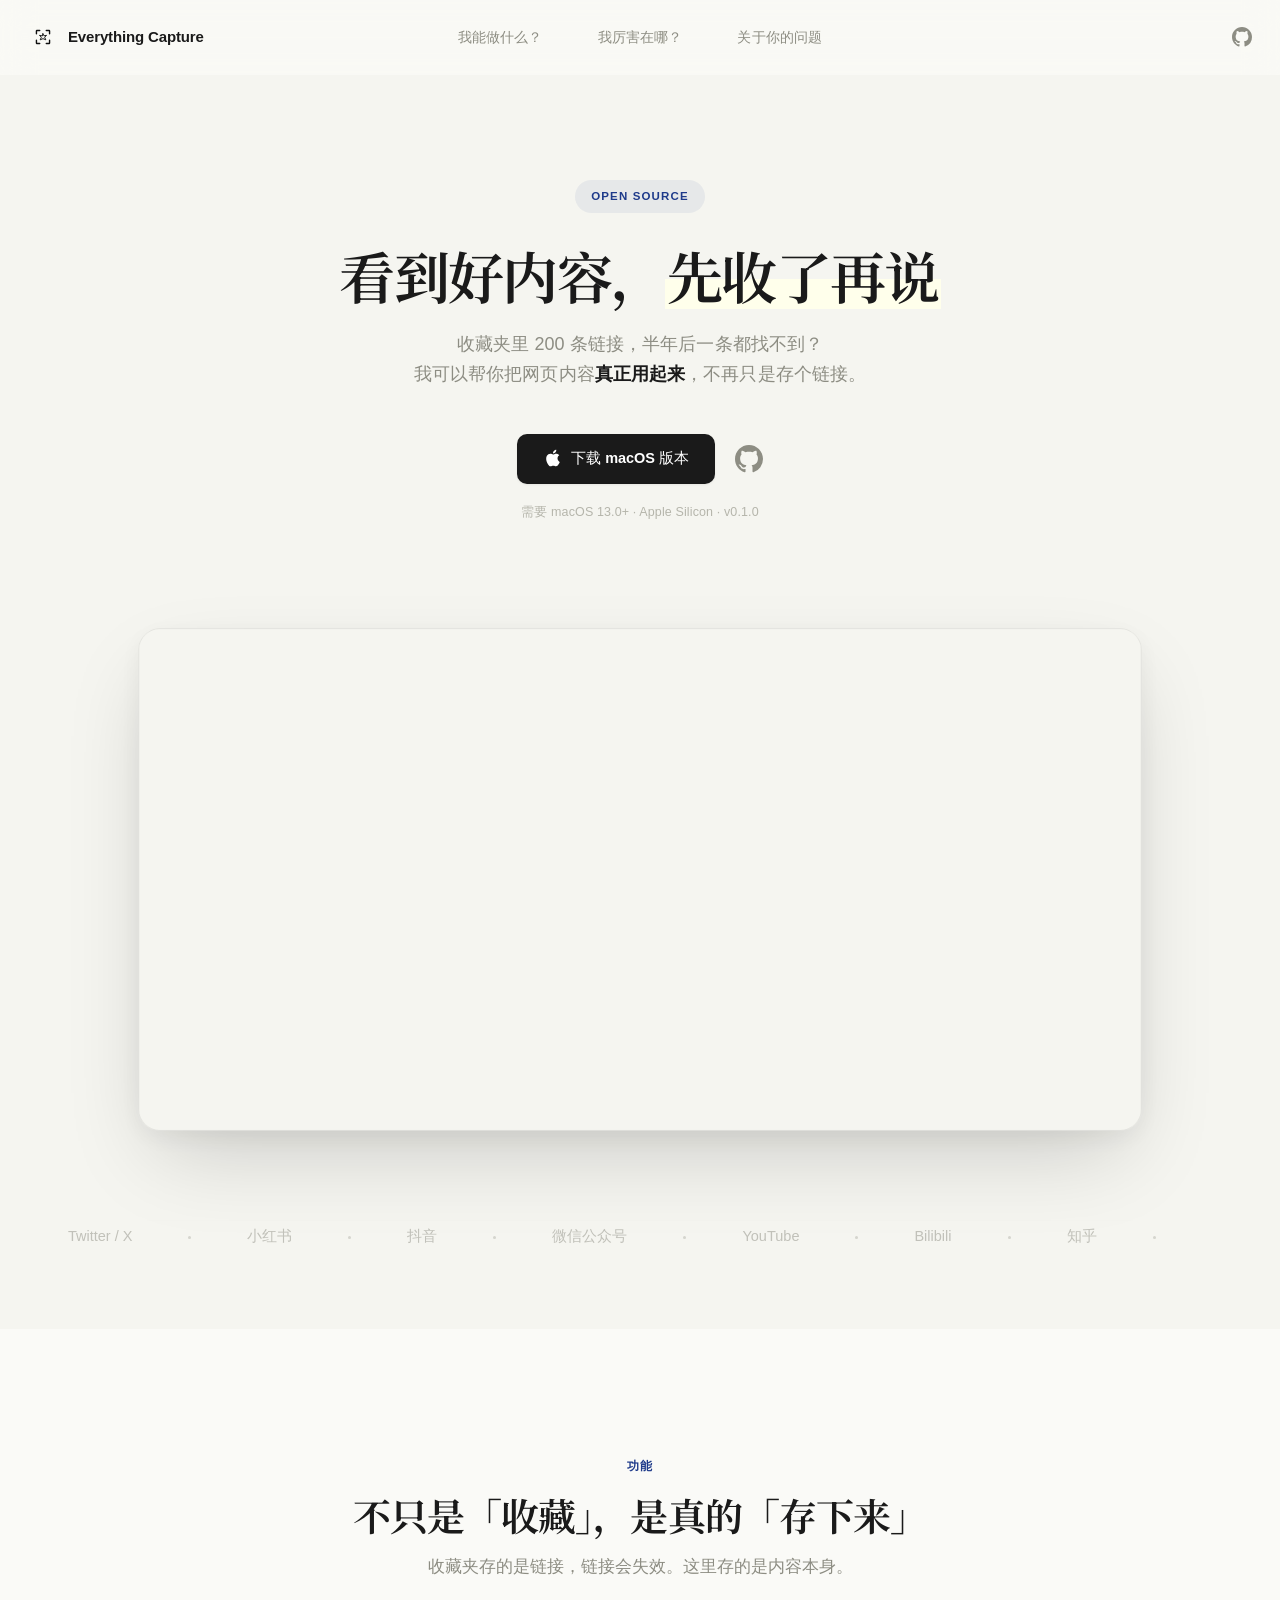
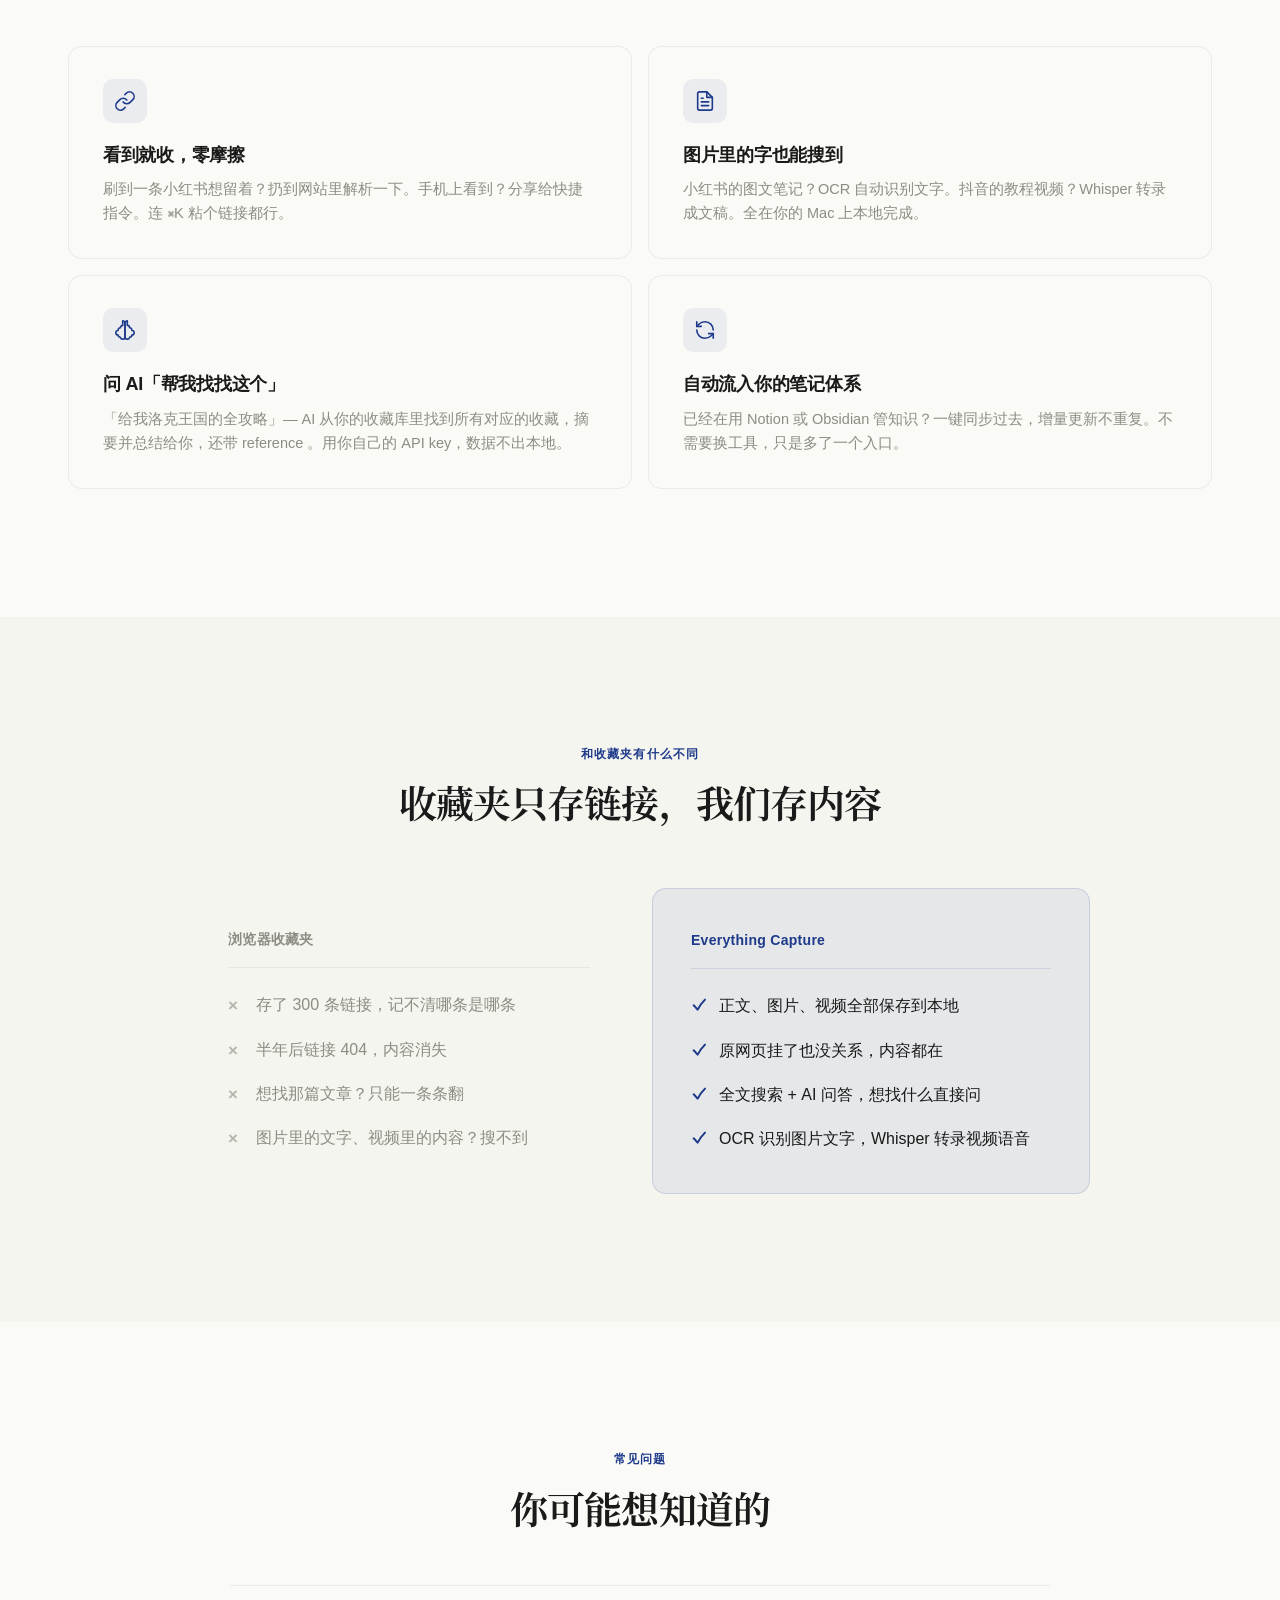
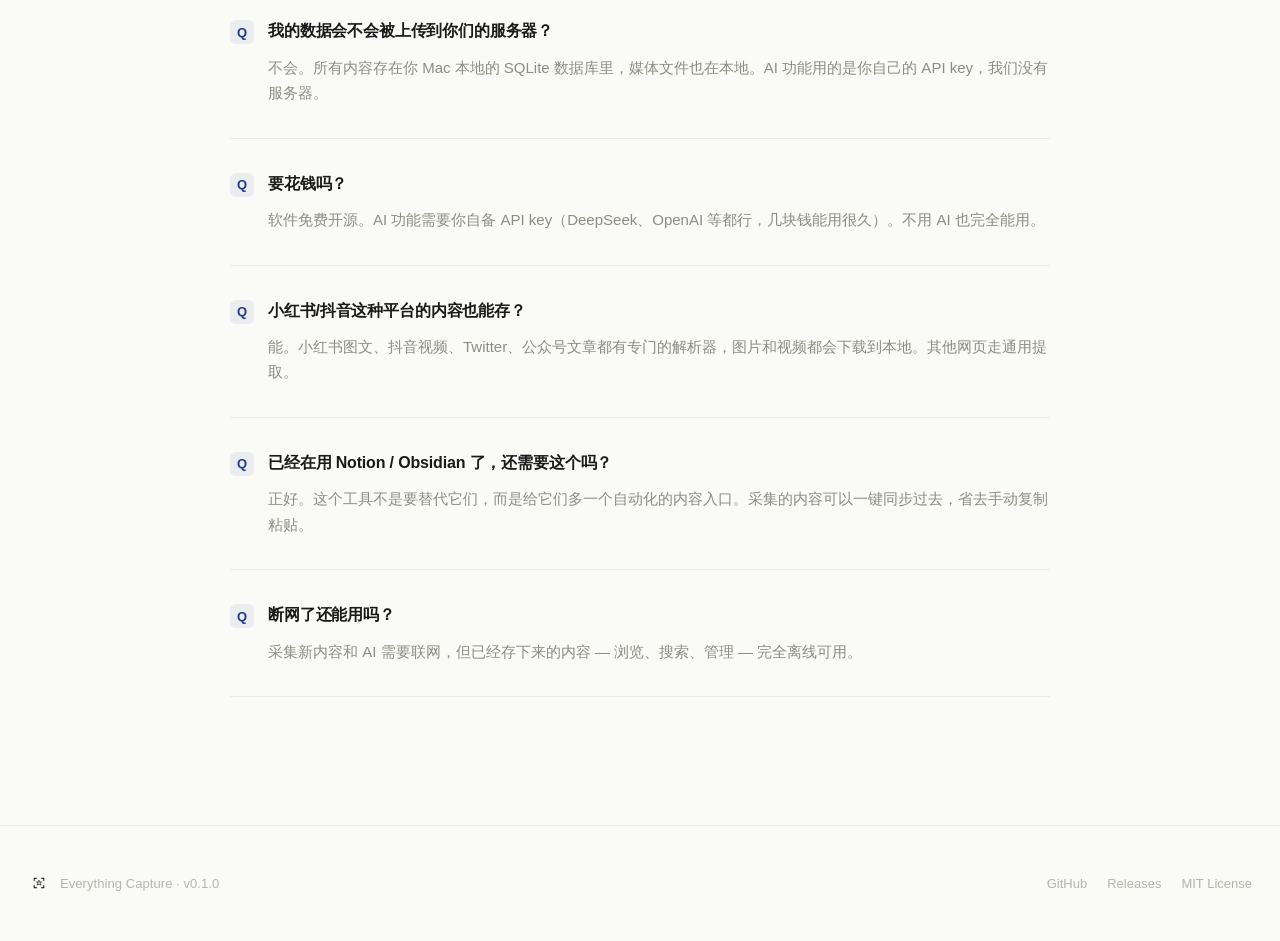
==== docs/index.html @ e4556258 "Add hero video support to landing and docs sites" ====
<!DOCTYPE html>
<html lang="zh-CN">
<head>
  <meta charset="UTF-8">
  <meta name="viewport" content="width=device-width, initial-scale=1.0">
  <title>Everything Capture</title>
  <meta name="description" content="个人内容收藏与知识管理工具。采集任意网页内容，AI 智能分析，同步到 Notion 和 Obsidian。">
  <link rel="preconnect" href="https://fonts.googleapis.com">
  <link rel="preconnect" href="https://fonts.gstatic.com" crossorigin>
  <link href="https://fonts.googleapis.com/css2?family=Noto+Serif+SC:wght@400;500;600;700&display=swap" rel="stylesheet">
  <link rel="stylesheet" href="css/style.css">
  <!-- Inline logo SVG as favicon -->
  <link rel="icon" type="image/svg+xml" href="data:image/svg+xml,%3Csvg xmlns='http://www.w3.org/2000/svg' viewBox='0 0 128 128' fill='none'%3E%3Cpath d='M64 20 L73 50 L105 45 L82 66 L94 96 L64 78 L34 96 L46 66 L23 45 L55 50 Z' stroke='%23111' stroke-width='6' stroke-linejoin='round' stroke-linecap='round' fill='none'/%3E%3C/svg%3E">
</head>
<body>

<!-- ===== Nav ===== -->
<nav class="nav">
  <div class="container">
    <a href="#" class="nav-brand">
      <svg width="30" height="30" viewBox="0 0 128 128" fill="none">
        <path d="M36 50 L36 38 Q36 36, 38 36 L50 36" stroke="#111" stroke-width="6" stroke-linecap="round" fill="none"/>
        <path d="M78 36 L90 36 Q92 36, 92 38 L92 50" stroke="#111" stroke-width="6" stroke-linecap="round" fill="none"/>
        <path d="M92 78 L92 90 Q92 92, 90 92 L78 92" stroke="#111" stroke-width="6" stroke-linecap="round" fill="none"/>
        <path d="M50 92 L38 92 Q36 92, 36 90 L36 78" stroke="#111" stroke-width="6" stroke-linecap="round" fill="none"/>
        <path d="M64 50 L68 59 L79 57 L71 65 L76 76 L64 71 L52 76 L57 65 L49 57 L60 59 Z" stroke="#111" stroke-width="4" stroke-linejoin="round" stroke-linecap="round" fill="none"/>
      </svg>
      Everything Capture
    </a>
    <ul class="nav-links">
      <li><a href="#features"><span class="nav-link-text">我能做什么？</span></a></li>
      <li><a href="#how-it-works"><span class="nav-link-text">我厉害在哪？</span></a></li>
      <li><a href="#faq"><span class="nav-link-text">关于你的问题</span></a></li>
    </ul>
    <a href="https://github.com/agentenatalie/everything-capture" class="nav-github"><svg width="20" height="20" viewBox="0 0 24 24" fill="currentColor"><path d="M12 0C5.37 0 0 5.37 0 12c0 5.31 3.435 9.795 8.205 11.385.6.105.825-.255.825-.57 0-.285-.015-1.23-.015-2.235-3.015.555-3.795-.735-4.035-1.41-.135-.345-.72-1.41-1.23-1.695-.42-.225-1.02-.78-.015-.795.945-.015 1.62.87 1.845 1.23 1.08 1.815 2.805 1.305 3.495.99.105-.78.42-1.305.765-1.605-2.67-.3-5.46-1.335-5.46-5.925 0-1.305.465-2.385 1.23-3.225-.12-.3-.54-1.53.12-3.18 0 0 1.005-.315 3.3 1.23.96-.27 1.98-.405 3-.405s2.04.135 3 .405c2.295-1.56 3.3-1.23 3.3-1.23.66 1.65.24 2.88.12 3.18.765.84 1.23 1.905 1.23 3.225 0 4.605-2.805 5.625-5.475 5.925.435.375.81 1.095.81 2.22 0 1.605-.015 2.895-.015 3.3 0 .315.225.69.825.57A12.02 12.02 0 0 0 24 12c0-6.63-5.37-12-12-12z"/></svg></a>
  </div>
</nav>

<!-- ===== Hero ===== -->
<section class="hero">
  <div class="container">
    <div class="reveal">
      <div class="hero-badge">open source</div>
    </div>
    <h1 class="reveal">
      看到好内容，<span class="highlight">先收了再说</span>
    </h1>
    <p class="hero-sub reveal">
      收藏夹里 200 条链接，半年后一条都找不到？<br>
      我可以帮你把网页内容<strong>真正用起来</strong>，不再只是存个链接。
    </p>
    <div class="hero-actions reveal">
      <a href="https://github.com/agentenatalie/everything-capture/releases/latest/download/EverythingCapture-0.1.0-arm64.dmg" class="btn btn-primary">
        <svg class="btn-apple" width="20" height="20" viewBox="0 0 24 24" fill="currentColor"><path d="M18.71 19.5c-.83 1.24-1.71 2.45-3.05 2.47-1.34.03-1.77-.79-3.29-.79-1.53 0-2 .77-3.27.82-1.31.05-2.3-1.32-3.14-2.53C4.25 17 2.94 12.45 4.7 9.39c.87-1.52 2.43-2.48 4.12-2.51 1.28-.02 2.5.87 3.29.87.78 0 2.26-1.07 3.8-.91.65.03 2.47.26 3.64 1.98-.09.06-2.17 1.28-2.15 3.81.03 3.02 2.65 4.03 2.68 4.04-.03.07-.42 1.44-1.38 2.83M13 3.5c.73-.83 1.94-1.46 2.94-1.5.13 1.17-.34 2.35-1.04 3.19-.69.85-1.83 1.51-2.95 1.42-.15-1.15.41-2.35 1.05-3.11z"/></svg>
        <span class="btn-text">下载 macOS 版本</span>
      </a>
      <a href="https://github.com/agentenatalie/everything-capture" class="hero-github">
        <svg width="28" height="28" viewBox="0 0 24 24" fill="currentColor"><path d="M12 0C5.37 0 0 5.37 0 12c0 5.31 3.435 9.795 8.205 11.385.6.105.825-.255.825-.57 0-.285-.015-1.23-.015-2.235-3.015.555-3.795-.735-4.035-1.41-.135-.345-.72-1.41-1.23-1.695-.42-.225-1.02-.78-.015-.795.945-.015 1.62.87 1.845 1.23 1.08 1.815 2.805 1.305 3.495.99.105-.78.42-1.305.765-1.605-2.67-.3-5.46-1.335-5.46-5.925 0-1.305.465-2.385 1.23-3.225-.12-.3-.54-1.53.12-3.18 0 0 1.005-.315 3.3 1.23.96-.27 1.98-.405 3-.405s2.04.135 3 .405c2.295-1.56 3.3-1.23 3.3-1.23.66 1.65.24 2.88.12 3.18.765.84 1.23 1.905 1.23 3.225 0 4.605-2.805 5.625-5.475 5.925.435.375.81 1.095.81 2.22 0 1.605-.015 2.895-.015 3.3 0 .315.225.69.825.57A12.02 12.02 0 0 0 24 12c0-6.63-5.37-12-12-12z"/></svg>
      </a>
    </div>
    <p class="hero-meta reveal">需要 macOS 13.0+ &middot; Apple Silicon &middot; v0.1.0</p>

    <!-- Hero video -->
    <div class="hero-video-wrap reveal">
      <video class="hero-video" autoplay loop muted playsinline>
        <source src="images/hero.mp4" type="video/mp4">
        <source src="images/hero.mov" type="video/quicktime">
      </video>
    </div>

    <!-- Platforms marquee -->
    <div class="platforms">
      <div class="marquee-track">
        <span class="marquee-item">Twitter / X</span><span class="marquee-sep"></span>
        <span class="marquee-item">小红书</span><span class="marquee-sep"></span>
        <span class="marquee-item">抖音</span><span class="marquee-sep"></span>
        <span class="marquee-item">微信公众号</span><span class="marquee-sep"></span>
        <span class="marquee-item">YouTube</span><span class="marquee-sep"></span>
        <span class="marquee-item">Bilibili</span><span class="marquee-sep"></span>
        <span class="marquee-item">知乎</span><span class="marquee-sep"></span>
        <span class="marquee-item">GitHub</span><span class="marquee-sep"></span>
        <span class="marquee-item">Medium</span><span class="marquee-sep"></span>
        <span class="marquee-item">Substack</span><span class="marquee-sep"></span>
        <span class="marquee-item">Any Website</span><span class="marquee-sep"></span>
      </div>
    </div>
  </div>
</section>

<!-- ===== Features ===== -->
<section id="features">
  <div class="container">
    <div class="features-header reveal">
      <div class="section-label">功能</div>
      <h2 class="section-title">不只是「收藏」，是真的「存下来」</h2>
      <p class="section-desc">收藏夹存的是链接，链接会失效。这里存的是内容本身。</p>
    </div>
    <div class="features-grid stagger">
      <div class="feature-card reveal">
        <div class="feature-icon capture">
          <svg width="22" height="22" viewBox="0 0 24 24" fill="none" stroke="#1e3a8a" stroke-width="1.75" stroke-linecap="round" stroke-linejoin="round"><path d="M10 13a5 5 0 0 0 7.54.54l3-3a5 5 0 0 0-7.07-7.07l-1.72 1.71"/><path d="M14 11a5 5 0 0 0-7.54-.54l-3 3a5 5 0 0 0 7.07 7.07l1.71-1.71"/></svg>
        </div>
        <h3>看到就收，零摩擦</h3>
        <p>刷到一条小红书想留着？扔到网站里解析一下。手机上看到？分享给快捷指令。连 ⌘K 粘个链接都行。</p>
      </div>
      <div class="feature-card reveal">
        <div class="feature-icon extract">
          <svg width="22" height="22" viewBox="0 0 24 24" fill="none" stroke="#1e3a8a" stroke-width="1.75" stroke-linecap="round" stroke-linejoin="round"><path d="M14 2H6a2 2 0 0 0-2 2v16a2 2 0 0 0 2 2h12a2 2 0 0 0 2-2V8Z"/><path d="M14 2v6h6"/><path d="M16 13H8M16 17H8M10 9H8"/></svg>
        </div>
        <h3>图片里的字也能搜到</h3>
        <p>小红书的图文笔记？OCR 自动识别文字。抖音的教程视频？Whisper 转录成文稿。全在你的 Mac 上本地完成。</p>
      </div>
      <div class="feature-card reveal">
        <div class="feature-icon ai">
          <svg width="22" height="22" viewBox="0 0 24 24" fill="none" stroke="#1e3a8a" stroke-width="1.75" stroke-linecap="round" stroke-linejoin="round"><path d="M9.5 2A2.5 2.5 0 0 1 12 4.5v15a2.5 2.5 0 0 1-4.96.44A2.5 2.5 0 0 1 4.5 17.5a2.5 2.5 0 0 1 0-5A2.5 2.5 0 0 1 7 9.5a2.5 2.5 0 0 1 2.5-2.5V2Z"/><path d="M14.5 2A2.5 2.5 0 0 0 12 4.5v15a2.5 2.5 0 0 0 4.96.44A2.5 2.5 0 0 0 19.5 17.5a2.5 2.5 0 0 0 0-5A2.5 2.5 0 0 0 17 9.5a2.5 2.5 0 0 0-2.5-2.5V2Z"/></svg>
        </div>
        <h3>问 AI「帮我找找这个」</h3>
        <p>「给我洛克王国的全攻略」— AI 从你的收藏库里找到所有对应的收藏，摘要并总结给你，还带 reference 。用你自己的 API key，数据不出本地。</p>
      </div>
      <div class="feature-card reveal">
        <div class="feature-icon sync">
          <svg width="22" height="22" viewBox="0 0 24 24" fill="none" stroke="#1e3a8a" stroke-width="1.75" stroke-linecap="round" stroke-linejoin="round"><path d="M21 12a9 9 0 0 0-9-9 9.75 9.75 0 0 0-6.74 2.74L3 8"/><path d="M3 3v5h5"/><path d="M3 12a9 9 0 0 0 9 9 9.75 9.75 0 0 0 6.74-2.74L21 16"/><path d="M16 16h5v5"/></svg>
        </div>
        <h3>自动流入你的笔记体系</h3>
        <p>已经在用 Notion 或 Obsidian 管知识？一键同步过去，增量更新不重复。不需要换工具，只是多了一个入口。</p>
      </div>
    </div>
  </div>
</section>

<!-- ===== How it works ===== -->
<section id="how-it-works">
  <div class="container">
    <div class="steps-header reveal">
      <div class="section-label">和收藏夹有什么不同</div>
      <h2 class="section-title">收藏夹只存链接，我们存内容</h2>
    </div>
    <div class="comparison stagger">
      <div class="comparison-col comparison-before reveal">
        <div class="comparison-label">浏览器收藏夹</div>
        <ul class="comparison-list">
          <li>存了 300 条链接，记不清哪条是哪条</li>
          <li>半年后链接 404，内容消失</li>
          <li>想找那篇文章？只能一条条翻</li>
          <li>图片里的文字、视频里的内容？搜不到</li>
        </ul>
      </div>
      <div class="comparison-col comparison-after reveal">
        <div class="comparison-label">Everything Capture</div>
        <ul class="comparison-list">
          <li>正文、图片、视频全部保存到本地</li>
          <li>原网页挂了也没关系，内容都在</li>
          <li>全文搜索 + AI 问答，想找什么直接问</li>
          <li>OCR 识别图片文字，Whisper 转录视频语音</li>
        </ul>
      </div>
    </div>
  </div>
</section>

<!-- ===== FAQ ===== -->
<section id="faq">
  <div class="container">
    <div class="faq-header reveal">
      <div class="section-label">常见问题</div>
      <h2 class="section-title">你可能想知道的</h2>
    </div>
    <div class="faq-grid">
      <div class="faq-item reveal">
        <div class="faq-question">
          <span class="faq-q-marker">Q</span>
          我的数据会不会被上传到你们的服务器？
        </div>
        <div class="faq-answer">不会。所有内容存在你 Mac 本地的 SQLite 数据库里，媒体文件也在本地。AI 功能用的是你自己的 API key，我们没有服务器。</div>
      </div>
      <div class="faq-item reveal">
        <div class="faq-question">
          <span class="faq-q-marker">Q</span>
          要花钱吗？
        </div>
        <div class="faq-answer">软件免费开源。AI 功能需要你自备 API key（DeepSeek、OpenAI 等都行，几块钱能用很久）。不用 AI 也完全能用。</div>
      </div>
      <div class="faq-item reveal">
        <div class="faq-question">
          <span class="faq-q-marker">Q</span>
          小红书/抖音这种平台的内容也能存？
        </div>
        <div class="faq-answer">能。小红书图文、抖音视频、Twitter、公众号文章都有专门的解析器，图片和视频都会下载到本地。其他网页走通用提取。</div>
      </div>
      <div class="faq-item reveal">
        <div class="faq-question">
          <span class="faq-q-marker">Q</span>
          已经在用 Notion / Obsidian 了，还需要这个吗？
        </div>
        <div class="faq-answer">正好。这个工具不是要替代它们，而是给它们多一个自动化的内容入口。采集的内容可以一键同步过去，省去手动复制粘贴。</div>
      </div>
      <div class="faq-item reveal">
        <div class="faq-question">
          <span class="faq-q-marker">Q</span>
          断网了还能用吗？
        </div>
        <div class="faq-answer">采集新内容和 AI 需要联网，但已经存下来的内容 — 浏览、搜索、管理 — 完全离线可用。</div>
      </div>
    </div>
  </div>
</section>

<!-- ===== Footer ===== -->
<footer class="footer">
  <div class="container">
    <div class="footer-brand">
      <svg width="22" height="22" viewBox="0 0 128 128" fill="none">
        <path d="M36 50 L36 38 Q36 36, 38 36 L50 36" stroke="#111" stroke-width="6" stroke-linecap="round" fill="none"/>
        <path d="M78 36 L90 36 Q92 36, 92 38 L92 50" stroke="#111" stroke-width="6" stroke-linecap="round" fill="none"/>
        <path d="M92 78 L92 90 Q92 92, 90 92 L78 92" stroke="#111" stroke-width="6" stroke-linecap="round" fill="none"/>
        <path d="M50 92 L38 92 Q36 92, 36 90 L36 78" stroke="#111" stroke-width="6" stroke-linecap="round" fill="none"/>
        <path d="M64 50 L68 59 L79 57 L71 65 L76 76 L64 71 L52 76 L57 65 L49 57 L60 59 Z" stroke="#111" stroke-width="4" stroke-linejoin="round" stroke-linecap="round" fill="none"/>
      </svg>
      Everything Capture &middot; v0.1.0
    </div>
    <ul class="footer-links">
      <li><a href="https://github.com/agentenatalie/everything-capture">GitHub</a></li>
      <li><a href="https://github.com/agentenatalie/everything-capture/releases">Releases</a></li>
      <li><a href="https://github.com/agentenatalie/everything-capture/blob/main/LICENSE">MIT License</a></li>
    </ul>
  </div>
</footer>

<script src="js/main.js"></script>
</body>
</html>
---- docs/css/style.css ----
/* ===== Reset & Base ===== */
*,
*::before,
*::after {
  margin: 0;
  padding: 0;
  box-sizing: border-box;
}

:root {
  --bg: #FAFAF7;
  --bg-alt: #F5F5F0;
  --text: #1A1A1A;
  --text-secondary: #8d8d83;
  --text-tertiary: #b5b5ab;
  --accent: #1e3a8a;
  --accent-light: rgba(30, 58, 138, 0.07);
  --highlight: #FFFFEB;
  --border: rgba(0, 0, 0, 0.06);
  --border-strong: rgba(0, 0, 0, 0.1);
  --radius: 14px;
  --radius-sm: 10px;
  --container: 1200px;
  --shadow-sm: 0 1px 3px rgba(0, 0, 0, 0.04), 0 1px 2px rgba(0, 0, 0, 0.03);
  --shadow-md: 0 4px 16px rgba(0, 0, 0, 0.06), 0 1px 4px rgba(0, 0, 0, 0.04);
  --shadow-lg: 0 20px 60px rgba(0, 0, 0, 0.1), 0 4px 16px rgba(0, 0, 0, 0.05);
  --shadow-xl: 0 32px 80px rgba(0, 0, 0, 0.12), 0 6px 24px rgba(0, 0, 0, 0.06);
  --ease: cubic-bezier(0.25, 0.46, 0.45, 0.94);
  --ease-bounce: cubic-bezier(0.34, 1.56, 0.64, 1);
}

html {
  scroll-behavior: smooth;
}

body {
  font-family: -apple-system, 'SF Pro Display', 'Helvetica Neue', 'PingFang SC', sans-serif;
  background: var(--bg);
  color: var(--text);
  font-size: 16px;
  line-height: 1.65;
  -webkit-font-smoothing: antialiased;
  -moz-osx-font-smoothing: grayscale;
  text-rendering: optimizeLegibility;
}

::selection {
  background: rgba(30, 58, 138, 0.12);
  color: var(--text);
}

/* ===== Layout ===== */
.container {
  max-width: var(--container);
  margin: 0 auto;
  padding: 0 28px;
}

section {
  padding: 128px 0;
}

section:nth-child(even) {
  background: var(--bg-alt);
}

/* ===== Reveal animations ===== */
.reveal {
  opacity: 0;
  transform: translateY(24px);
  transition: opacity 0.7s var(--ease), transform 0.7s var(--ease);
}

.reveal.visible {
  opacity: 1;
  transform: translateY(0);
}

.stagger>.reveal:nth-child(1) {
  transition-delay: 0s;
}

.stagger>.reveal:nth-child(2) {
  transition-delay: 0.1s;
}

.stagger>.reveal:nth-child(3) {
  transition-delay: 0.2s;
}

.stagger>.reveal:nth-child(4) {
  transition-delay: 0.3s;
}

/* ===== Navigation ===== */
.nav {
  position: fixed;
  top: 0;
  left: 0;
  right: 0;
  z-index: 100;
  padding: 24px 0;
  background: rgba(250, 250, 247, 0.82);
  backdrop-filter: saturate(180%) blur(16px);
  -webkit-backdrop-filter: saturate(180%) blur(16px);
  border-bottom: 1px solid transparent;
  transition: border-color 0.3s, box-shadow 0.3s;
}

.nav.scrolled {
  border-bottom-color: var(--border);
  box-shadow: 0 1px 12px rgba(0, 0, 0, 0.04);
}

.nav .container {
  max-width: none;
  display: flex;
  align-items: center;
  justify-content: center;
  position: relative;
}

.nav-brand {
  position: absolute;
  left: 28px;
  display: flex;
  align-items: center;
  gap: 10px;
  text-decoration: none;
  color: var(--text);
  font-weight: 600;
  font-size: 15px;
  letter-spacing: -0.01em;
}

.nav-brand svg {
  width: 30px;
  height: 30px;
}

.nav-links {
  display: flex;
  align-items: center;
  gap: 55px;
  list-style: none;
}

.nav-links a {
  text-decoration: none;
  color: var(--text-secondary);
  font-size: 13.5px;
  font-weight: 500;
  letter-spacing: 0.01em;
  transition: color 0.2s;
}

.nav-links a:hover {
  color: var(--text);
}

.nav-github {
  position: absolute;
  right: 28px;
  display: flex;
  color: var(--text-secondary);
  transition: color 0.2s;
}

.nav-github:hover {
  color: var(--text);
}

.hero-github {
  display: inline-flex;
  color: var(--text-secondary);
  transition: color 0.2s;
}

.hero-github:hover {
  color: var(--text);
}

/* ===== Hero ===== */
.hero {
  padding: 180px 0 80px;
  text-align: center;
}

.hero-badge {
  display: inline-flex;
  align-items: center;
  gap: 6px;
  font-size: 11.5px;
  font-weight: 600;
  letter-spacing: 0.1em;
  text-transform: uppercase;
  color: var(--accent);
  background: var(--accent-light);
  padding: 7px 16px;
  border-radius: 100px;
  margin-bottom: 32px;
}

.hero h1 {
  font-family: 'Noto Serif SC', Georgia, serif;
  font-size: 56px;
  font-weight: 650;
  letter-spacing: -0.03em;
  line-height: 1.1;
  margin-bottom: 22px;
  color: var(--text);
}

.hero h1 .highlight {
  background: linear-gradient(120deg, var(--highlight) 0%, var(--highlight) 100%);
  background-size: 100% 38%;
  background-repeat: no-repeat;
  background-position: 0 88%;
  padding: 0 2px;
}

.hero-sub {
  font-size: 18px;
  color: var(--text-secondary);
  max-width: 520px;
  margin: 0 auto 44px;
  line-height: 1.7;
  letter-spacing: 0.005em;
}

.hero-sub strong {
  color: var(--text);
  font-weight: 600;
}

.hero-actions {
  display: flex;
  align-items: center;
  justify-content: center;
  gap: 20px;
  margin-bottom: 12px;
}

/* ===== Buttons ===== */
.btn {
  display: inline-flex;
  align-items: center;
  gap: 8px;
  font-size: 14.5px;
  font-weight: 550;
  text-decoration: none;
  border-radius: var(--radius-sm);
  padding: 13px 26px;
  transition: all 0.28s var(--ease);
  cursor: pointer;
  border: none;
  font-family: inherit;
  letter-spacing: -0.005em;
}

.btn-apple {
  display: block;
  position: relative;
  top: -1px;
}

.btn-primary {
  background: var(--text);
  color: #fff;
  box-shadow: var(--shadow-sm);
}

.btn-primary:hover {
  background: var(--accent);
  box-shadow: var(--shadow-md), 0 0 0 1px rgba(3, 79, 70, 0.08);
  transform: translateY(-1px);
}

.btn-primary .arrow {
  display: inline-block;
  transition: transform 0.28s var(--ease);
  font-size: 16px;
}

.btn-primary:hover .arrow {
  transform: translateY(2px);
}

.btn-secondary {
  background: transparent;
  color: var(--text);
  border: 1.5px solid var(--border-strong);
}

.btn-secondary:hover {
  background: var(--text);
  color: #fff;
  border-color: var(--text);
  transform: translateY(-1px);
}

.hero-meta {
  font-size: 12.5px;
  color: var(--text-tertiary);
  margin-top: 18px;
  letter-spacing: 0.01em;
}

/* ===== Hero video ===== */
.hero-video-wrap {
  max-width: 1140px;
  margin: 72px auto 0;
  border-radius: 24px;
  overflow: hidden;
  box-shadow: 0 40px 100px -20px rgba(0, 0, 0, 0.18), 0 8px 32px rgba(0, 0, 0, 0.06);
  border: 1px solid rgba(0, 0, 0, 0.08);
  transform: scale(0.88);
  will-change: transform, border-radius, box-shadow;
  transition: transform 0.1s linear, border-radius 0.1s linear, box-shadow 0.1s linear;
}

.hero-video {
  display: block;
  width: 100%;
  height: auto;
}

/* ===== Section headers ===== */
.section-label {
  font-size: 12px;
  font-weight: 650;
  letter-spacing: 0.1em;
  text-transform: uppercase;
  color: var(--accent);
  margin-bottom: 16px;
}

.section-title {
  font-family: 'Noto Serif SC', Georgia, serif;
  font-size: 38px;
  font-weight: 650;
  letter-spacing: -0.025em;
  line-height: 1.15;
  margin-bottom: 16px;
}

.section-desc {
  font-size: 17px;
  color: var(--text-secondary);
  max-width: 520px;
  line-height: 1.7;
}

/* ===== Features ===== */
.features-header {
  text-align: center;
  margin-bottom: 64px;
}

.features-header .section-desc {
  margin: 0 auto;
}

.features-grid {
  display: grid;
  grid-template-columns: repeat(2, 1fr);
  gap: 16px;
}

.feature-card {
  background: var(--bg);
  border: 1px solid var(--border);
  border-radius: var(--radius);
  padding: 32px 34px;
  transition: transform 0.35s var(--ease),
    box-shadow 0.35s var(--ease),
    border-color 0.35s;
}

section:nth-child(even) .feature-card {
  background: #fff;
}

.feature-card:hover {
  transform: translateY(-4px);
  box-shadow: var(--shadow-lg);
  border-color: rgba(30, 58, 138, 0.1);
}

.feature-icon {
  width: 44px;
  height: 44px;
  border-radius: var(--radius-sm);
  display: flex;
  align-items: center;
  justify-content: center;
  margin-bottom: 18px;
  background: var(--accent-light);
  color: var(--accent);
}

.feature-card h3 {
  font-size: 18px;
  font-weight: 620;
  margin-bottom: 8px;
  letter-spacing: -0.015em;
  color: var(--text);
}

.feature-card p {
  font-size: 14.5px;
  color: var(--text-secondary);
  line-height: 1.65;
}

/* ===== How it works ===== */
.steps-header {
  text-align: center;
  margin-bottom: 64px;
}

.steps-header .section-desc {
  margin: 0 auto;
}

/* ===== Comparison ===== */
.comparison {
  display: grid;
  grid-template-columns: 1fr 1fr;
  gap: 24px;
  max-width: 900px;
  margin: 0 auto;
}

.comparison-col {
  border-radius: var(--radius);
  padding: 40px 38px;
}

.comparison-before {
  background: transparent;
  border: none;
  opacity: 0.5;
}

section:nth-child(even) .comparison-before {
  background: transparent;
}

.comparison-after {
  background: var(--accent-light);
  border: 1.5px solid rgba(30, 58, 138, 0.15);
}

.comparison-label {
  font-size: 14px;
  font-weight: 650;
  letter-spacing: 0.02em;
  margin-bottom: 24px;
  padding-bottom: 16px;
  border-bottom: 1px solid var(--border);
  color: var(--text-secondary);
}

.comparison-after .comparison-label {
  color: var(--accent);
  border-bottom-color: rgba(30, 58, 138, 0.12);
}

.comparison-list {
  list-style: none;
  display: flex;
  flex-direction: column;
  gap: 18px;
}

.comparison-list li {
  font-size: 16px;
  line-height: 1.65;
  color: var(--text-secondary);
  padding-left: 28px;
  position: relative;
}

.comparison-before .comparison-list li::before {
  content: '×';
  position: absolute;
  left: 0;
  font-size: 17px;
  color: var(--text-tertiary);
  font-weight: 600;
}

.comparison-after .comparison-list li {
  color: var(--text);
}

.comparison-after .comparison-list li::before {
  content: '';
  position: absolute;
  left: 0;
  top: 4px;
  width: 16px;
  height: 16px;
  background: url("data:image/svg+xml,%3Csvg xmlns='http://www.w3.org/2000/svg' viewBox='0 0 24 24' fill='none' stroke='%231e3a8a' stroke-width='3' stroke-linecap='round' stroke-linejoin='round'%3E%3Cpath d='M4 12.5 C6 14, 8 17, 10 19 C13 13, 17 8, 21 4' /%3E%3C/svg%3E") no-repeat center / contain;
}

@media (max-width: 768px) {
  .comparison {
    grid-template-columns: 1fr;
  }
}

/* ===== Platforms marquee ===== */
.platforms {
  padding: 60px 0 0;
  overflow: hidden;
}

.marquee-track {
  display: flex;
  gap: 56px;
  animation: marquee 35s linear infinite;
  width: max-content;
  align-items: center;
}

.marquee-track:hover {
  animation-play-state: paused;
}

.marquee-item {
  font-size: 14.5px;
  font-weight: 500;
  color: var(--text-secondary);
  white-space: nowrap;
  opacity: 0.5;
  transition: opacity 0.3s, color 0.3s;
}

.marquee-item:hover {
  opacity: 1;
  color: var(--accent);
}

/* Separator dots between items */
.marquee-sep {
  width: 3px;
  height: 3px;
  border-radius: 50%;
  background: var(--text-tertiary);
  opacity: 0.5;
  flex-shrink: 0;
}

@keyframes marquee {
  0% {
    transform: translateX(0);
  }

  100% {
    transform: translateX(-50%);
  }
}

/* ===== FAQ ===== */
.faq-header {
  text-align: center;
  margin-bottom: 56px;
}

.faq-header .section-desc {
  margin: 0 auto;
}

.faq-grid {
  max-width: 820px;
  margin: 0 auto;
}

.faq-item {
  border-bottom: 1px solid var(--border);
  padding: 32px 0;
}

.faq-item:first-child {
  border-top: 1px solid var(--border);
}

.faq-question {
  font-size: 16px;
  font-weight: 600;
  margin-bottom: 10px;
  display: flex;
  align-items: flex-start;
  gap: 14px;
  cursor: default;
  letter-spacing: -0.01em;
}

.faq-q-marker {
  color: var(--accent);
  font-weight: 700;
  font-size: 13px;
  flex-shrink: 0;
  width: 24px;
  height: 24px;
  border-radius: 6px;
  background: var(--accent-light);
  display: flex;
  align-items: center;
  justify-content: center;
  margin-top: 2px;
}

.faq-answer {
  font-size: 15px;
  color: var(--text-secondary);
  line-height: 1.7;
  padding-left: 38px;
}

/* ===== Footer ===== */
.footer {
  padding: 44px 0;
  border-top: 1px solid var(--border);
}

.footer .container {
  max-width: none;
  display: flex;
  align-items: center;
  justify-content: space-between;
}

.footer-brand {
  display: flex;
  align-items: center;
  gap: 10px;
  font-size: 13px;
  color: var(--text-tertiary);
  letter-spacing: 0.005em;
}

.footer-brand svg {
  width: 22px;
  height: 22px;
}

.footer-links {
  display: flex;
  align-items: center;
  gap: 20px;
  list-style: none;
}

.footer-links a {
  text-decoration: none;
  color: var(--text-tertiary);
  font-size: 13px;
  transition: color 0.2s;
}

.footer-links a:hover {
  color: var(--accent);
}

/* ===== CTA text dance (hover) ===== */
.btn-primary .btn-text span {
  display: inline-block;
  transition: transform 0.2s;
}

.btn-primary:hover .btn-text span {
  animation: charDance 0.4s ease forwards;
}

@keyframes charDance {
  0% {
    transform: translateY(0) rotate(0);
  }

  30% {
    transform: translateY(-3px) rotate(-2deg);
  }

  60% {
    transform: translateY(1px) rotate(1deg);
  }

  100% {
    transform: translateY(0) rotate(0);
  }
}

.btn-primary:hover .btn-text span:nth-child(1) {
  animation-delay: 0.00s;
}

.btn-primary:hover .btn-text span:nth-child(2) {
  animation-delay: 0.02s;
}

.btn-primary:hover .btn-text span:nth-child(3) {
  animation-delay: 0.04s;
}

.btn-primary:hover .btn-text span:nth-child(4) {
  animation-delay: 0.06s;
}

.btn-primary:hover .btn-text span:nth-child(5) {
  animation-delay: 0.08s;
}

.btn-primary:hover .btn-text span:nth-child(6) {
  animation-delay: 0.10s;
}

.btn-primary:hover .btn-text span:nth-child(7) {
  animation-delay: 0.12s;
}

.btn-primary:hover .btn-text span:nth-child(8) {
  animation-delay: 0.14s;
}

.btn-primary:hover .btn-text span:nth-child(9) {
  animation-delay: 0.16s;
}

.btn-primary:hover .btn-text span:nth-child(10) {
  animation-delay: 0.18s;
}

.btn-primary:hover .btn-text span:nth-child(11) {
  animation-delay: 0.20s;
}

.btn-primary:hover .btn-text span:nth-child(12) {
  animation-delay: 0.22s;
}

.btn-primary:hover .btn-text span:nth-child(13) {
  animation-delay: 0.24s;
}

.btn-primary:hover .btn-text span:nth-child(14) {
  animation-delay: 0.26s;
}

.btn-primary:hover .btn-text span:nth-child(15) {
  animation-delay: 0.28s;
}

/* ===== SVG stroke animation ===== */
.stroke-anim {
  stroke-dasharray: 200;
  stroke-dashoffset: 200;
  transition: stroke-dashoffset 1s var(--ease);
}

.visible .stroke-anim {
  stroke-dashoffset: 0;
}

/* ===== Responsive ===== */
@media (max-width: 992px) {
  .hero h1 {
    font-size: 42px;
  }

  .section-title {
    font-size: 34px;
  }
}

@media (max-width: 768px) {
  section {
    padding: 80px 0;
  }

  .hero {
    padding: 140px 0 80px;
  }

  .hero h1 {
    font-size: 34px;
  }

  .hero-sub {
    font-size: 16px;
  }

  .section-title {
    font-size: 28px;
  }

  .features-grid {
    grid-template-columns: 1fr;
  }

  .hero-actions {
    flex-direction: column;
  }

  .nav-links {
    gap: 18px;
  }

  .footer .container {
    flex-direction: column;
    gap: 16px;
  }

  .hero-video-wrap {
    margin: 48px -20px 0;
    border-radius: 10px;
  }
}

@media (max-width: 480px) {
  .container {
    padding: 0 20px;
  }

  .hero h1 {
    font-size: 28px;
  }

  .section-title {
    font-size: 24px;
  }

  .feature-card {
    padding: 28px 24px;
  }

  .feature-card h3 {
    font-size: 19px;
  }

  .feature-card p {
    font-size: 15px;
  }

  .comparison-col {
    padding: 28px 24px;
  }

  .comparison-list li {
    font-size: 15px;
  }

  .faq-question {
    font-size: 16px;
  }

  .faq-answer {
    font-size: 15px;
  }

  .nav-links .nav-link-text {
    display: none;
  }
}
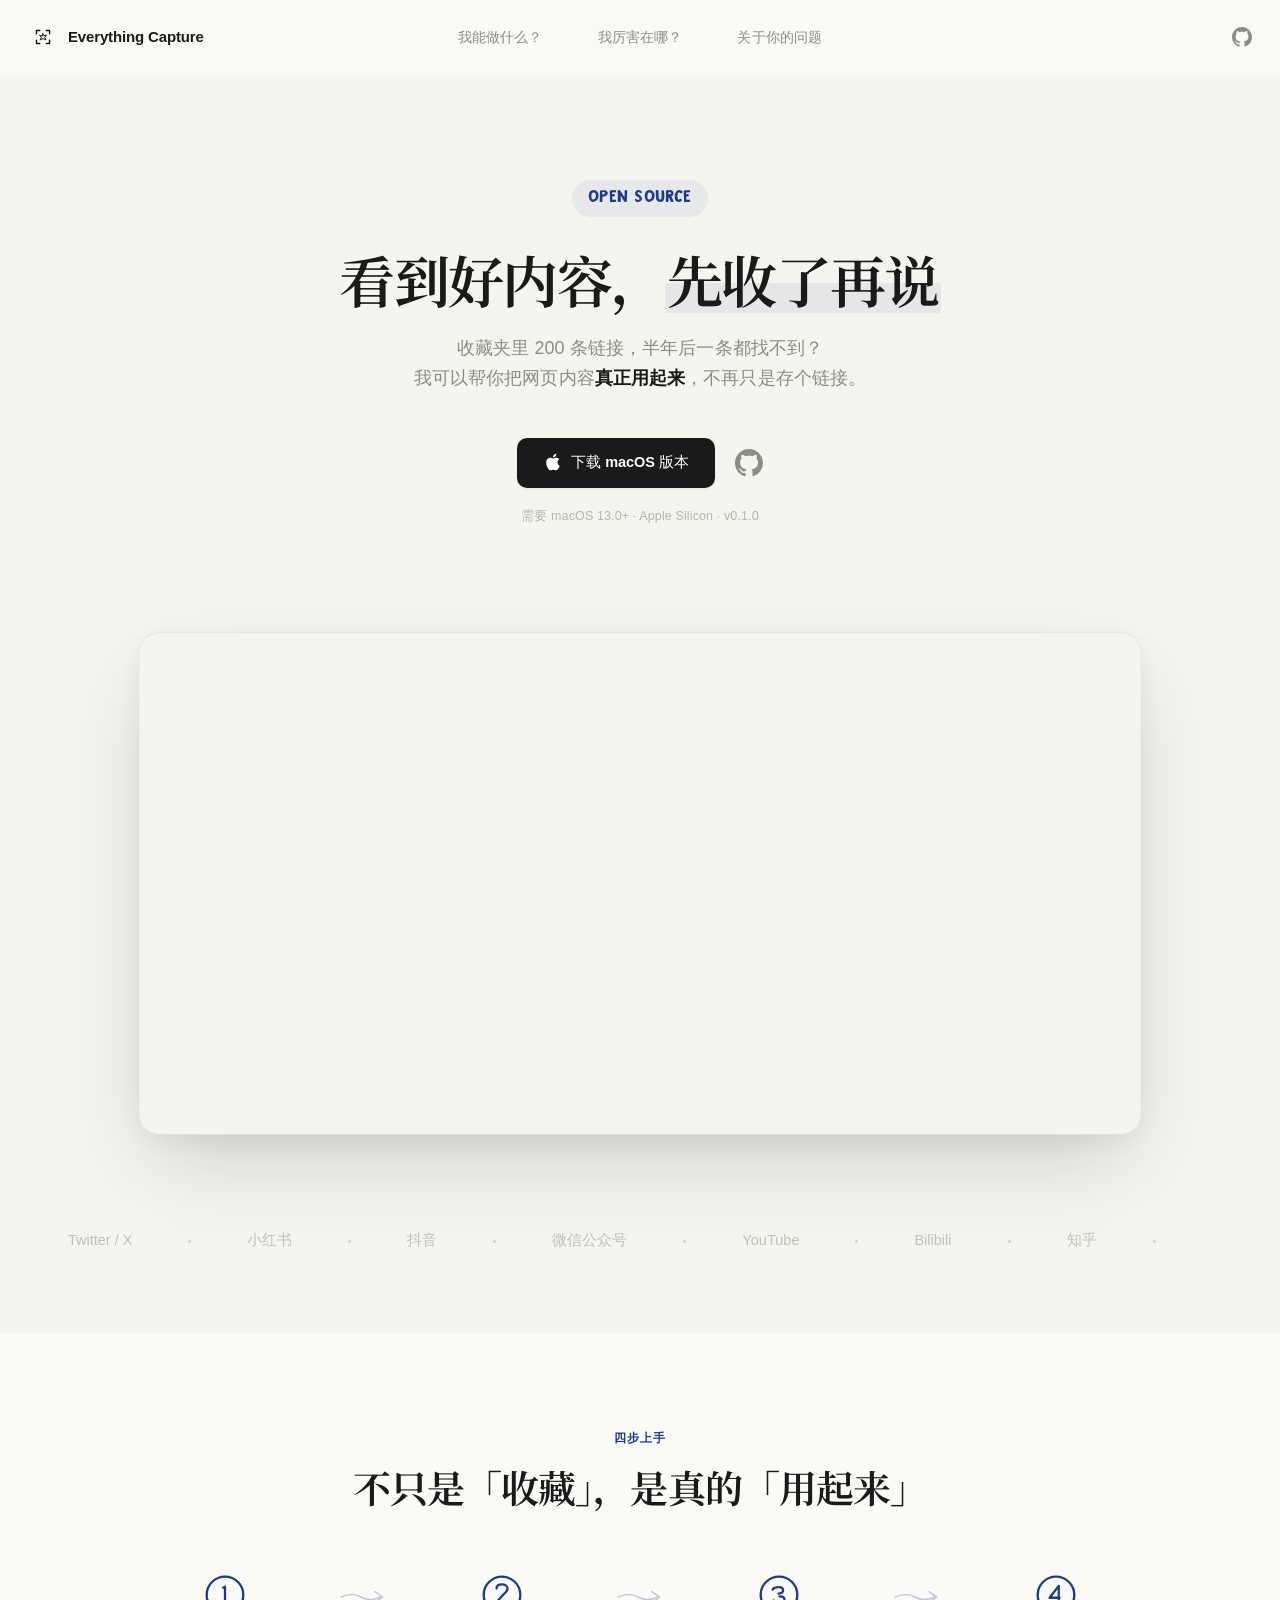
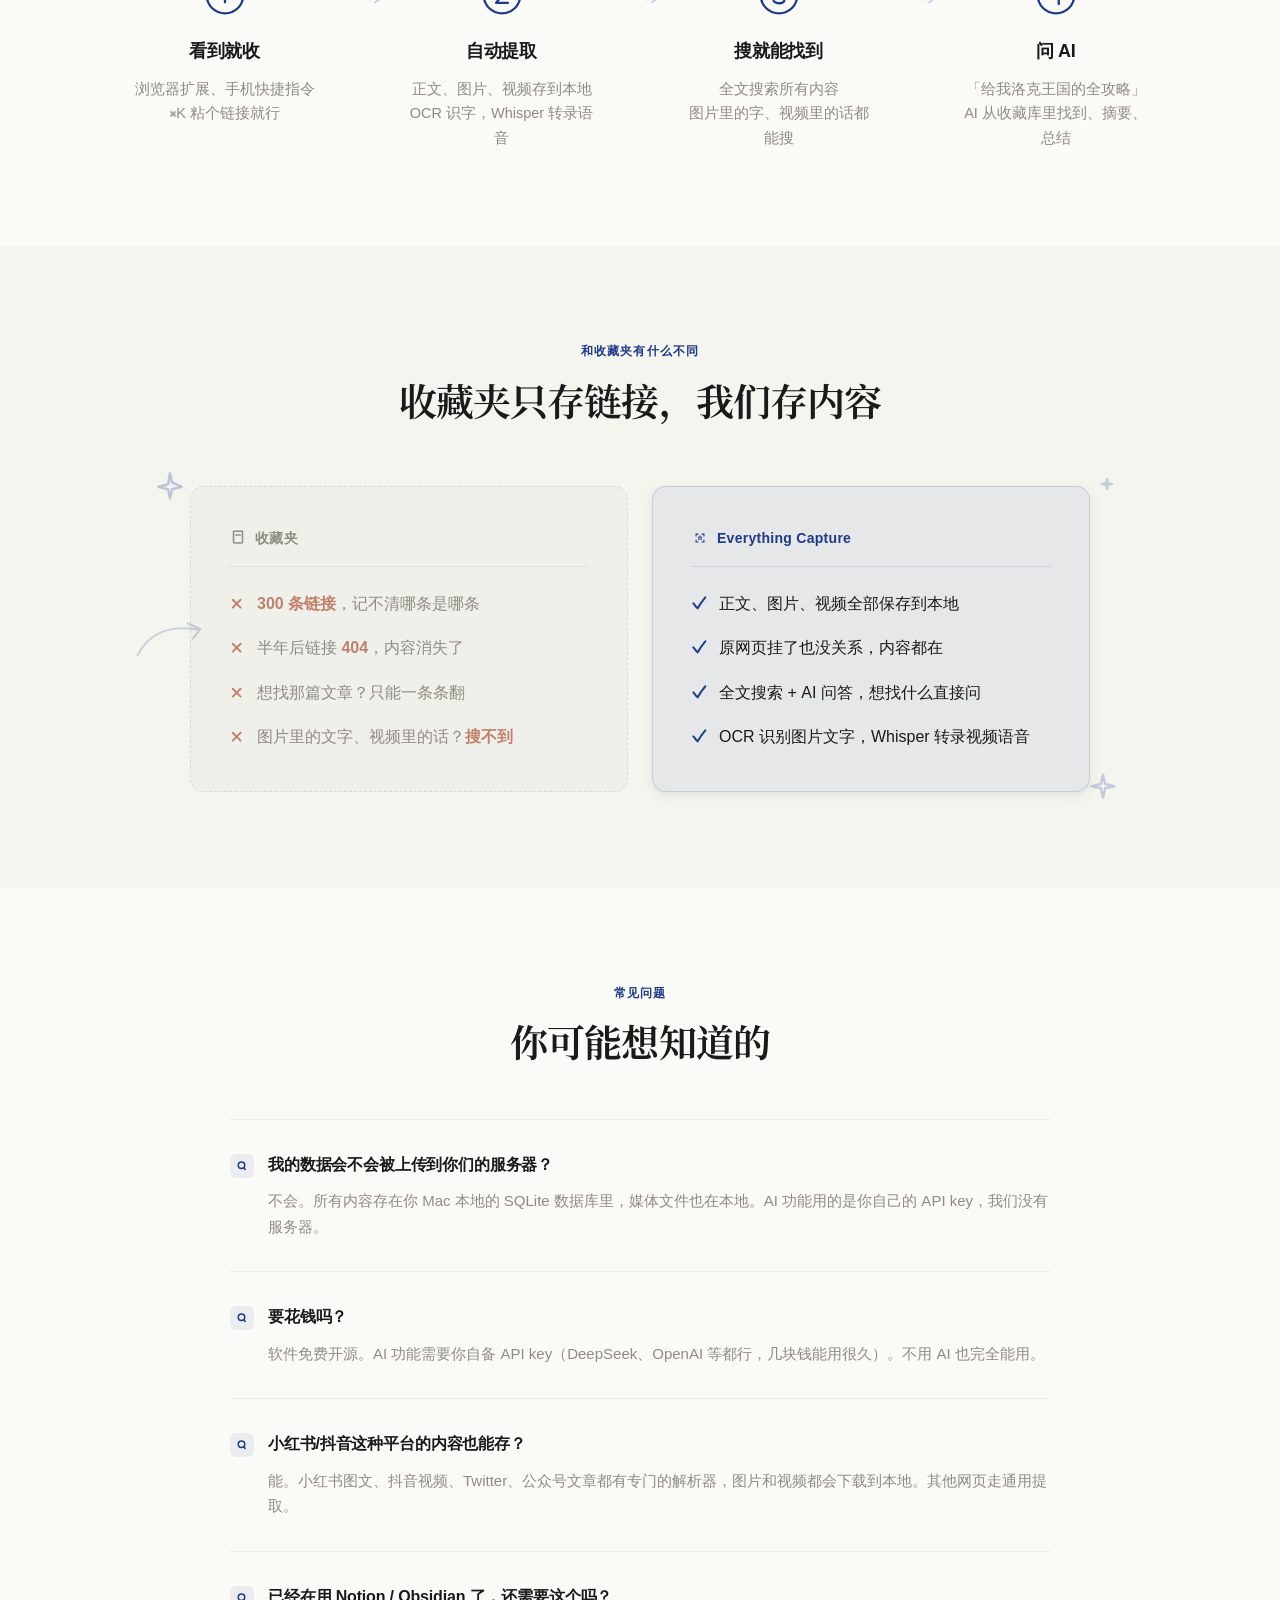
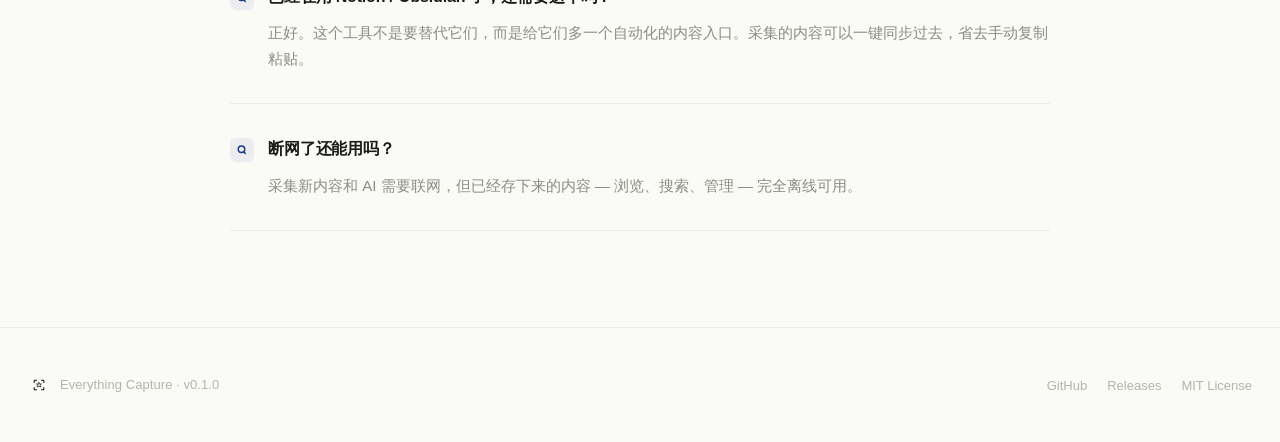
==== commit 8c26c2db: "Refresh docs styling and add Pelicula font" ====
--- a/docs/index.html
+++ b/docs/index.html
@@ -87,42 +87,50 @@
   </div>
 </section>
 
-<!-- ===== Features ===== -->
+<!-- ===== Steps ===== -->
 <section id="features">
   <div class="container">
-    <div class="features-header reveal">
-      <div class="section-label">功能</div>
-      <h2 class="section-title">不只是「收藏」，是真的「存下来」</h2>
-      <p class="section-desc">收藏夹存的是链接，链接会失效。这里存的是内容本身。</p>
-    </div>
-    <div class="features-grid stagger">
-      <div class="feature-card reveal">
-        <div class="feature-icon capture">
-          <svg width="22" height="22" viewBox="0 0 24 24" fill="none" stroke="#1e3a8a" stroke-width="1.75" stroke-linecap="round" stroke-linejoin="round"><path d="M10 13a5 5 0 0 0 7.54.54l3-3a5 5 0 0 0-7.07-7.07l-1.72 1.71"/><path d="M14 11a5 5 0 0 0-7.54-.54l-3 3a5 5 0 0 0 7.07 7.07l1.71-1.71"/></svg>
-        </div>
-        <h3>看到就收，零摩擦</h3>
-        <p>刷到一条小红书想留着？扔到网站里解析一下。手机上看到？分享给快捷指令。连 ⌘K 粘个链接都行。</p>
-      </div>
-      <div class="feature-card reveal">
-        <div class="feature-icon extract">
-          <svg width="22" height="22" viewBox="0 0 24 24" fill="none" stroke="#1e3a8a" stroke-width="1.75" stroke-linecap="round" stroke-linejoin="round"><path d="M14 2H6a2 2 0 0 0-2 2v16a2 2 0 0 0 2 2h12a2 2 0 0 0 2-2V8Z"/><path d="M14 2v6h6"/><path d="M16 13H8M16 17H8M10 9H8"/></svg>
-        </div>
-        <h3>图片里的字也能搜到</h3>
-        <p>小红书的图文笔记？OCR 自动识别文字。抖音的教程视频？Whisper 转录成文稿。全在你的 Mac 上本地完成。</p>
-      </div>
-      <div class="feature-card reveal">
-        <div class="feature-icon ai">
-          <svg width="22" height="22" viewBox="0 0 24 24" fill="none" stroke="#1e3a8a" stroke-width="1.75" stroke-linecap="round" stroke-linejoin="round"><path d="M9.5 2A2.5 2.5 0 0 1 12 4.5v15a2.5 2.5 0 0 1-4.96.44A2.5 2.5 0 0 1 4.5 17.5a2.5 2.5 0 0 1 0-5A2.5 2.5 0 0 1 7 9.5a2.5 2.5 0 0 1 2.5-2.5V2Z"/><path d="M14.5 2A2.5 2.5 0 0 0 12 4.5v15a2.5 2.5 0 0 0 4.96.44A2.5 2.5 0 0 0 19.5 17.5a2.5 2.5 0 0 0 0-5A2.5 2.5 0 0 0 17 9.5a2.5 2.5 0 0 0-2.5-2.5V2Z"/></svg>
-        </div>
-        <h3>问 AI「帮我找找这个」</h3>
-        <p>「给我洛克王国的全攻略」— AI 从你的收藏库里找到所有对应的收藏，摘要并总结给你，还带 reference 。用你自己的 API key，数据不出本地。</p>
-      </div>
-      <div class="feature-card reveal">
-        <div class="feature-icon sync">
-          <svg width="22" height="22" viewBox="0 0 24 24" fill="none" stroke="#1e3a8a" stroke-width="1.75" stroke-linecap="round" stroke-linejoin="round"><path d="M21 12a9 9 0 0 0-9-9 9.75 9.75 0 0 0-6.74 2.74L3 8"/><path d="M3 3v5h5"/><path d="M3 12a9 9 0 0 0 9 9 9.75 9.75 0 0 0 6.74-2.74L21 16"/><path d="M16 16h5v5"/></svg>
-        </div>
-        <h3>自动流入你的笔记体系</h3>
-        <p>已经在用 Notion 或 Obsidian 管知识？一键同步过去，增量更新不重复。不需要换工具，只是多了一个入口。</p>
+    <div class="steps-header reveal">
+      <div class="section-label">四步上手</div>
+      <h2 class="section-title">不只是「收藏」，是真的「用起来」</h2>
+    </div>
+    <div class="steps-flow stagger">
+      <div class="step-item reveal">
+        <div class="step-number">
+          <svg width="44" height="44" viewBox="0 0 48 48" fill="none" stroke="#1e3a8a" stroke-width="2.5" stroke-linecap="round" stroke-linejoin="round"><circle cx="24" cy="24" r="20"/><path d="M22 16l2-1v17"/></svg>
+        </div>
+        <h3>看到就收</h3>
+        <p>浏览器扩展、手机快捷指令<br>⌘K 粘个链接就行</p>
+      </div>
+      <div class="step-arrow reveal" aria-hidden="true">
+        <svg width="48" height="24" viewBox="0 0 44 20" fill="none" stroke="#1e3a8a" stroke-width="1.5" stroke-linecap="round" stroke-linejoin="round" opacity="0.25"><path d="M2 10c7-3 13-3 18 0s13 3 18 0"/><path d="M33 5l7 5-7 5"/></svg>
+      </div>
+      <div class="step-item reveal">
+        <div class="step-number">
+          <svg width="44" height="44" viewBox="0 0 48 48" fill="none" stroke="#1e3a8a" stroke-width="2.5" stroke-linecap="round" stroke-linejoin="round"><circle cx="24" cy="24" r="20"/><path d="M18 17c0-3 2.5-4.5 6-4.5s6 2 6 4.5-2 4.5-4.5 6.5l-8 9h13"/></svg>
+        </div>
+        <h3>自动提取</h3>
+        <p>正文、图片、视频存到本地<br>OCR 识字，Whisper 转录语音</p>
+      </div>
+      <div class="step-arrow reveal" aria-hidden="true">
+        <svg width="48" height="24" viewBox="0 0 44 20" fill="none" stroke="#1e3a8a" stroke-width="1.5" stroke-linecap="round" stroke-linejoin="round" opacity="0.25"><path d="M2 10c7-3 13-3 18 0s13 3 18 0"/><path d="M33 5l7 5-7 5"/></svg>
+      </div>
+      <div class="step-item reveal">
+        <div class="step-number">
+          <svg width="44" height="44" viewBox="0 0 48 48" fill="none" stroke="#1e3a8a" stroke-width="2.5" stroke-linecap="round" stroke-linejoin="round"><circle cx="24" cy="24" r="20"/><path d="M17 18c1-1.5 3.5-2.5 6.5-2.5 3 0 5 1.5 5 3.5 0 2.5-2.5 3-5 3.5M18 30c1 2 3.5 3 6.5 3 3 0 5.5-1.5 5.5-4s-2.5-3.5-5.5-3.5"/></svg>
+        </div>
+        <h3>搜就能找到</h3>
+        <p>全文搜索所有内容<br>图片里的字、视频里的话都能搜</p>
+      </div>
+      <div class="step-arrow reveal" aria-hidden="true">
+        <svg width="48" height="24" viewBox="0 0 44 20" fill="none" stroke="#1e3a8a" stroke-width="1.5" stroke-linecap="round" stroke-linejoin="round" opacity="0.25"><path d="M2 10c7-3 13-3 18 0s13 3 18 0"/><path d="M33 5l7 5-7 5"/></svg>
+      </div>
+      <div class="step-item reveal">
+        <div class="step-number">
+          <svg width="44" height="44" viewBox="0 0 48 48" fill="none" stroke="#1e3a8a" stroke-width="2.5" stroke-linecap="round" stroke-linejoin="round"><circle cx="24" cy="24" r="20"/><path d="M27 14l-10 13h11M27 14v20"/></svg>
+        </div>
+        <h3>问 AI</h3>
+        <p>「给我洛克王国的全攻略」<br>AI 从收藏库里找到、摘要、总结</p>
       </div>
     </div>
   </div>
@@ -135,24 +143,46 @@
       <div class="section-label">和收藏夹有什么不同</div>
       <h2 class="section-title">收藏夹只存链接，我们存内容</h2>
     </div>
-    <div class="comparison stagger">
-      <div class="comparison-col comparison-before reveal">
-        <div class="comparison-label">浏览器收藏夹</div>
-        <ul class="comparison-list">
-          <li>存了 300 条链接，记不清哪条是哪条</li>
-          <li>半年后链接 404，内容消失</li>
-          <li>想找那篇文章？只能一条条翻</li>
-          <li>图片里的文字、视频里的内容？搜不到</li>
-        </ul>
-      </div>
-      <div class="comparison-col comparison-after reveal">
-        <div class="comparison-label">Everything Capture</div>
-        <ul class="comparison-list">
-          <li>正文、图片、视频全部保存到本地</li>
-          <li>原网页挂了也没关系，内容都在</li>
-          <li>全文搜索 + AI 问答，想找什么直接问</li>
-          <li>OCR 识别图片文字，Whisper 转录视频语音</li>
-        </ul>
+    <div class="comparison-wrap">
+      <!-- Hand-drawn doodles around comparison -->
+      <svg class="comp-doodle comp-doodle-star-tl" aria-hidden="true" width="40" height="40" viewBox="0 0 24 24" fill="none" stroke="#1e3a8a" stroke-width="1.5" stroke-linecap="round" stroke-linejoin="round" opacity="0.25"><path d="M12 2l1.2 5.5L19 10l-5.8 1.5L12 17l-1.2-5.5L5 10l5.8-1.5Z"/></svg>
+      <svg class="comp-doodle comp-doodle-star-tr" aria-hidden="true" width="30" height="30" viewBox="0 0 24 24" fill="none" stroke="#1e3a8a" stroke-width="2" stroke-linecap="round" stroke-linejoin="round" opacity="0.22"><path d="M12 4l.6 3.5 3.5.6-3.5.6L12 12l-.6-3.3-3.5-.6 3.5-.7Z"/></svg>
+      <svg class="comp-doodle comp-doodle-arrow" aria-hidden="true" width="80" height="40" viewBox="0 0 56 28" fill="none" stroke="#1e3a8a" stroke-width="1.5" stroke-linecap="round" stroke-linejoin="round" opacity="0.2"><path d="M4 22C14 8 28 4 48 10"/><path d="M42 5l8 5-6 6"/></svg>
+      <svg class="comp-doodle comp-doodle-star-br" aria-hidden="true" width="34" height="34" viewBox="0 0 24 24" fill="none" stroke="#1e3a8a" stroke-width="1.8" stroke-linecap="round" stroke-linejoin="round" opacity="0.22"><path d="M12 2l1.5 6.5L20 10l-6.5 1.5L12 18l-1.5-6.5L4 10l6.5-1.5Z"/></svg>
+
+      <div class="comparison stagger">
+        <div class="comparison-col comparison-before reveal">
+          <div class="comparison-label">
+            <svg class="comparison-label-icon" width="18" height="18" viewBox="0 0 24 24" fill="none" stroke="currentColor" stroke-width="2" stroke-linecap="round" stroke-linejoin="round"><path d="M6 3h12M6 3v14c0 1 .5 1.5 1.5 1.5h9c1 0 1.5-.5 1.5-1.5V3"/><path d="M9 8h6"/></svg>
+            收藏夹
+          </div>
+          <ul class="comparison-list">
+            <li>
+              <span class="comparison-pain">300 条链接</span>，记不清哪条是哪条
+            </li>
+            <li>
+              半年后链接 <span class="comparison-pain">404</span>，内容消失了
+            </li>
+            <li>
+              想找那篇文章？只能一条条翻
+            </li>
+            <li>
+              图片里的文字、视频里的话？<span class="comparison-pain">搜不到</span>
+            </li>
+          </ul>
+        </div>
+        <div class="comparison-col comparison-after reveal">
+          <div class="comparison-label">
+            <svg class="comparison-label-icon" width="18" height="18" viewBox="0 0 128 128" fill="none" stroke="currentColor" stroke-linecap="round" stroke-linejoin="round"><path d="M36 50 L36 38 Q36 36, 38 36 L50 36" stroke-width="8"/><path d="M78 36 L90 36 Q92 36, 92 38 L92 50" stroke-width="8"/><path d="M92 78 L92 90 Q92 92, 90 92 L78 92" stroke-width="8"/><path d="M50 92 L38 92 Q36 92, 36 90 L36 78" stroke-width="8"/><path d="M64 50 L68 59 L79 57 L71 65 L76 76 L64 71 L52 76 L57 65 L49 57 L60 59 Z" stroke-width="5.5"/></svg>
+            Everything Capture
+          </div>
+          <ul class="comparison-list">
+            <li>正文、图片、视频全部保存到本地</li>
+            <li>原网页挂了也没关系，内容都在</li>
+            <li>全文搜索 + AI 问答，想找什么直接问</li>
+            <li>OCR 识别图片文字，Whisper 转录视频语音</li>
+          </ul>
+        </div>
       </div>
     </div>
   </div>
@@ -168,35 +198,35 @@
     <div class="faq-grid">
       <div class="faq-item reveal">
         <div class="faq-question">
-          <span class="faq-q-marker">Q</span>
+          <span class="faq-q-marker"><svg width="12" height="12" viewBox="0 0 24 24" fill="none" stroke="#1e3a8a" stroke-width="3" stroke-linecap="round" stroke-linejoin="round"><circle cx="11" cy="10.5" r="6.5"/><path d="M15 15l3.5 4"/></svg></span>
           我的数据会不会被上传到你们的服务器？
         </div>
         <div class="faq-answer">不会。所有内容存在你 Mac 本地的 SQLite 数据库里，媒体文件也在本地。AI 功能用的是你自己的 API key，我们没有服务器。</div>
       </div>
       <div class="faq-item reveal">
         <div class="faq-question">
-          <span class="faq-q-marker">Q</span>
+          <span class="faq-q-marker"><svg width="12" height="12" viewBox="0 0 24 24" fill="none" stroke="#1e3a8a" stroke-width="3" stroke-linecap="round" stroke-linejoin="round"><circle cx="11" cy="10.5" r="6.5"/><path d="M15 15l3.5 4"/></svg></span>
           要花钱吗？
         </div>
         <div class="faq-answer">软件免费开源。AI 功能需要你自备 API key（DeepSeek、OpenAI 等都行，几块钱能用很久）。不用 AI 也完全能用。</div>
       </div>
       <div class="faq-item reveal">
         <div class="faq-question">
-          <span class="faq-q-marker">Q</span>
+          <span class="faq-q-marker"><svg width="12" height="12" viewBox="0 0 24 24" fill="none" stroke="#1e3a8a" stroke-width="3" stroke-linecap="round" stroke-linejoin="round"><circle cx="11" cy="10.5" r="6.5"/><path d="M15 15l3.5 4"/></svg></span>
           小红书/抖音这种平台的内容也能存？
         </div>
         <div class="faq-answer">能。小红书图文、抖音视频、Twitter、公众号文章都有专门的解析器，图片和视频都会下载到本地。其他网页走通用提取。</div>
       </div>
       <div class="faq-item reveal">
         <div class="faq-question">
-          <span class="faq-q-marker">Q</span>
+          <span class="faq-q-marker"><svg width="12" height="12" viewBox="0 0 24 24" fill="none" stroke="#1e3a8a" stroke-width="3" stroke-linecap="round" stroke-linejoin="round"><circle cx="11" cy="10.5" r="6.5"/><path d="M15 15l3.5 4"/></svg></span>
           已经在用 Notion / Obsidian 了，还需要这个吗？
         </div>
         <div class="faq-answer">正好。这个工具不是要替代它们，而是给它们多一个自动化的内容入口。采集的内容可以一键同步过去，省去手动复制粘贴。</div>
       </div>
       <div class="faq-item reveal">
         <div class="faq-question">
-          <span class="faq-q-marker">Q</span>
+          <span class="faq-q-marker"><svg width="12" height="12" viewBox="0 0 24 24" fill="none" stroke="#1e3a8a" stroke-width="3" stroke-linecap="round" stroke-linejoin="round"><circle cx="11" cy="10.5" r="6.5"/><path d="M15 15l3.5 4"/></svg></span>
           断网了还能用吗？
         </div>
         <div class="faq-answer">采集新内容和 AI 需要联网，但已经存下来的内容 — 浏览、搜索、管理 — 完全离线可用。</div>
--- a/docs/css/style.css
+++ b/docs/css/style.css
@@ -1,3 +1,10 @@
+@font-face {
+  font-family: 'Pelicula';
+  src: url('../fonts/Pelicula.otf') format('opentype');
+  font-weight: 400;
+  font-display: swap;
+}
+
 /* ===== Reset & Base ===== */
 *,
 *::before,
@@ -15,7 +22,7 @@
   --text-tertiary: #b5b5ab;
   --accent: #1e3a8a;
   --accent-light: rgba(30, 58, 138, 0.07);
-  --highlight: #FFFFEB;
+  --highlight: rgba(30, 58, 138, 0.08);
   --border: rgba(0, 0, 0, 0.06);
   --border-strong: rgba(0, 0, 0, 0.1);
   --radius: 14px;
@@ -57,7 +64,7 @@
 }
 
 section {
-  padding: 128px 0;
+  padding: 96px 0;
 }
 
 section:nth-child(even) {
@@ -190,9 +197,11 @@
   display: inline-flex;
   align-items: center;
   gap: 6px;
-  font-size: 11.5px;
-  font-weight: 600;
-  letter-spacing: 0.1em;
+  font-family: 'Pelicula', cursive;
+  font-size: 14px;
+  font-weight: 400;
+
+  letter-spacing: 0.08em;
   text-transform: uppercase;
   color: var(--accent);
   background: var(--accent-light);
@@ -351,66 +360,52 @@
   line-height: 1.7;
 }
 
-/* ===== Features ===== */
-.features-header {
+/* ===== Steps ===== */
+.steps-header {
   text-align: center;
   margin-bottom: 64px;
 }
 
-.features-header .section-desc {
+.steps-flow {
+  display: flex;
+  align-items: flex-start;
+  justify-content: center;
+  gap: 0;
+  max-width: 1060px;
   margin: 0 auto;
 }
 
-.features-grid {
-  display: grid;
-  grid-template-columns: repeat(2, 1fr);
-  gap: 16px;
-}
-
-.feature-card {
-  background: var(--bg);
-  border: 1px solid var(--border);
-  border-radius: var(--radius);
-  padding: 32px 34px;
-  transition: transform 0.35s var(--ease),
-    box-shadow 0.35s var(--ease),
-    border-color 0.35s;
-}
-
-section:nth-child(even) .feature-card {
-  background: #fff;
-}
-
-.feature-card:hover {
-  transform: translateY(-4px);
-  box-shadow: var(--shadow-lg);
-  border-color: rgba(30, 58, 138, 0.1);
-}
-
-.feature-icon {
-  width: 44px;
-  height: 44px;
-  border-radius: var(--radius-sm);
-  display: flex;
-  align-items: center;
+.step-item {
+  flex: 1;
+  text-align: center;
+  padding: 0 20px;
+}
+
+.step-number {
+  margin-bottom: 20px;
+  display: flex;
   justify-content: center;
-  margin-bottom: 18px;
-  background: var(--accent-light);
-  color: var(--accent);
-}
-
-.feature-card h3 {
+}
+
+.step-item h3 {
   font-size: 18px;
   font-weight: 620;
-  margin-bottom: 8px;
+  margin-bottom: 10px;
   letter-spacing: -0.015em;
   color: var(--text);
 }
 
-.feature-card p {
+.step-item p {
   font-size: 14.5px;
   color: var(--text-secondary);
-  line-height: 1.65;
+  line-height: 1.7;
+}
+
+.step-arrow {
+  display: flex;
+  align-items: center;
+  padding-top: 12px;
+  flex-shrink: 0;
 }
 
 /* ===== How it works ===== */
@@ -438,18 +433,18 @@
 }
 
 .comparison-before {
-  background: transparent;
-  border: none;
-  opacity: 0.5;
+  background: rgba(0, 0, 0, 0.02);
+  border: 1.5px dashed rgba(0, 0, 0, 0.1);
 }
 
 section:nth-child(even) .comparison-before {
-  background: transparent;
+  background: rgba(0, 0, 0, 0.02);
 }
 
 .comparison-after {
   background: var(--accent-light);
   border: 1.5px solid rgba(30, 58, 138, 0.15);
+  box-shadow: var(--shadow-md);
 }
 
 .comparison-label {
@@ -460,6 +455,13 @@
   padding-bottom: 16px;
   border-bottom: 1px solid var(--border);
   color: var(--text-secondary);
+  display: flex;
+  align-items: center;
+  gap: 8px;
+}
+
+.comparison-label-icon {
+  flex-shrink: 0;
 }
 
 .comparison-after .comparison-label {
@@ -483,11 +485,17 @@
 }
 
 .comparison-before .comparison-list li::before {
-  content: '×';
+  content: '';
   position: absolute;
   left: 0;
-  font-size: 17px;
-  color: var(--text-tertiary);
+  top: 5px;
+  width: 15px;
+  height: 15px;
+  background: url("data:image/svg+xml,%3Csvg xmlns='http://www.w3.org/2000/svg' viewBox='0 0 24 24' fill='none' stroke='%23c0816a' stroke-width='3' stroke-linecap='round' stroke-linejoin='round'%3E%3Cpath d='M6 6l12.5 12.5'/%3E%3Cpath d='M18.5 6L6 18.5'/%3E%3C/svg%3E") no-repeat center / contain;
+}
+
+.comparison-pain {
+  color: #c0816a;
   font-weight: 600;
 }
 
@@ -502,7 +510,7 @@
   top: 4px;
   width: 16px;
   height: 16px;
-  background: url("data:image/svg+xml,%3Csvg xmlns='http://www.w3.org/2000/svg' viewBox='0 0 24 24' fill='none' stroke='%231e3a8a' stroke-width='3' stroke-linecap='round' stroke-linejoin='round'%3E%3Cpath d='M4 12.5 C6 14, 8 17, 10 19 C13 13, 17 8, 21 4' /%3E%3C/svg%3E") no-repeat center / contain;
+  background: url("data:image/svg+xml,%3Csvg xmlns='http://www.w3.org/2000/svg' viewBox='0 0 24 24' fill='none' stroke='%231e3a8a' stroke-width='3' stroke-linecap='round' stroke-linejoin='round'%3E%3Cpath d='M3.5 12.5c2 2 4 5.5 6.5 7.5C13.5 14 17.5 8 21.5 3.5' /%3E%3C/svg%3E") no-repeat center / contain;
 }
 
 @media (max-width: 768px) {
@@ -599,9 +607,6 @@
 }
 
 .faq-q-marker {
-  color: var(--accent);
-  font-weight: 700;
-  font-size: 13px;
   flex-shrink: 0;
   width: 24px;
   height: 24px;
@@ -613,6 +618,10 @@
   margin-top: 2px;
 }
 
+.faq-q-marker svg {
+  display: block;
+}
+
 .faq-answer {
   font-size: 15px;
   color: var(--text-secondary);
@@ -777,11 +786,11 @@
 
 @media (max-width: 768px) {
   section {
-    padding: 80px 0;
+    padding: 64px 0;
   }
 
   .hero {
-    padding: 140px 0 80px;
+    padding: 130px 0 64px;
   }
 
   .hero h1 {
@@ -794,10 +803,6 @@
 
   .section-title {
     font-size: 28px;
-  }
-
-  .features-grid {
-    grid-template-columns: 1fr;
   }
 
   .hero-actions {
@@ -817,6 +822,16 @@
     margin: 48px -20px 0;
     border-radius: 10px;
   }
+
+  .steps-flow {
+    flex-direction: column;
+    align-items: center;
+    gap: 36px;
+  }
+
+  .step-arrow {
+    display: none;
+  }
 }
 
 @media (max-width: 480px) {
@@ -832,18 +847,6 @@
     font-size: 24px;
   }
 
-  .feature-card {
-    padding: 28px 24px;
-  }
-
-  .feature-card h3 {
-    font-size: 19px;
-  }
-
-  .feature-card p {
-    font-size: 15px;
-  }
-
   .comparison-col {
     padding: 28px 24px;
   }
@@ -863,4 +866,59 @@
   .nav-links .nav-link-text {
     display: none;
   }
+}
+
+/* ===== Comparison doodles ===== */
+.comparison-wrap {
+  position: relative;
+  max-width: 900px;
+  margin: 0 auto;
+}
+
+.comp-doodle {
+  position: absolute;
+  pointer-events: none;
+}
+
+.comp-doodle-star-tl {
+  top: -16px;
+  left: -40px;
+}
+
+.comp-doodle-squiggle-top {
+  top: -10px;
+  left: 50%;
+  transform: translateX(-50%);
+}
+
+.comp-doodle-star-tr {
+  top: -12px;
+  right: -32px;
+}
+
+.comp-doodle-arrow {
+  top: 50%;
+  left: -60px;
+  transform: translateY(-50%) rotate(-8deg);
+}
+
+.comp-doodle-circle-bl {
+  bottom: -18px;
+  left: -36px;
+}
+
+.comp-doodle-dots-br {
+  bottom: -6px;
+  right: 60px;
+}
+
+.comp-doodle-star-br {
+  bottom: -14px;
+  right: -30px;
+}
+
+@media (max-width: 768px) {
+  .comp-doodle {
+    display: none;
+  }
 }
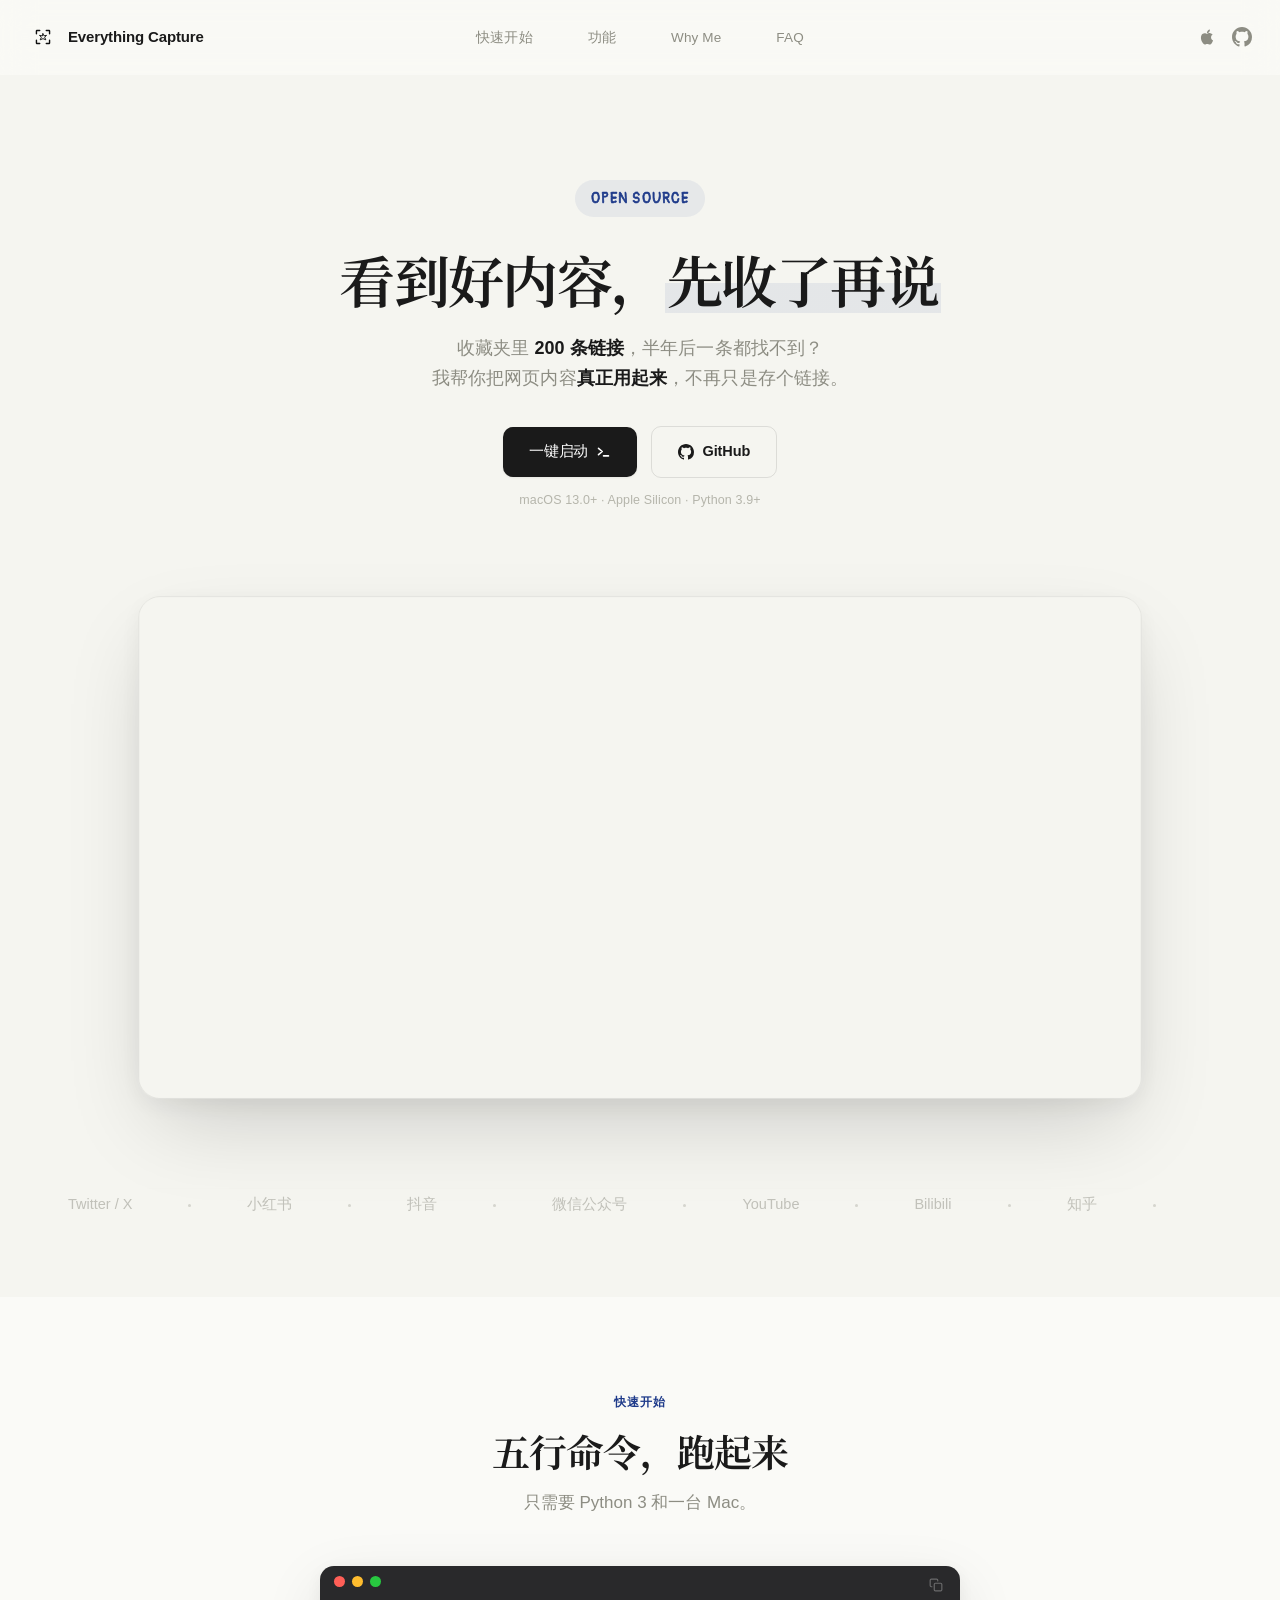
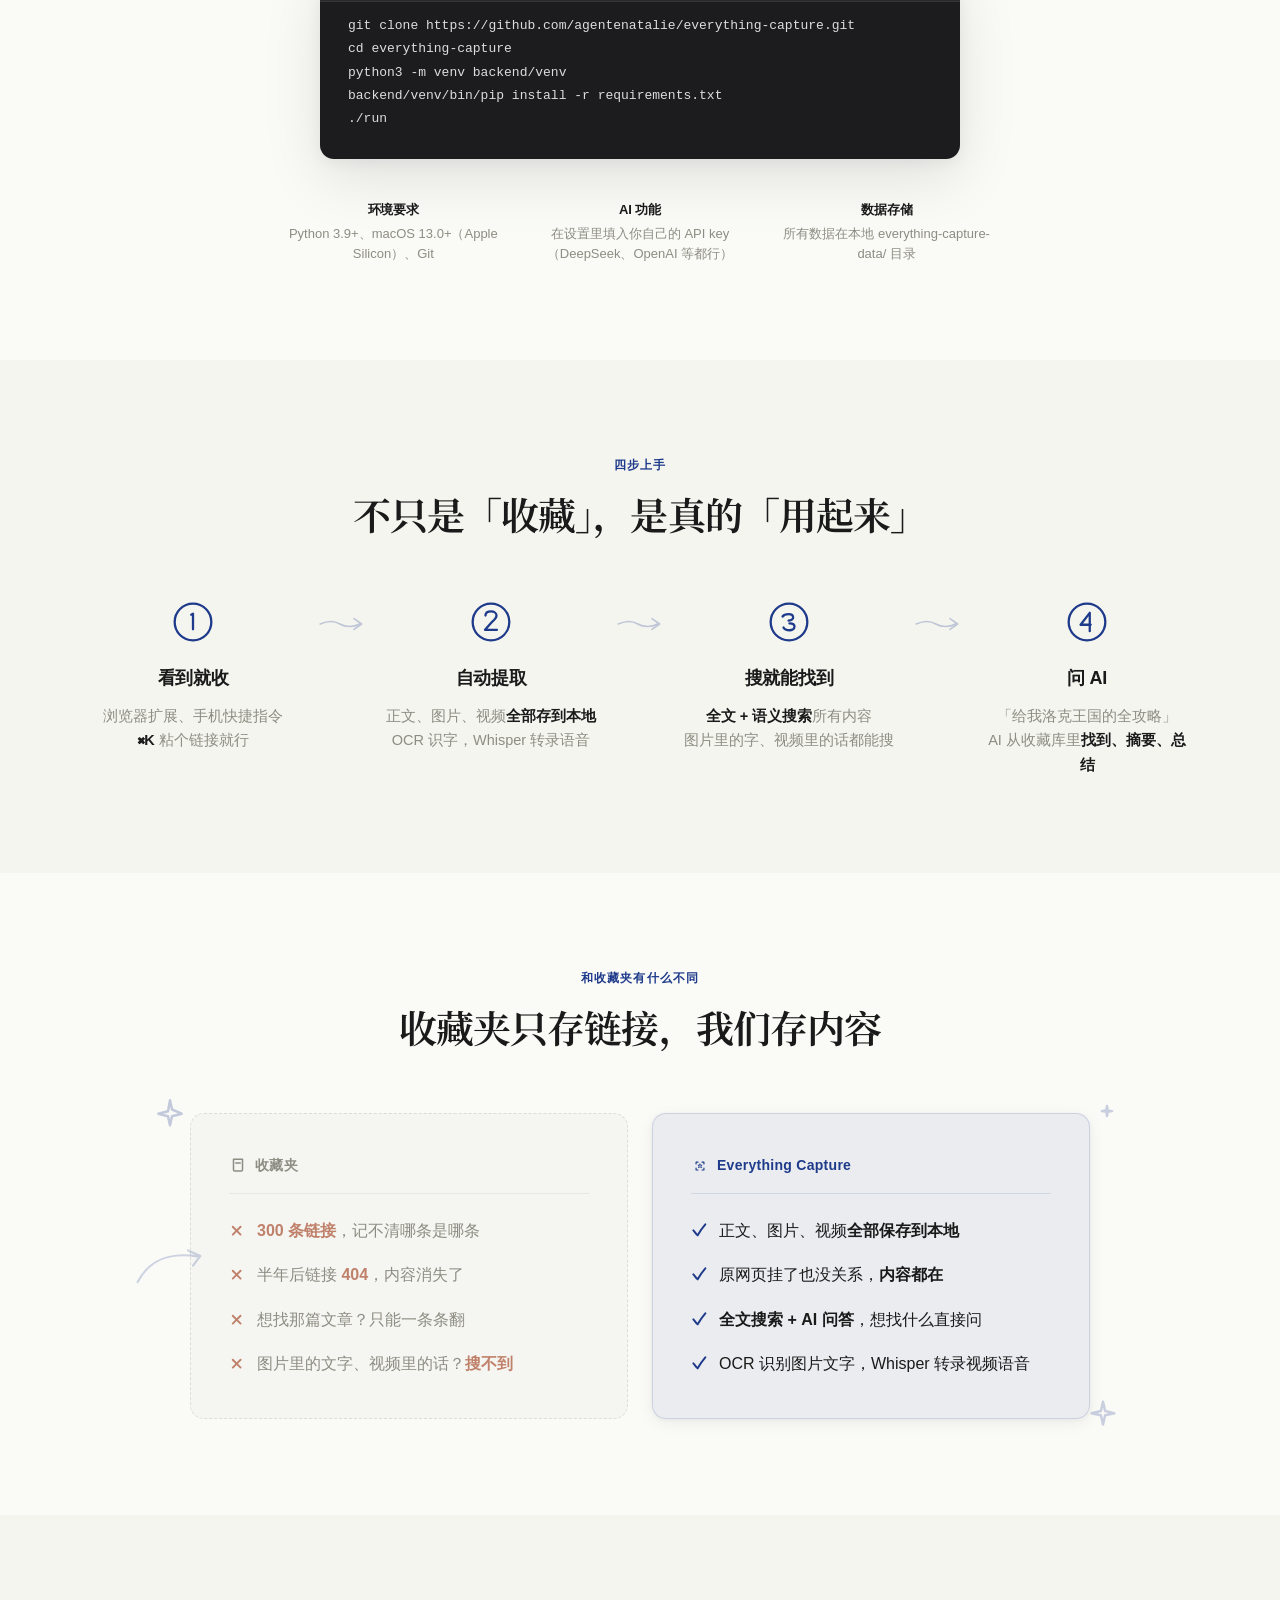
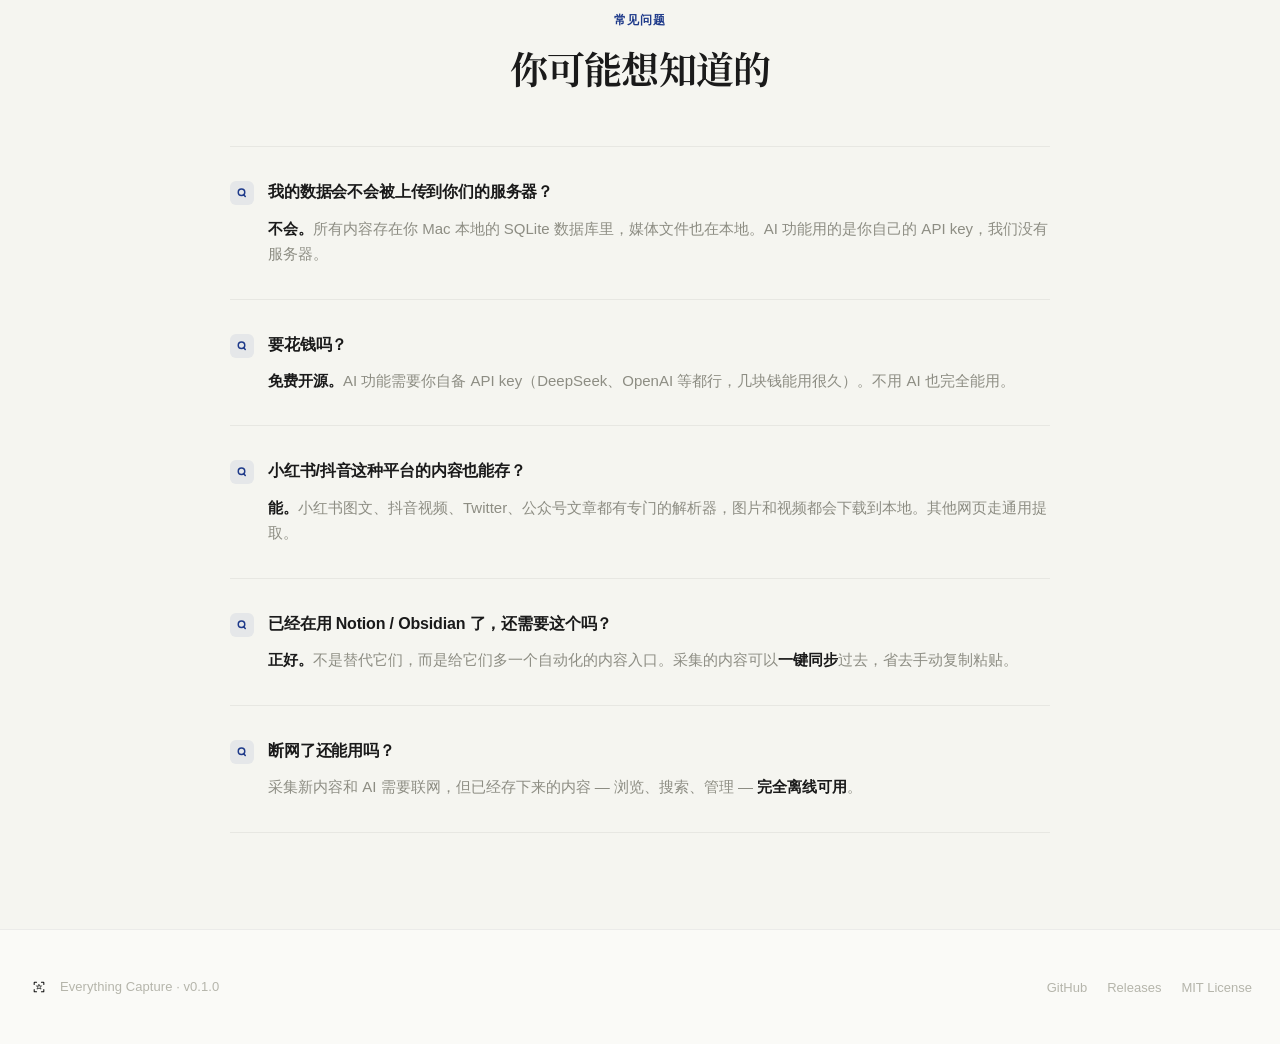
==== commit 6a1c4a73: "Revamp docs landing page and add setup section" ====
--- a/docs/index.html
+++ b/docs/index.html
@@ -7,7 +7,7 @@
   <meta name="description" content="个人内容收藏与知识管理工具。采集任意网页内容，AI 智能分析，同步到 Notion 和 Obsidian。">
   <link rel="preconnect" href="https://fonts.googleapis.com">
   <link rel="preconnect" href="https://fonts.gstatic.com" crossorigin>
-  <link href="https://fonts.googleapis.com/css2?family=Noto+Serif+SC:wght@400;500;600;700&display=swap" rel="stylesheet">
+  <link href="https://fonts.googleapis.com/css2?family=Noto+Serif+SC:wght@400;500;600;700&family=Pangolin&display=swap" rel="stylesheet">
   <link rel="stylesheet" href="css/style.css">
   <!-- Inline logo SVG as favicon -->
   <link rel="icon" type="image/svg+xml" href="data:image/svg+xml,%3Csvg xmlns='http://www.w3.org/2000/svg' viewBox='0 0 128 128' fill='none'%3E%3Cpath d='M64 20 L73 50 L105 45 L82 66 L94 96 L64 78 L34 96 L46 66 L23 45 L55 50 Z' stroke='%23111' stroke-width='6' stroke-linejoin='round' stroke-linecap='round' fill='none'/%3E%3C/svg%3E">
@@ -28,11 +28,15 @@
       Everything Capture
     </a>
     <ul class="nav-links">
-      <li><a href="#features"><span class="nav-link-text">我能做什么？</span></a></li>
-      <li><a href="#how-it-works"><span class="nav-link-text">我厉害在哪？</span></a></li>
-      <li><a href="#faq"><span class="nav-link-text">关于你的问题</span></a></li>
+      <li><a href="#setup"><span class="nav-link-text">快速开始</span></a></li>
+      <li><a href="#features"><span class="nav-link-text">功能</span></a></li>
+      <li><a href="#how-it-works"><span class="nav-link-text">Why Me</span></a></li>
+      <li><a href="#faq"><span class="nav-link-text">FAQ</span></a></li>
     </ul>
-    <a href="https://github.com/agentenatalie/everything-capture" class="nav-github"><svg width="20" height="20" viewBox="0 0 24 24" fill="currentColor"><path d="M12 0C5.37 0 0 5.37 0 12c0 5.31 3.435 9.795 8.205 11.385.6.105.825-.255.825-.57 0-.285-.015-1.23-.015-2.235-3.015.555-3.795-.735-4.035-1.41-.135-.345-.72-1.41-1.23-1.695-.42-.225-1.02-.78-.015-.795.945-.015 1.62.87 1.845 1.23 1.08 1.815 2.805 1.305 3.495.99.105-.78.42-1.305.765-1.605-2.67-.3-5.46-1.335-5.46-5.925 0-1.305.465-2.385 1.23-3.225-.12-.3-.54-1.53.12-3.18 0 0 1.005-.315 3.3 1.23.96-.27 1.98-.405 3-.405s2.04.135 3 .405c2.295-1.56 3.3-1.23 3.3-1.23.66 1.65.24 2.88.12 3.18.765.84 1.23 1.905 1.23 3.225 0 4.605-2.805 5.625-5.475 5.925.435.375.81 1.095.81 2.22 0 1.605-.015 2.895-.015 3.3 0 .315.225.69.825.57A12.02 12.02 0 0 0 24 12c0-6.63-5.37-12-12-12z"/></svg></a>
+    <div class="nav-actions">
+      <a href="https://github.com/agentenatalie/everything-capture/releases/latest/download/EverythingCapture-0.1.0-arm64.dmg" class="nav-icon-link" title="下载 macOS 版本"><svg width="18" height="18" viewBox="0 0 24 24" fill="currentColor"><path d="M18.71 19.5c-.83 1.24-1.71 2.45-3.05 2.47-1.34.03-1.77-.79-3.29-.79-1.53 0-2 .77-3.27.82-1.31.05-2.3-1.32-3.14-2.53C4.25 17 2.94 12.45 4.7 9.39c.87-1.52 2.43-2.48 4.12-2.51 1.28-.02 2.5.87 3.29.87.78 0 2.26-1.07 3.8-.91.65.03 2.47.26 3.64 1.98-.09.06-2.17 1.28-2.15 3.81.03 3.02 2.65 4.03 2.68 4.04-.03.07-.42 1.44-1.38 2.83M13 3.5c.73-.83 1.94-1.46 2.94-1.5.13 1.17-.34 2.35-1.04 3.19-.69.85-1.83 1.51-2.95 1.42-.15-1.15.41-2.35 1.05-3.11z"/></svg></a>
+      <a href="https://github.com/agentenatalie/everything-capture" class="nav-icon-link" title="GitHub"><svg width="20" height="20" viewBox="0 0 24 24" fill="currentColor"><path d="M12 0C5.37 0 0 5.37 0 12c0 5.31 3.435 9.795 8.205 11.385.6.105.825-.255.825-.57 0-.285-.015-1.23-.015-2.235-3.015.555-3.795-.735-4.035-1.41-.135-.345-.72-1.41-1.23-1.695-.42-.225-1.02-.78-.015-.795.945-.015 1.62.87 1.845 1.23 1.08 1.815 2.805 1.305 3.495.99.105-.78.42-1.305.765-1.605-2.67-.3-5.46-1.335-5.46-5.925 0-1.305.465-2.385 1.23-3.225-.12-.3-.54-1.53.12-3.18 0 0 1.005-.315 3.3 1.23.96-.27 1.98-.405 3-.405s2.04.135 3 .405c2.295-1.56 3.3-1.23 3.3-1.23.66 1.65.24 2.88.12 3.18.765.84 1.23 1.905 1.23 3.225 0 4.605-2.805 5.625-5.475 5.925.435.375.81 1.095.81 2.22 0 1.605-.015 2.895-.015 3.3 0 .315.225.69.825.57A12.02 12.02 0 0 0 24 12c0-6.63-5.37-12-12-12z"/></svg></a>
+    </div>
   </div>
 </nav>
 
@@ -46,19 +50,20 @@
       看到好内容，<span class="highlight">先收了再说</span>
     </h1>
     <p class="hero-sub reveal">
-      收藏夹里 200 条链接，半年后一条都找不到？<br>
-      我可以帮你把网页内容<strong>真正用起来</strong>，不再只是存个链接。
+      收藏夹里 <strong>200 条链接</strong>，半年后一条都找不到？<br>
+      我帮你把网页内容<strong>真正用起来</strong>，不再只是存个链接。
     </p>
     <div class="hero-actions reveal">
-      <a href="https://github.com/agentenatalie/everything-capture/releases/latest/download/EverythingCapture-0.1.0-arm64.dmg" class="btn btn-primary">
-        <svg class="btn-apple" width="20" height="20" viewBox="0 0 24 24" fill="currentColor"><path d="M18.71 19.5c-.83 1.24-1.71 2.45-3.05 2.47-1.34.03-1.77-.79-3.29-.79-1.53 0-2 .77-3.27.82-1.31.05-2.3-1.32-3.14-2.53C4.25 17 2.94 12.45 4.7 9.39c.87-1.52 2.43-2.48 4.12-2.51 1.28-.02 2.5.87 3.29.87.78 0 2.26-1.07 3.8-.91.65.03 2.47.26 3.64 1.98-.09.06-2.17 1.28-2.15 3.81.03 3.02 2.65 4.03 2.68 4.04-.03.07-.42 1.44-1.38 2.83M13 3.5c.73-.83 1.94-1.46 2.94-1.5.13 1.17-.34 2.35-1.04 3.19-.69.85-1.83 1.51-2.95 1.42-.15-1.15.41-2.35 1.05-3.11z"/></svg>
-        <span class="btn-text">下载 macOS 版本</span>
+      <a href="#setup" class="btn btn-primary">
+        <span class="btn-text">一键启动</span>
+        <svg width="15" height="15" viewBox="0 0 24 24" fill="none" stroke="currentColor" stroke-width="2.5" stroke-linecap="round" stroke-linejoin="round"><path d="M4 17l6-5-6-5"/><path d="M12 19h8"/></svg>
       </a>
-      <a href="https://github.com/agentenatalie/everything-capture" class="hero-github">
-        <svg width="28" height="28" viewBox="0 0 24 24" fill="currentColor"><path d="M12 0C5.37 0 0 5.37 0 12c0 5.31 3.435 9.795 8.205 11.385.6.105.825-.255.825-.57 0-.285-.015-1.23-.015-2.235-3.015.555-3.795-.735-4.035-1.41-.135-.345-.72-1.41-1.23-1.695-.42-.225-1.02-.78-.015-.795.945-.015 1.62.87 1.845 1.23 1.08 1.815 2.805 1.305 3.495.99.105-.78.42-1.305.765-1.605-2.67-.3-5.46-1.335-5.46-5.925 0-1.305.465-2.385 1.23-3.225-.12-.3-.54-1.53.12-3.18 0 0 1.005-.315 3.3 1.23.96-.27 1.98-.405 3-.405s2.04.135 3 .405c2.295-1.56 3.3-1.23 3.3-1.23.66 1.65.24 2.88.12 3.18.765.84 1.23 1.905 1.23 3.225 0 4.605-2.805 5.625-5.475 5.925.435.375.81 1.095.81 2.22 0 1.605-.015 2.895-.015 3.3 0 .315.225.69.825.57A12.02 12.02 0 0 0 24 12c0-6.63-5.37-12-12-12z"/></svg>
+      <a href="https://github.com/agentenatalie/everything-capture" class="btn btn-secondary">
+        <svg width="16" height="16" viewBox="0 0 24 24" fill="currentColor"><path d="M12 0C5.37 0 0 5.37 0 12c0 5.31 3.435 9.795 8.205 11.385.6.105.825-.255.825-.57 0-.285-.015-1.23-.015-2.235-3.015.555-3.795-.735-4.035-1.41-.135-.345-.72-1.41-1.23-1.695-.42-.225-1.02-.78-.015-.795.945-.015 1.62.87 1.845 1.23 1.08 1.815 2.805 1.305 3.495.99.105-.78.42-1.305.765-1.605-2.67-.3-5.46-1.335-5.46-5.925 0-1.305.465-2.385 1.23-3.225-.12-.3-.54-1.53.12-3.18 0 0 1.005-.315 3.3 1.23.96-.27 1.98-.405 3-.405s2.04.135 3 .405c2.295-1.56 3.3-1.23 3.3-1.23.66 1.65.24 2.88.12 3.18.765.84 1.23 1.905 1.23 3.225 0 4.605-2.805 5.625-5.475 5.925.435.375.81 1.095.81 2.22 0 1.605-.015 2.895-.015 3.3 0 .315.225.69.825.57A12.02 12.02 0 0 0 24 12c0-6.63-5.37-12-12-12z"/></svg>
+        GitHub
       </a>
     </div>
-    <p class="hero-meta reveal">需要 macOS 13.0+ &middot; Apple Silicon &middot; v0.1.0</p>
+    <p class="hero-meta reveal">macOS 13.0+ &middot; Apple Silicon &middot; Python 3.9+</p>
 
     <!-- Hero video -->
     <div class="hero-video-wrap reveal">
@@ -87,6 +92,45 @@
   </div>
 </section>
 
+<!-- ===== Setup ===== -->
+<section id="setup">
+  <div class="container">
+    <div class="setup-header reveal">
+      <div class="section-label">快速开始</div>
+      <h2 class="section-title">五行命令，跑起来</h2>
+      <p class="section-desc">只需要 Python 3 和一台 Mac。</p>
+    </div>
+    <div class="setup-terminal reveal">
+      <div class="setup-cmd-box" style="cursor:pointer" onclick="navigator.clipboard.writeText(document.getElementById('setup-code').textContent);var b=this.querySelector('.setup-copy-btn');b.classList.add('copied');clearTimeout(b._t);b._t=setTimeout(()=>b.classList.remove('copied'),2000)">
+        <div class="setup-cmd-dots"><span></span><span></span><span></span></div>
+<pre class="setup-code" id="setup-code">git clone https://github.com/agentenatalie/everything-capture.git
+cd everything-capture
+python3 -m venv backend/venv
+backend/venv/bin/pip install -r requirements.txt
+./run</pre>
+        <span class="setup-copy-btn">
+          <svg class="icon-copy" width="14" height="14" viewBox="0 0 24 24" fill="none" stroke="currentColor" stroke-width="2" stroke-linecap="round" stroke-linejoin="round"><rect x="9" y="9" width="13" height="13" rx="2"/><path d="M5 15H4a2 2 0 0 1-2-2V4a2 2 0 0 1 2-2h9a2 2 0 0 1 2 2v1"/></svg>
+          <svg class="icon-check" width="14" height="14" viewBox="0 0 24 24" fill="none" stroke="currentColor" stroke-width="3" stroke-linecap="round" stroke-linejoin="round"><path d="M4 12.5l6 6L20 6"/></svg>
+        </span>
+      </div>
+    </div>
+    <div class="setup-notes reveal">
+      <div class="setup-note">
+        <strong>环境要求</strong>
+        <span>Python 3.9+、macOS 13.0+（Apple Silicon）、Git</span>
+      </div>
+      <div class="setup-note">
+        <strong>AI 功能</strong>
+        <span>在设置里填入你自己的 API key（DeepSeek、OpenAI 等都行）</span>
+      </div>
+      <div class="setup-note">
+        <strong>数据存储</strong>
+        <span>所有数据在本地 everything-capture-data/ 目录</span>
+      </div>
+    </div>
+  </div>
+</section>
+
 <!-- ===== Steps ===== -->
 <section id="features">
   <div class="container">
@@ -100,7 +144,7 @@
           <svg width="44" height="44" viewBox="0 0 48 48" fill="none" stroke="#1e3a8a" stroke-width="2.5" stroke-linecap="round" stroke-linejoin="round"><circle cx="24" cy="24" r="20"/><path d="M22 16l2-1v17"/></svg>
         </div>
         <h3>看到就收</h3>
-        <p>浏览器扩展、手机快捷指令<br>⌘K 粘个链接就行</p>
+        <p>浏览器扩展、手机快捷指令<br><strong>⌘K</strong> 粘个链接就行</p>
       </div>
       <div class="step-arrow reveal" aria-hidden="true">
         <svg width="48" height="24" viewBox="0 0 44 20" fill="none" stroke="#1e3a8a" stroke-width="1.5" stroke-linecap="round" stroke-linejoin="round" opacity="0.25"><path d="M2 10c7-3 13-3 18 0s13 3 18 0"/><path d="M33 5l7 5-7 5"/></svg>
@@ -110,7 +154,7 @@
           <svg width="44" height="44" viewBox="0 0 48 48" fill="none" stroke="#1e3a8a" stroke-width="2.5" stroke-linecap="round" stroke-linejoin="round"><circle cx="24" cy="24" r="20"/><path d="M18 17c0-3 2.5-4.5 6-4.5s6 2 6 4.5-2 4.5-4.5 6.5l-8 9h13"/></svg>
         </div>
         <h3>自动提取</h3>
-        <p>正文、图片、视频存到本地<br>OCR 识字，Whisper 转录语音</p>
+        <p>正文、图片、视频<strong>全部存到本地</strong><br>OCR 识字，Whisper 转录语音</p>
       </div>
       <div class="step-arrow reveal" aria-hidden="true">
         <svg width="48" height="24" viewBox="0 0 44 20" fill="none" stroke="#1e3a8a" stroke-width="1.5" stroke-linecap="round" stroke-linejoin="round" opacity="0.25"><path d="M2 10c7-3 13-3 18 0s13 3 18 0"/><path d="M33 5l7 5-7 5"/></svg>
@@ -120,7 +164,7 @@
           <svg width="44" height="44" viewBox="0 0 48 48" fill="none" stroke="#1e3a8a" stroke-width="2.5" stroke-linecap="round" stroke-linejoin="round"><circle cx="24" cy="24" r="20"/><path d="M17 18c1-1.5 3.5-2.5 6.5-2.5 3 0 5 1.5 5 3.5 0 2.5-2.5 3-5 3.5M18 30c1 2 3.5 3 6.5 3 3 0 5.5-1.5 5.5-4s-2.5-3.5-5.5-3.5"/></svg>
         </div>
         <h3>搜就能找到</h3>
-        <p>全文搜索所有内容<br>图片里的字、视频里的话都能搜</p>
+        <p><strong>全文 + 语义搜索</strong>所有内容<br>图片里的字、视频里的话都能搜</p>
       </div>
       <div class="step-arrow reveal" aria-hidden="true">
         <svg width="48" height="24" viewBox="0 0 44 20" fill="none" stroke="#1e3a8a" stroke-width="1.5" stroke-linecap="round" stroke-linejoin="round" opacity="0.25"><path d="M2 10c7-3 13-3 18 0s13 3 18 0"/><path d="M33 5l7 5-7 5"/></svg>
@@ -130,7 +174,7 @@
           <svg width="44" height="44" viewBox="0 0 48 48" fill="none" stroke="#1e3a8a" stroke-width="2.5" stroke-linecap="round" stroke-linejoin="round"><circle cx="24" cy="24" r="20"/><path d="M27 14l-10 13h11M27 14v20"/></svg>
         </div>
         <h3>问 AI</h3>
-        <p>「给我洛克王国的全攻略」<br>AI 从收藏库里找到、摘要、总结</p>
+        <p>「给我洛克王国的全攻略」<br>AI 从收藏库里<strong>找到、摘要、总结</strong></p>
       </div>
     </div>
   </div>
@@ -177,9 +221,9 @@
             Everything Capture
           </div>
           <ul class="comparison-list">
-            <li>正文、图片、视频全部保存到本地</li>
-            <li>原网页挂了也没关系，内容都在</li>
-            <li>全文搜索 + AI 问答，想找什么直接问</li>
+            <li>正文、图片、视频<strong>全部保存到本地</strong></li>
+            <li>原网页挂了也没关系，<strong>内容都在</strong></li>
+            <li><strong>全文搜索 + AI 问答</strong>，想找什么直接问</li>
             <li>OCR 识别图片文字，Whisper 转录视频语音</li>
           </ul>
         </div>
@@ -201,35 +245,35 @@
           <span class="faq-q-marker"><svg width="12" height="12" viewBox="0 0 24 24" fill="none" stroke="#1e3a8a" stroke-width="3" stroke-linecap="round" stroke-linejoin="round"><circle cx="11" cy="10.5" r="6.5"/><path d="M15 15l3.5 4"/></svg></span>
           我的数据会不会被上传到你们的服务器？
         </div>
-        <div class="faq-answer">不会。所有内容存在你 Mac 本地的 SQLite 数据库里，媒体文件也在本地。AI 功能用的是你自己的 API key，我们没有服务器。</div>
+        <div class="faq-answer"><strong>不会。</strong>所有内容存在你 Mac 本地的 SQLite 数据库里，媒体文件也在本地。AI 功能用的是你自己的 API key，我们没有服务器。</div>
       </div>
       <div class="faq-item reveal">
         <div class="faq-question">
           <span class="faq-q-marker"><svg width="12" height="12" viewBox="0 0 24 24" fill="none" stroke="#1e3a8a" stroke-width="3" stroke-linecap="round" stroke-linejoin="round"><circle cx="11" cy="10.5" r="6.5"/><path d="M15 15l3.5 4"/></svg></span>
           要花钱吗？
         </div>
-        <div class="faq-answer">软件免费开源。AI 功能需要你自备 API key（DeepSeek、OpenAI 等都行，几块钱能用很久）。不用 AI 也完全能用。</div>
+        <div class="faq-answer"><strong>免费开源。</strong>AI 功能需要你自备 API key（DeepSeek、OpenAI 等都行，几块钱能用很久）。不用 AI 也完全能用。</div>
       </div>
       <div class="faq-item reveal">
         <div class="faq-question">
           <span class="faq-q-marker"><svg width="12" height="12" viewBox="0 0 24 24" fill="none" stroke="#1e3a8a" stroke-width="3" stroke-linecap="round" stroke-linejoin="round"><circle cx="11" cy="10.5" r="6.5"/><path d="M15 15l3.5 4"/></svg></span>
           小红书/抖音这种平台的内容也能存？
         </div>
-        <div class="faq-answer">能。小红书图文、抖音视频、Twitter、公众号文章都有专门的解析器，图片和视频都会下载到本地。其他网页走通用提取。</div>
+        <div class="faq-answer"><strong>能。</strong>小红书图文、抖音视频、Twitter、公众号文章都有专门的解析器，图片和视频都会下载到本地。其他网页走通用提取。</div>
       </div>
       <div class="faq-item reveal">
         <div class="faq-question">
           <span class="faq-q-marker"><svg width="12" height="12" viewBox="0 0 24 24" fill="none" stroke="#1e3a8a" stroke-width="3" stroke-linecap="round" stroke-linejoin="round"><circle cx="11" cy="10.5" r="6.5"/><path d="M15 15l3.5 4"/></svg></span>
           已经在用 Notion / Obsidian 了，还需要这个吗？
         </div>
-        <div class="faq-answer">正好。这个工具不是要替代它们，而是给它们多一个自动化的内容入口。采集的内容可以一键同步过去，省去手动复制粘贴。</div>
+        <div class="faq-answer"><strong>正好。</strong>不是替代它们，而是给它们多一个自动化的内容入口。采集的内容可以<strong>一键同步</strong>过去，省去手动复制粘贴。</div>
       </div>
       <div class="faq-item reveal">
         <div class="faq-question">
           <span class="faq-q-marker"><svg width="12" height="12" viewBox="0 0 24 24" fill="none" stroke="#1e3a8a" stroke-width="3" stroke-linecap="round" stroke-linejoin="round"><circle cx="11" cy="10.5" r="6.5"/><path d="M15 15l3.5 4"/></svg></span>
           断网了还能用吗？
         </div>
-        <div class="faq-answer">采集新内容和 AI 需要联网，但已经存下来的内容 — 浏览、搜索、管理 — 完全离线可用。</div>
+        <div class="faq-answer">采集新内容和 AI 需要联网，但已经存下来的内容 — 浏览、搜索、管理 — <strong>完全离线可用</strong>。</div>
       </div>
     </div>
   </div>
--- a/docs/css/style.css
+++ b/docs/css/style.css
@@ -165,25 +165,21 @@
   color: var(--text);
 }
 
-.nav-github {
+.nav-actions {
   position: absolute;
   right: 28px;
   display: flex;
+  align-items: center;
+  gap: 16px;
+}
+
+.nav-icon-link {
+  display: flex;
   color: var(--text-secondary);
   transition: color 0.2s;
 }
 
-.nav-github:hover {
-  color: var(--text);
-}
-
-.hero-github {
-  display: inline-flex;
-  color: var(--text-secondary);
-  transition: color 0.2s;
-}
-
-.hero-github:hover {
+.nav-icon-link:hover {
   color: var(--text);
 }
 
@@ -197,10 +193,10 @@
   display: inline-flex;
   align-items: center;
   gap: 6px;
-  font-family: 'Pelicula', cursive;
+  font-family: 'Pangolin', cursive;
   font-size: 14px;
   font-weight: 400;
-
+  -webkit-text-stroke: 0.7px var(--accent);
   letter-spacing: 0.08em;
   text-transform: uppercase;
   color: var(--accent);
@@ -232,7 +228,7 @@
   font-size: 18px;
   color: var(--text-secondary);
   max-width: 520px;
-  margin: 0 auto 44px;
+  margin: 0 auto 32px;
   line-height: 1.7;
   letter-spacing: 0.005em;
 }
@@ -246,8 +242,8 @@
   display: flex;
   align-items: center;
   justify-content: center;
-  gap: 20px;
-  margin-bottom: 12px;
+  gap: 14px;
+  margin-bottom: 8px;
 }
 
 /* ===== Buttons ===== */
@@ -285,14 +281,12 @@
   transform: translateY(-1px);
 }
 
-.btn-primary .arrow {
-  display: inline-block;
+.btn-arrow-down {
   transition: transform 0.28s var(--ease);
-  font-size: 16px;
-}
-
-.btn-primary:hover .arrow {
-  transform: translateY(2px);
+}
+
+.btn-primary:hover .btn-arrow-down {
+  transform: translateY(3px);
 }
 
 .btn-secondary {
@@ -302,8 +296,6 @@
 }
 
 .btn-secondary:hover {
-  background: var(--text);
-  color: #fff;
   border-color: var(--text);
   transform: translateY(-1px);
 }
@@ -311,14 +303,14 @@
 .hero-meta {
   font-size: 12.5px;
   color: var(--text-tertiary);
-  margin-top: 18px;
+  margin-top: 12px;
   letter-spacing: 0.01em;
 }
 
 /* ===== Hero video ===== */
 .hero-video-wrap {
   max-width: 1140px;
-  margin: 72px auto 0;
+  margin: 52px auto 0;
   border-radius: 24px;
   overflow: hidden;
   box-shadow: 0 40px 100px -20px rgba(0, 0, 0, 0.18), 0 8px 32px rgba(0, 0, 0, 0.06);
@@ -371,7 +363,7 @@
   align-items: flex-start;
   justify-content: center;
   gap: 0;
-  max-width: 1060px;
+  max-width: 1300px;
   margin: 0 auto;
 }
 
@@ -399,6 +391,13 @@
   font-size: 14.5px;
   color: var(--text-secondary);
   line-height: 1.7;
+  max-width: none;
+  margin: 0 auto;
+}
+
+.step-item p strong {
+  color: var(--text);
+  font-weight: 600;
 }
 
 .step-arrow {
@@ -406,6 +405,174 @@
   align-items: center;
   padding-top: 12px;
   flex-shrink: 0;
+}
+
+/* ===== Setup ===== */
+.setup-header {
+  text-align: center;
+  margin-bottom: 48px;
+}
+
+.setup-header .section-desc {
+  margin: 0 auto;
+}
+
+.setup-terminal {
+  max-width: 640px;
+  margin: 0 auto 40px;
+}
+
+.setup-cmd-box {
+  position: relative;
+  background: #1c1c1e;
+  border-radius: var(--radius);
+  padding: 28px 28px 28px 28px;
+  overflow: hidden;
+  box-shadow: var(--shadow-lg);
+}
+
+.setup-cmd-box::before {
+  content: '';
+  position: absolute;
+  top: 0;
+  left: 0;
+  right: 0;
+  height: 36px;
+  background: rgba(255, 255, 255, 0.06);
+  border-bottom: 1px solid rgba(255, 255, 255, 0.06);
+}
+
+.setup-cmd-dots {
+  position: absolute;
+  top: 10px;
+  left: 14px;
+  display: flex;
+  gap: 7px;
+  z-index: 1;
+}
+
+.setup-cmd-dots span {
+  width: 11px;
+  height: 11px;
+  border-radius: 50%;
+}
+
+.setup-cmd-dots span:nth-child(1) {
+  background: #ff5f57;
+}
+
+.setup-cmd-dots span:nth-child(2) {
+  background: #febc2e;
+}
+
+.setup-cmd-dots span:nth-child(3) {
+  background: #28c840;
+}
+
+.setup-code {
+  font-family: 'SF Mono', 'Menlo', 'Monaco', 'Consolas', monospace;
+  font-size: 13px;
+  line-height: 1.8;
+  color: rgba(255, 255, 255, 0.85);
+  white-space: pre;
+  overflow-x: auto;
+  margin: 0;
+  padding-top: 20px;
+  text-align: left;
+}
+
+.setup-copy-btn {
+  position: absolute;
+  top: 7px;
+  right: 12px;
+  display: flex;
+  align-items: center;
+  justify-content: center;
+  width: 24px;
+  height: 24px;
+  background: none;
+  border: none;
+  color: rgba(255, 255, 255, 0.3);
+  cursor: pointer;
+  transition: color 0.2s;
+  padding: 0;
+  z-index: 1;
+}
+
+.setup-copy-btn:hover {
+  color: rgba(255, 255, 255, 0.7);
+}
+
+.setup-copy-btn .icon-copy,
+.setup-copy-btn .icon-check {
+  transition: opacity 0.2s, transform 0.2s var(--ease-bounce);
+}
+
+.setup-copy-btn .icon-copy {
+  opacity: 1;
+  transform: scale(1);
+}
+
+.setup-copy-btn .icon-check {
+  position: absolute;
+  opacity: 0;
+  transform: scale(0.5);
+  color: #28c840;
+}
+
+.setup-copy-btn.copied .icon-copy {
+  opacity: 0;
+  transform: scale(0.5);
+}
+
+.setup-copy-btn.copied .icon-check {
+  opacity: 1;
+  transform: scale(1);
+}
+
+
+.setup-notes {
+  display: grid;
+  grid-template-columns: repeat(3, 1fr);
+  gap: 20px;
+  max-width: 720px;
+  margin: 0 auto;
+}
+
+.setup-note {
+  display: flex;
+  flex-direction: column;
+  gap: 4px;
+  text-align: center;
+}
+
+.setup-note strong {
+  font-size: 13px;
+  font-weight: 620;
+  color: var(--text);
+  letter-spacing: -0.01em;
+}
+
+.setup-note span {
+  font-size: 13px;
+  color: var(--text-secondary);
+  line-height: 1.55;
+}
+
+@media (max-width: 768px) {
+  .setup-notes {
+    grid-template-columns: 1fr;
+    gap: 16px;
+    max-width: 400px;
+  }
+
+  .setup-cmd-box {
+    padding: 24px 20px 24px 20px;
+  }
+
+  .setup-code {
+    font-size: 11.5px;
+  }
 }
 
 /* ===== How it works ===== */
@@ -629,6 +796,11 @@
   padding-left: 38px;
 }
 
+.faq-answer strong {
+  color: var(--text);
+  font-weight: 620;
+}
+
 /* ===== Footer ===== */
 .footer {
   padding: 44px 0;
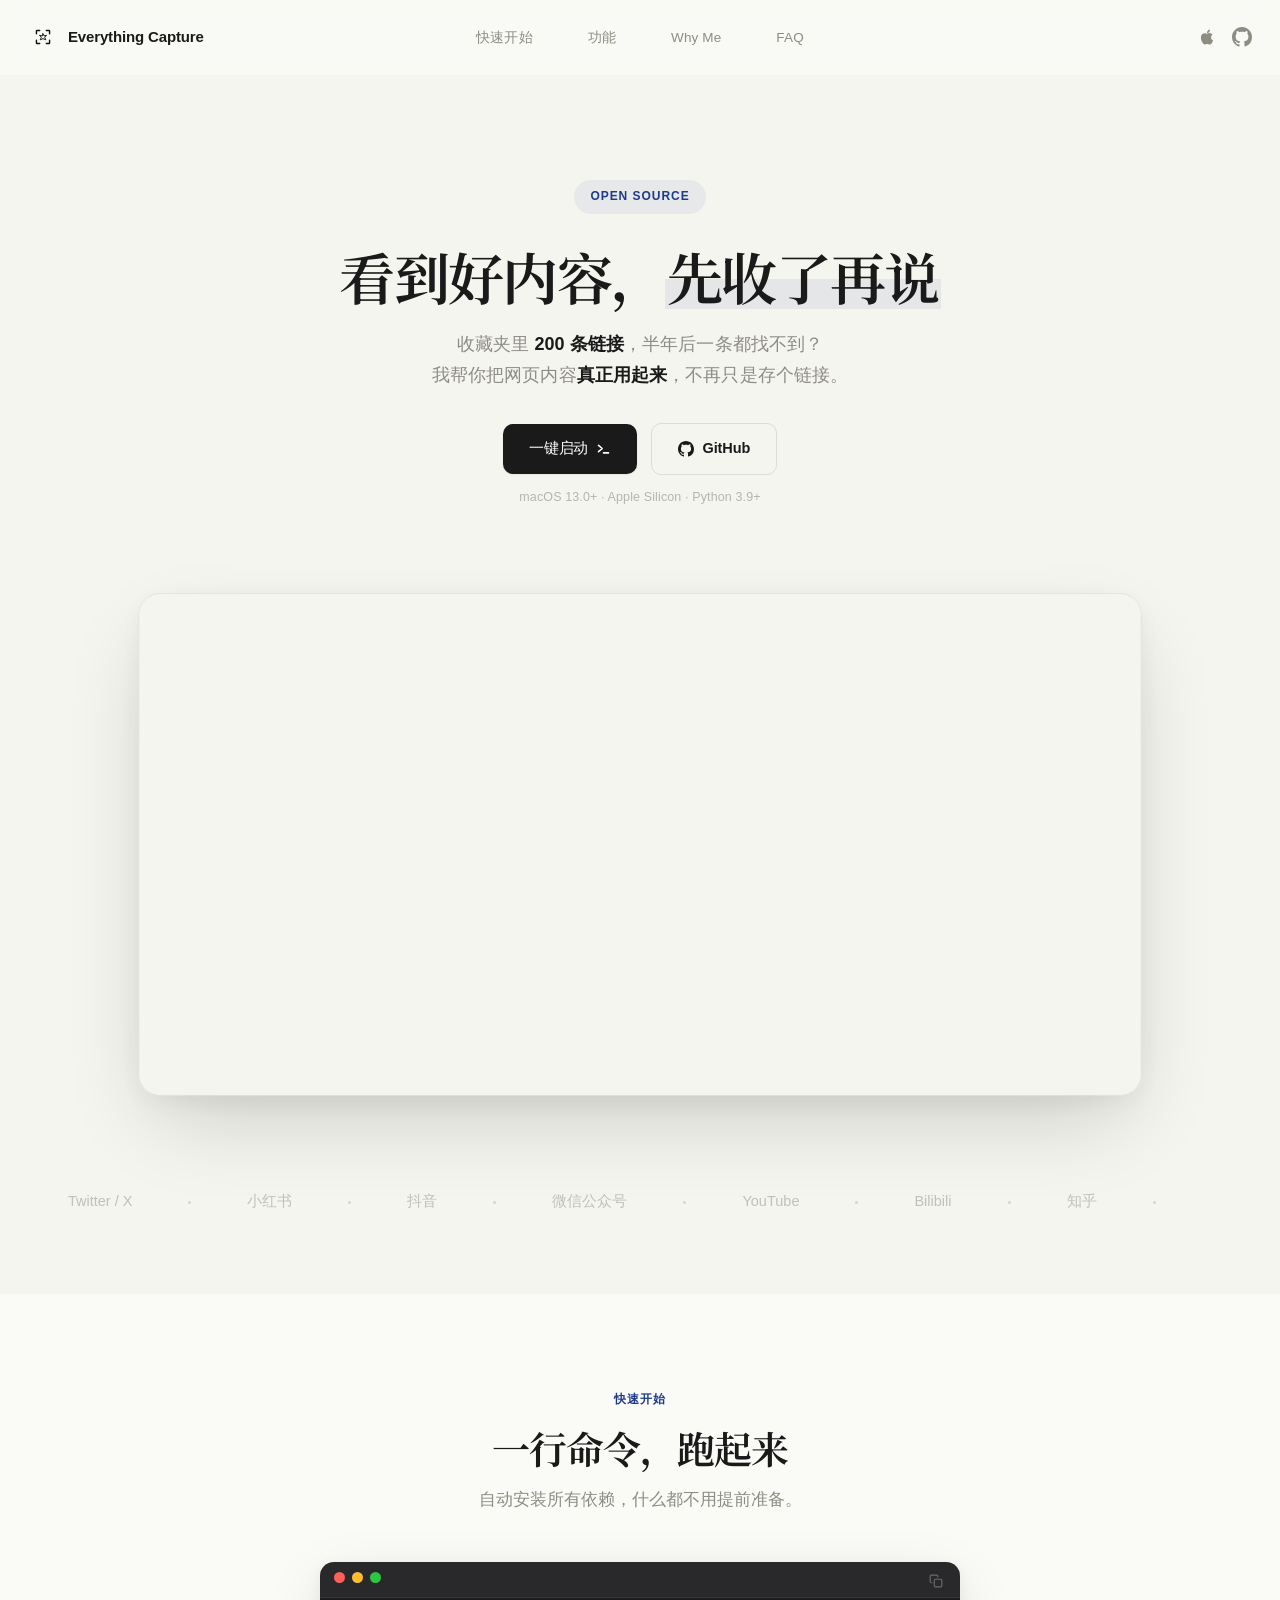
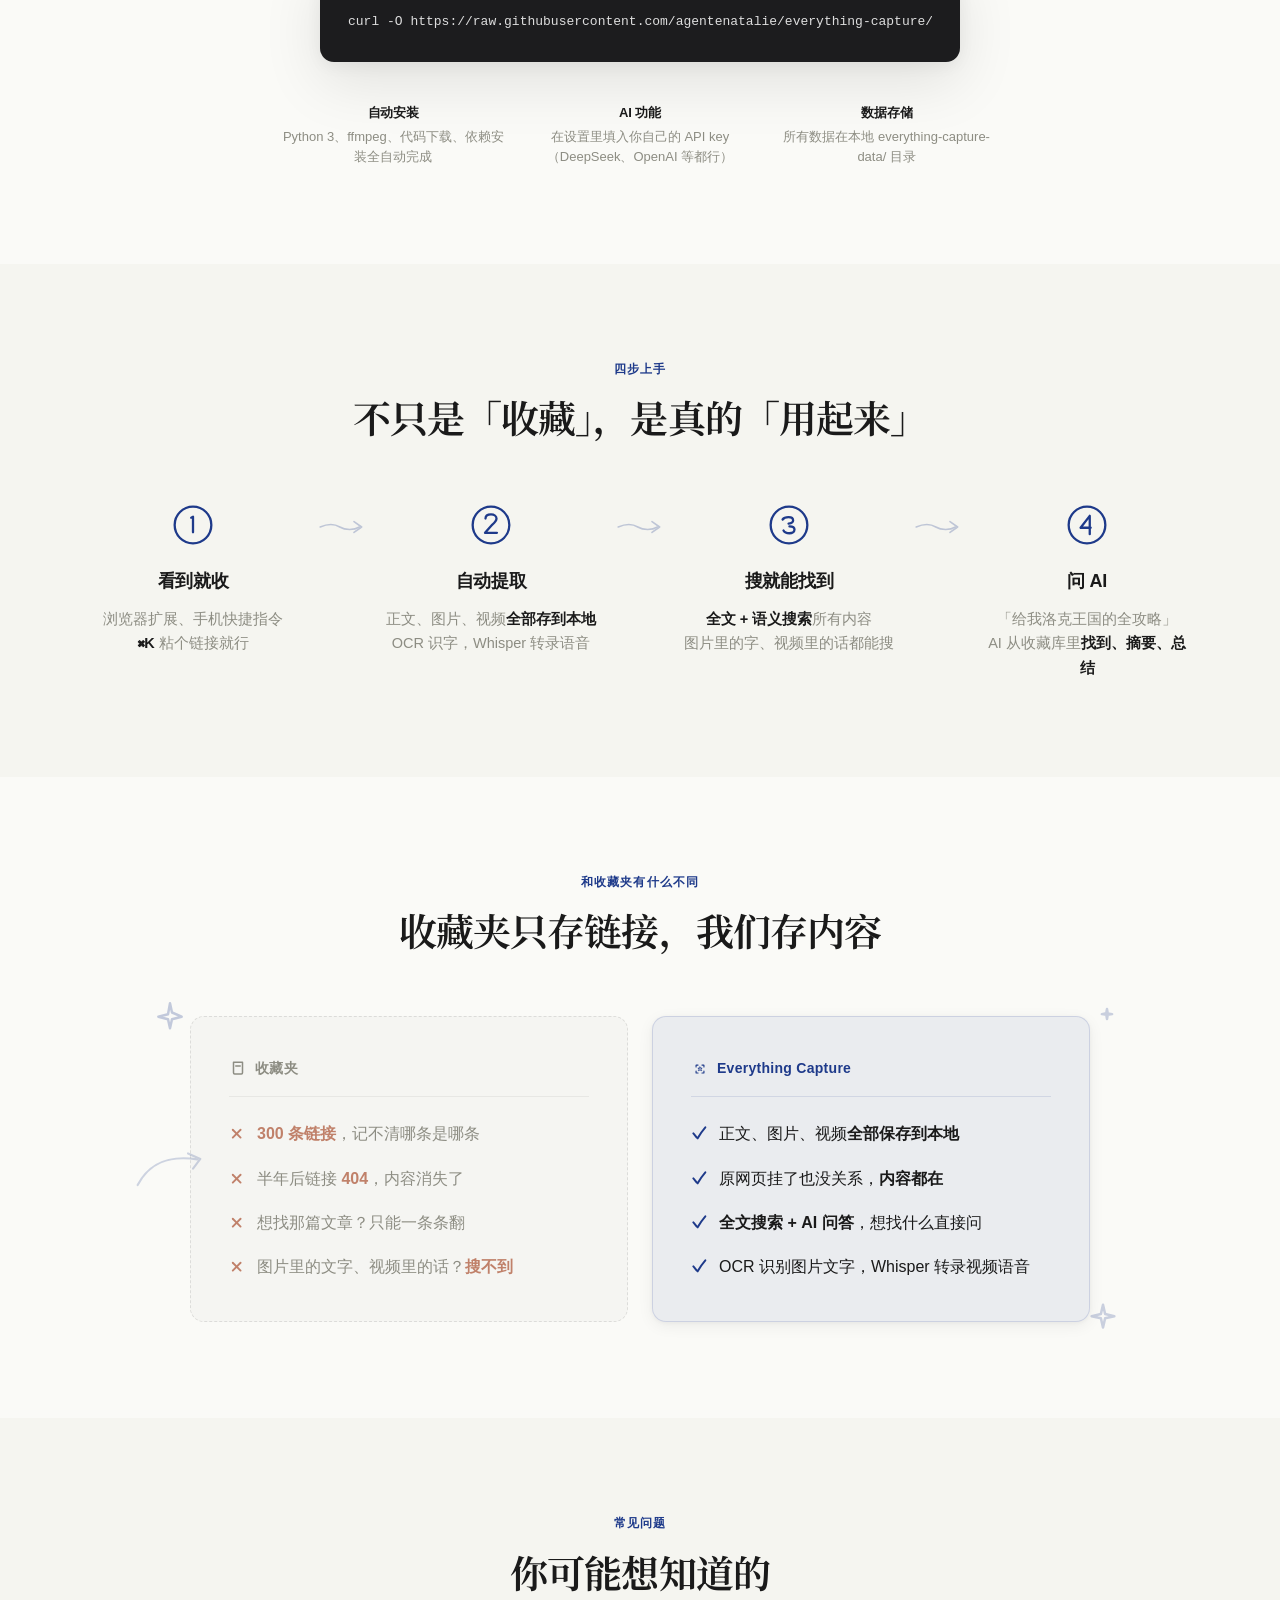
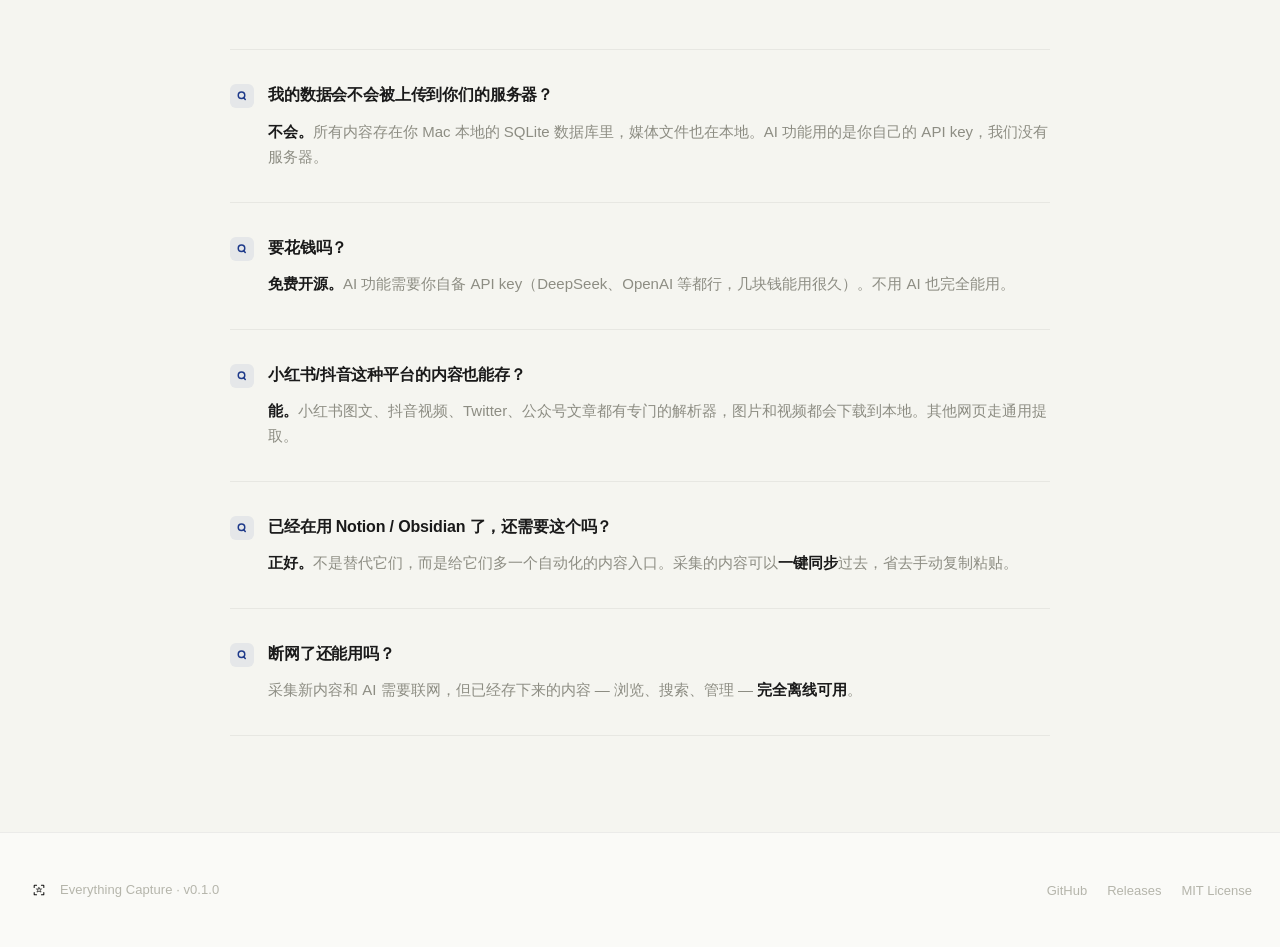
==== commit 3c813ff9: "Simplify setup flow and add automatic update support" ====
--- a/docs/index.html
+++ b/docs/index.html
@@ -97,17 +97,13 @@
   <div class="container">
     <div class="setup-header reveal">
       <div class="section-label">快速开始</div>
-      <h2 class="section-title">五行命令，跑起来</h2>
-      <p class="section-desc">只需要 Python 3 和一台 Mac。</p>
+      <h2 class="section-title">一行命令，跑起来</h2>
+      <p class="section-desc">自动安装所有依赖，什么都不用提前准备。</p>
     </div>
     <div class="setup-terminal reveal">
       <div class="setup-cmd-box" style="cursor:pointer" onclick="navigator.clipboard.writeText(document.getElementById('setup-code').textContent);var b=this.querySelector('.setup-copy-btn');b.classList.add('copied');clearTimeout(b._t);b._t=setTimeout(()=>b.classList.remove('copied'),2000)">
         <div class="setup-cmd-dots"><span></span><span></span><span></span></div>
-<pre class="setup-code" id="setup-code">git clone https://github.com/agentenatalie/everything-capture.git
-cd everything-capture
-python3 -m venv backend/venv
-backend/venv/bin/pip install -r requirements.txt
-./run</pre>
+<pre class="setup-code" id="setup-code">curl -O https://raw.githubusercontent.com/agentenatalie/everything-capture/main/setup.sh && bash setup.sh</pre>
         <span class="setup-copy-btn">
           <svg class="icon-copy" width="14" height="14" viewBox="0 0 24 24" fill="none" stroke="currentColor" stroke-width="2" stroke-linecap="round" stroke-linejoin="round"><rect x="9" y="9" width="13" height="13" rx="2"/><path d="M5 15H4a2 2 0 0 1-2-2V4a2 2 0 0 1 2-2h9a2 2 0 0 1 2 2v1"/></svg>
           <svg class="icon-check" width="14" height="14" viewBox="0 0 24 24" fill="none" stroke="currentColor" stroke-width="3" stroke-linecap="round" stroke-linejoin="round"><path d="M4 12.5l6 6L20 6"/></svg>
@@ -116,8 +112,8 @@
     </div>
     <div class="setup-notes reveal">
       <div class="setup-note">
-        <strong>环境要求</strong>
-        <span>Python 3.9+、macOS 13.0+（Apple Silicon）、Git</span>
+        <strong>自动安装</strong>
+        <span>Python 3、ffmpeg、代码下载、依赖安装全自动完成</span>
       </div>
       <div class="setup-note">
         <strong>AI 功能</strong>
--- a/docs/css/style.css
+++ b/docs/css/style.css
@@ -193,10 +193,9 @@
   display: inline-flex;
   align-items: center;
   gap: 6px;
-  font-family: 'Pangolin', cursive;
-  font-size: 14px;
-  font-weight: 400;
-  -webkit-text-stroke: 0.7px var(--accent);
+  font-family: -apple-system, 'SF Pro Display', 'Helvetica Neue', sans-serif;
+  font-size: 12px;
+  font-weight: 650;
   letter-spacing: 0.08em;
   text-transform: uppercase;
   color: var(--accent);
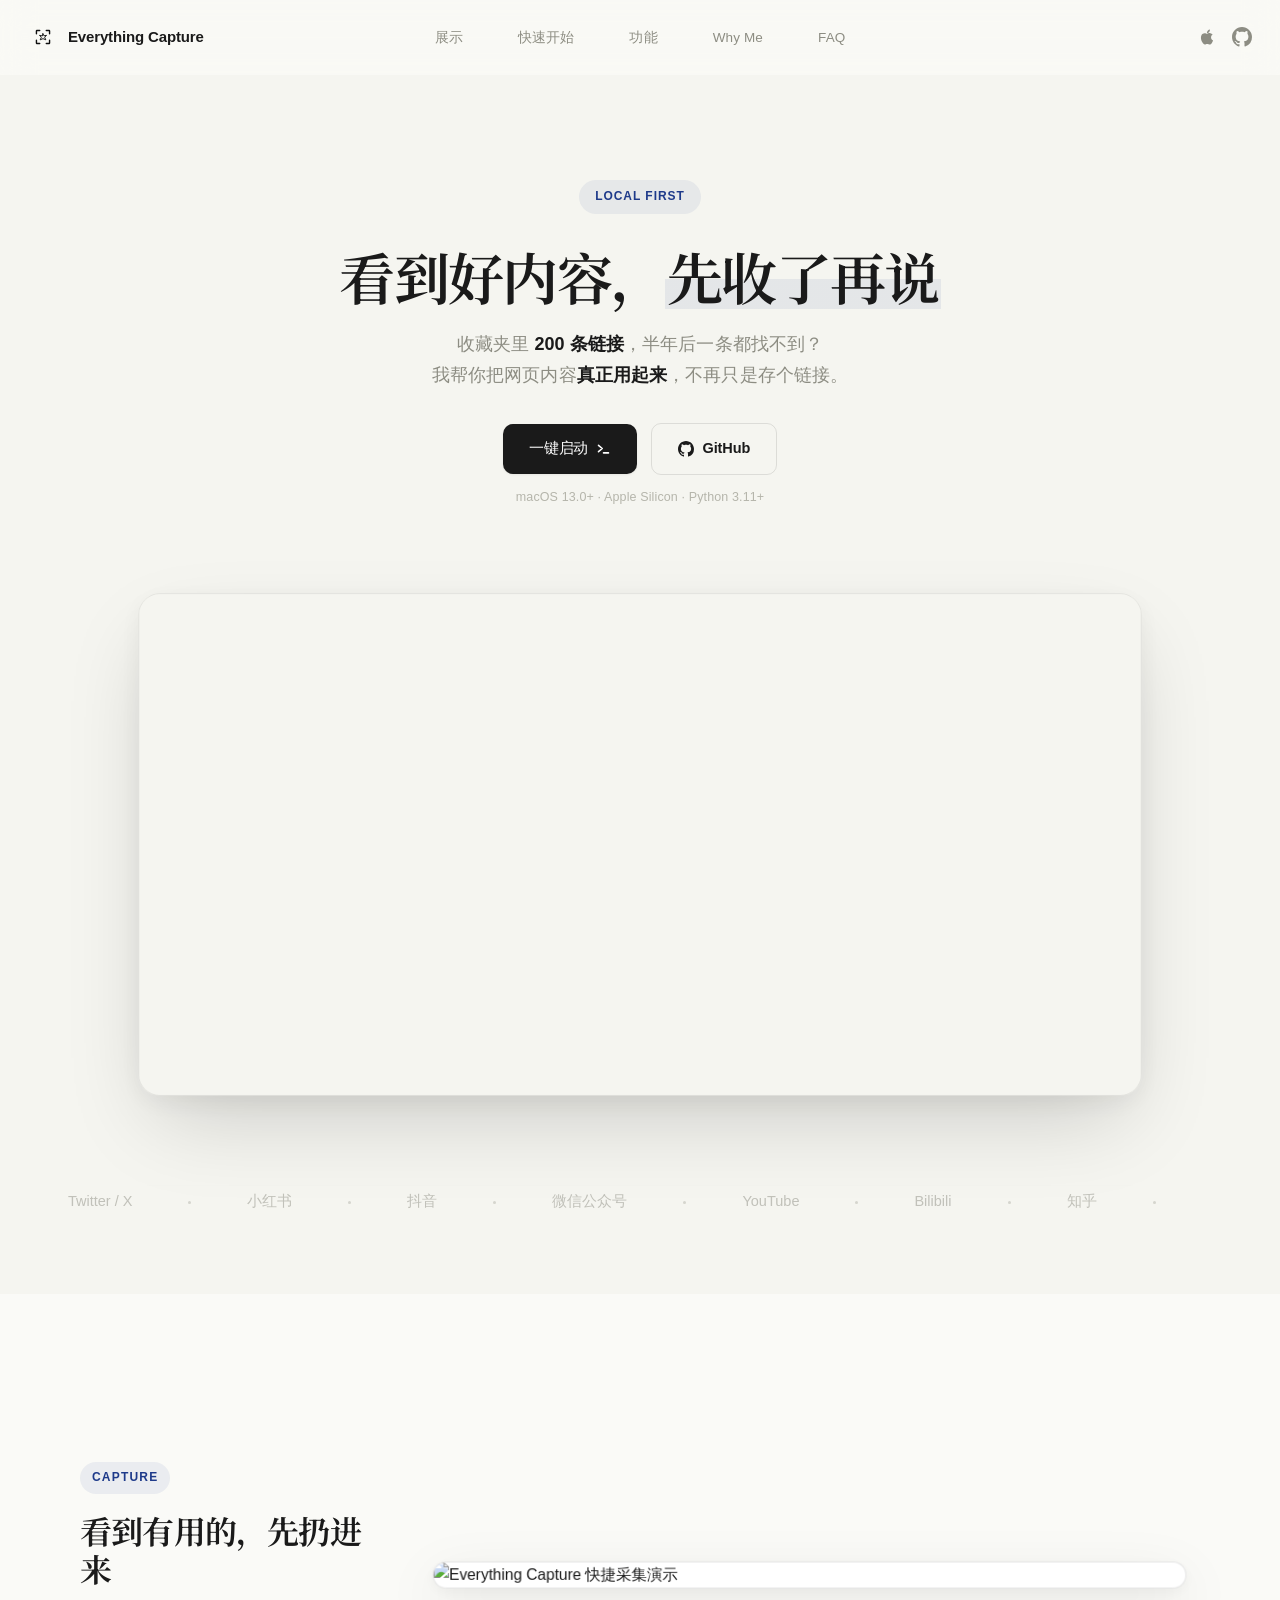
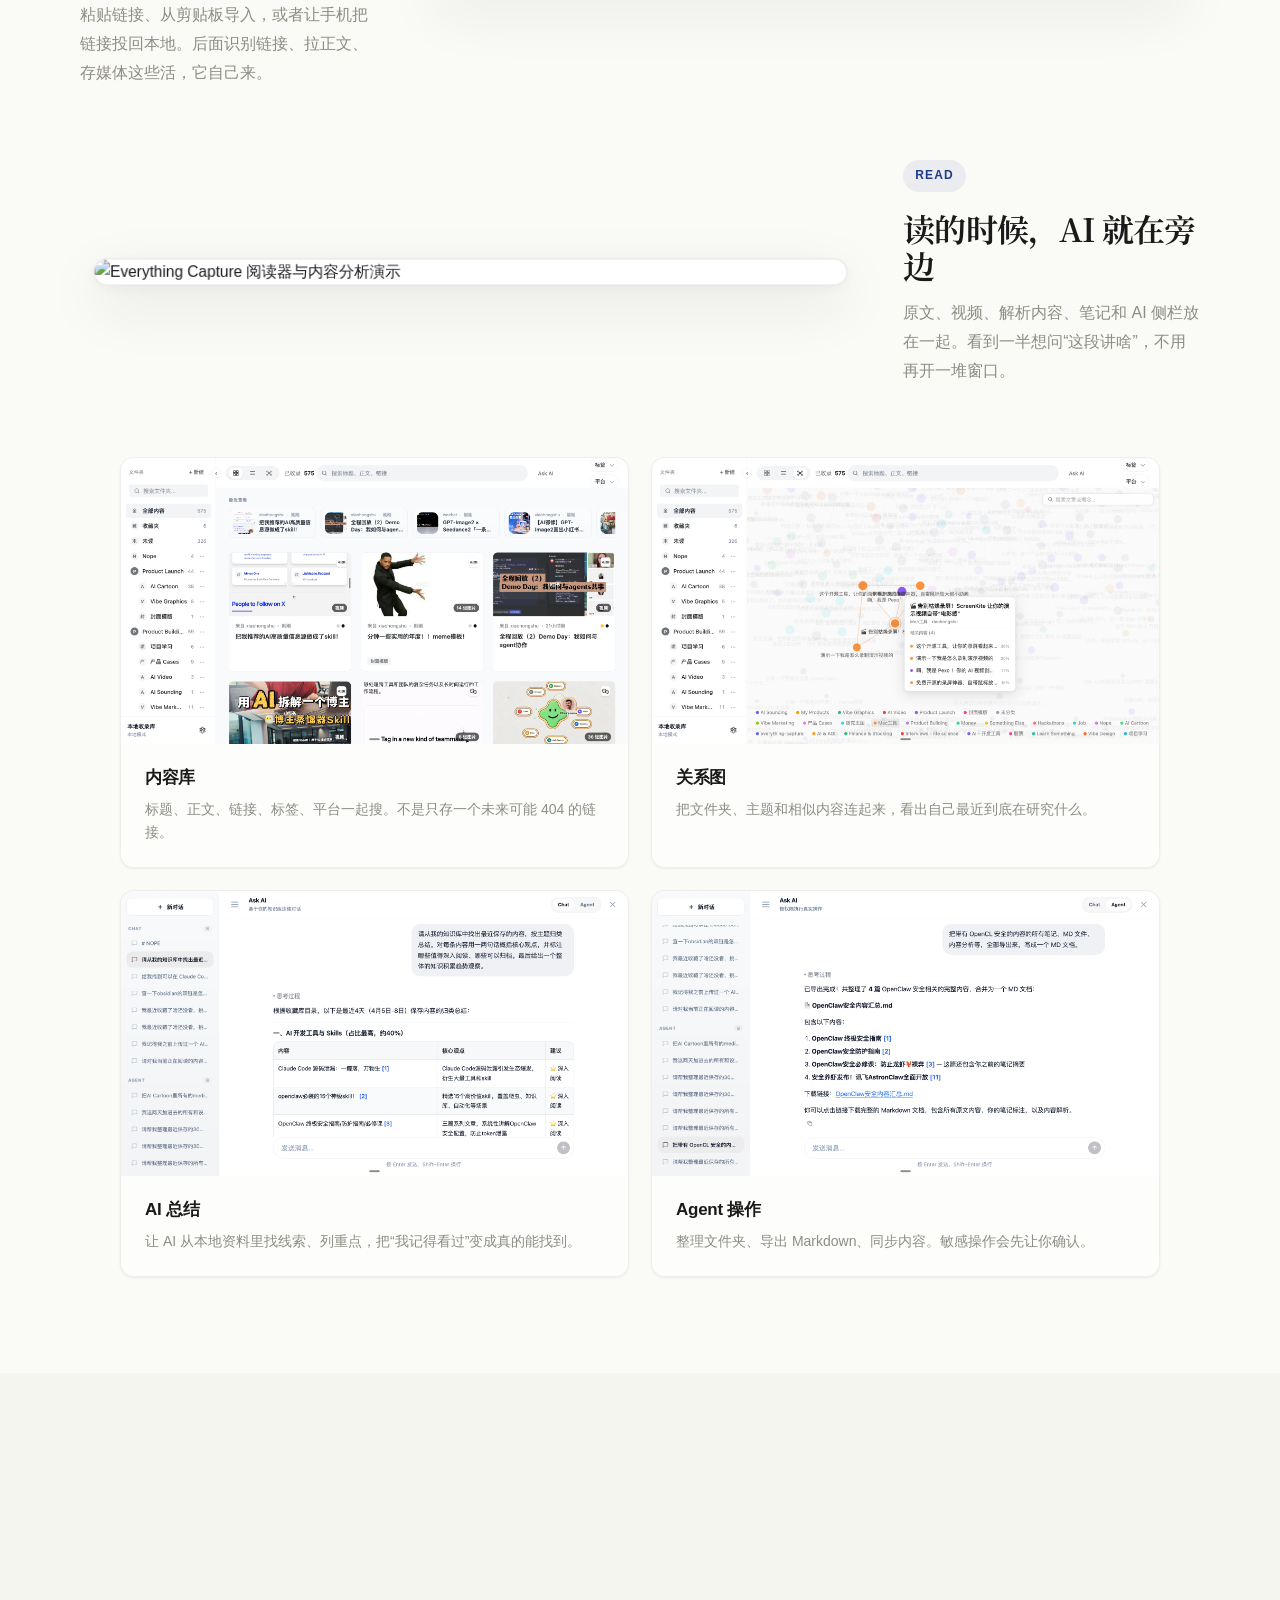
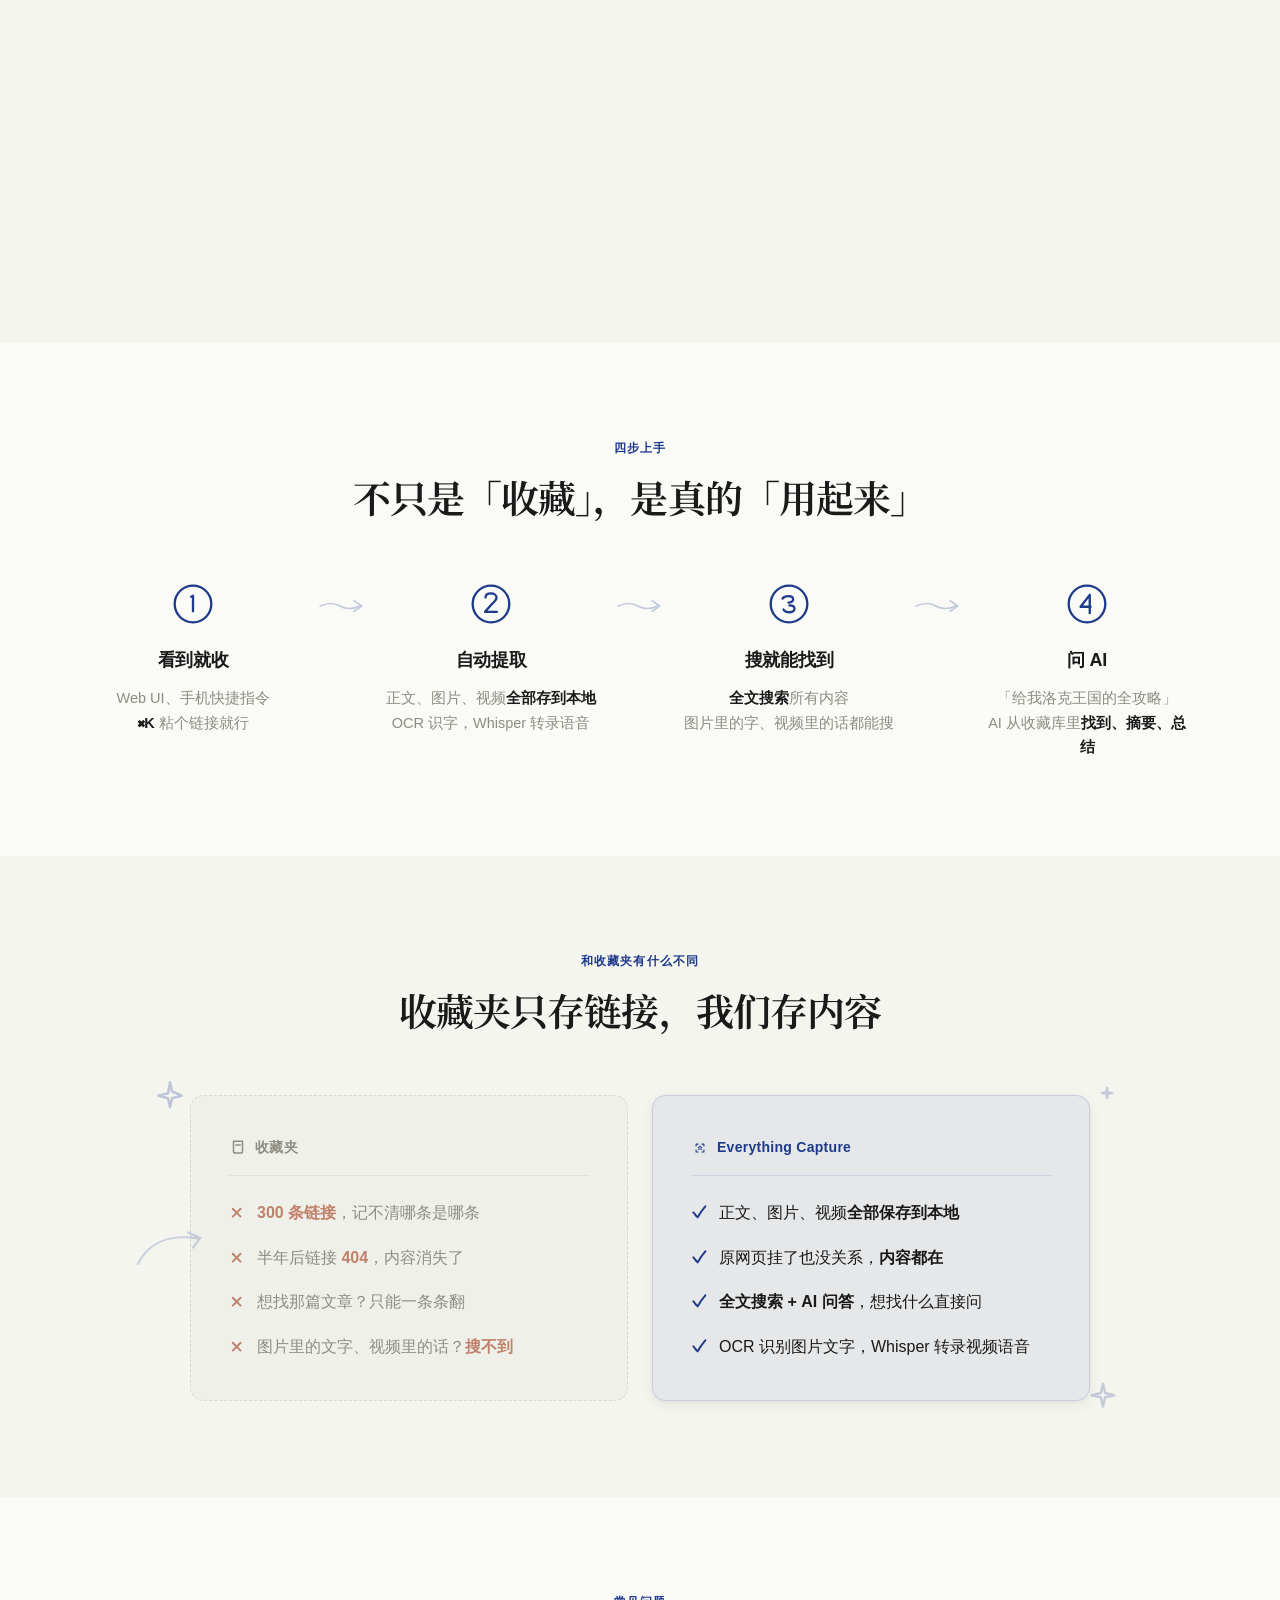
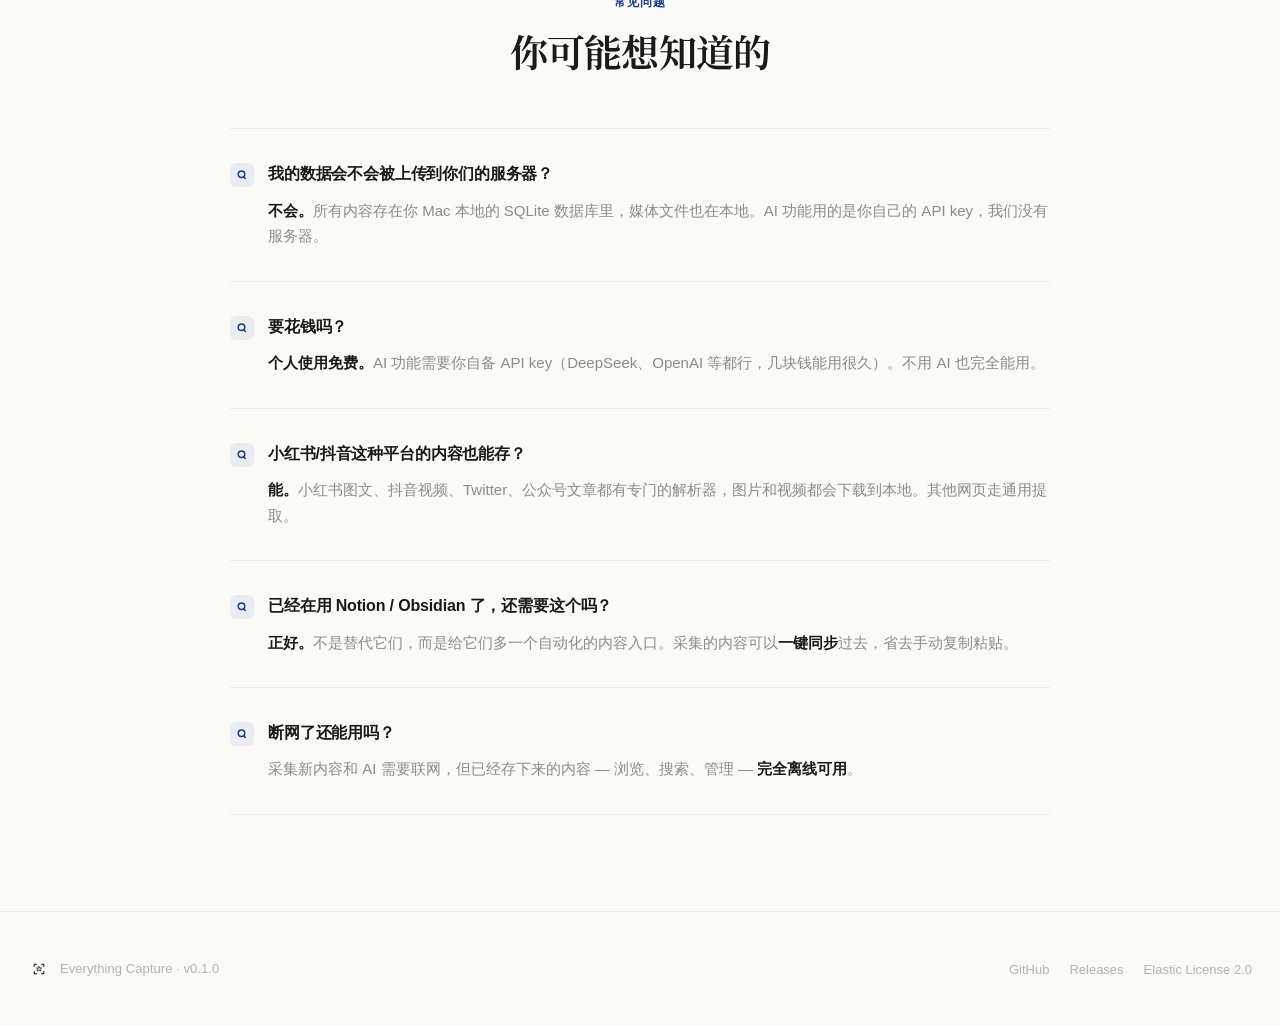
==== commit 8a294059: "Update landing page" ====
--- a/docs/index.html
+++ b/docs/index.html
@@ -1,5 +1,7 @@
 <!DOCTYPE html>
+<!-- Everything Capture — product landing page -->
 <html lang="zh-CN">
+
 <head>
   <meta charset="UTF-8">
   <meta name="viewport" content="width=device-width, initial-scale=1.0">
@@ -7,295 +9,460 @@
   <meta name="description" content="个人内容收藏与知识管理工具。采集任意网页内容，AI 智能分析，同步到 Notion 和 Obsidian。">
   <link rel="preconnect" href="https://fonts.googleapis.com">
   <link rel="preconnect" href="https://fonts.gstatic.com" crossorigin>
-  <link href="https://fonts.googleapis.com/css2?family=Noto+Serif+SC:wght@400;500;600;700&family=Pangolin&display=swap" rel="stylesheet">
+  <link href="https://fonts.googleapis.com/css2?family=Noto+Serif+SC:wght@400;500;600;700&family=Pangolin&display=swap"
+    rel="stylesheet">
   <link rel="stylesheet" href="css/style.css">
   <!-- Inline logo SVG as favicon -->
-  <link rel="icon" type="image/svg+xml" href="data:image/svg+xml,%3Csvg xmlns='http://www.w3.org/2000/svg' viewBox='0 0 128 128' fill='none'%3E%3Cpath d='M64 20 L73 50 L105 45 L82 66 L94 96 L64 78 L34 96 L46 66 L23 45 L55 50 Z' stroke='%23111' stroke-width='6' stroke-linejoin='round' stroke-linecap='round' fill='none'/%3E%3C/svg%3E">
+  <link rel="icon" type="image/svg+xml"
+    href="data:image/svg+xml,%3Csvg xmlns='http://www.w3.org/2000/svg' viewBox='0 0 128 128' fill='none'%3E%3Cpath d='M64 20 L73 50 L105 45 L82 66 L94 96 L64 78 L34 96 L46 66 L23 45 L55 50 Z' stroke='%23111' stroke-width='6' stroke-linejoin='round' stroke-linecap='round' fill='none'/%3E%3C/svg%3E">
 </head>
+
 <body>
 
-<!-- ===== Nav ===== -->
-<nav class="nav">
-  <div class="container">
-    <a href="#" class="nav-brand">
-      <svg width="30" height="30" viewBox="0 0 128 128" fill="none">
-        <path d="M36 50 L36 38 Q36 36, 38 36 L50 36" stroke="#111" stroke-width="6" stroke-linecap="round" fill="none"/>
-        <path d="M78 36 L90 36 Q92 36, 92 38 L92 50" stroke="#111" stroke-width="6" stroke-linecap="round" fill="none"/>
-        <path d="M92 78 L92 90 Q92 92, 90 92 L78 92" stroke="#111" stroke-width="6" stroke-linecap="round" fill="none"/>
-        <path d="M50 92 L38 92 Q36 92, 36 90 L36 78" stroke="#111" stroke-width="6" stroke-linecap="round" fill="none"/>
-        <path d="M64 50 L68 59 L79 57 L71 65 L76 76 L64 71 L52 76 L57 65 L49 57 L60 59 Z" stroke="#111" stroke-width="4" stroke-linejoin="round" stroke-linecap="round" fill="none"/>
-      </svg>
-      Everything Capture
-    </a>
-    <ul class="nav-links">
-      <li><a href="#setup"><span class="nav-link-text">快速开始</span></a></li>
-      <li><a href="#features"><span class="nav-link-text">功能</span></a></li>
-      <li><a href="#how-it-works"><span class="nav-link-text">Why Me</span></a></li>
-      <li><a href="#faq"><span class="nav-link-text">FAQ</span></a></li>
-    </ul>
-    <div class="nav-actions">
-      <a href="https://github.com/agentenatalie/everything-capture/releases/latest/download/EverythingCapture-0.1.0-arm64.dmg" class="nav-icon-link" title="下载 macOS 版本"><svg width="18" height="18" viewBox="0 0 24 24" fill="currentColor"><path d="M18.71 19.5c-.83 1.24-1.71 2.45-3.05 2.47-1.34.03-1.77-.79-3.29-.79-1.53 0-2 .77-3.27.82-1.31.05-2.3-1.32-3.14-2.53C4.25 17 2.94 12.45 4.7 9.39c.87-1.52 2.43-2.48 4.12-2.51 1.28-.02 2.5.87 3.29.87.78 0 2.26-1.07 3.8-.91.65.03 2.47.26 3.64 1.98-.09.06-2.17 1.28-2.15 3.81.03 3.02 2.65 4.03 2.68 4.04-.03.07-.42 1.44-1.38 2.83M13 3.5c.73-.83 1.94-1.46 2.94-1.5.13 1.17-.34 2.35-1.04 3.19-.69.85-1.83 1.51-2.95 1.42-.15-1.15.41-2.35 1.05-3.11z"/></svg></a>
-      <a href="https://github.com/agentenatalie/everything-capture" class="nav-icon-link" title="GitHub"><svg width="20" height="20" viewBox="0 0 24 24" fill="currentColor"><path d="M12 0C5.37 0 0 5.37 0 12c0 5.31 3.435 9.795 8.205 11.385.6.105.825-.255.825-.57 0-.285-.015-1.23-.015-2.235-3.015.555-3.795-.735-4.035-1.41-.135-.345-.72-1.41-1.23-1.695-.42-.225-1.02-.78-.015-.795.945-.015 1.62.87 1.845 1.23 1.08 1.815 2.805 1.305 3.495.99.105-.78.42-1.305.765-1.605-2.67-.3-5.46-1.335-5.46-5.925 0-1.305.465-2.385 1.23-3.225-.12-.3-.54-1.53.12-3.18 0 0 1.005-.315 3.3 1.23.96-.27 1.98-.405 3-.405s2.04.135 3 .405c2.295-1.56 3.3-1.23 3.3-1.23.66 1.65.24 2.88.12 3.18.765.84 1.23 1.905 1.23 3.225 0 4.605-2.805 5.625-5.475 5.925.435.375.81 1.095.81 2.22 0 1.605-.015 2.895-.015 3.3 0 .315.225.69.825.57A12.02 12.02 0 0 0 24 12c0-6.63-5.37-12-12-12z"/></svg></a>
-    </div>
-  </div>
-</nav>
-
-<!-- ===== Hero ===== -->
-<section class="hero">
-  <div class="container">
-    <div class="reveal">
-      <div class="hero-badge">open source</div>
-    </div>
-    <h1 class="reveal">
-      看到好内容，<span class="highlight">先收了再说</span>
-    </h1>
-    <p class="hero-sub reveal">
-      收藏夹里 <strong>200 条链接</strong>，半年后一条都找不到？<br>
-      我帮你把网页内容<strong>真正用起来</strong>，不再只是存个链接。
-    </p>
-    <div class="hero-actions reveal">
-      <a href="#setup" class="btn btn-primary">
-        <span class="btn-text">一键启动</span>
-        <svg width="15" height="15" viewBox="0 0 24 24" fill="none" stroke="currentColor" stroke-width="2.5" stroke-linecap="round" stroke-linejoin="round"><path d="M4 17l6-5-6-5"/><path d="M12 19h8"/></svg>
+  <!-- ===== Nav ===== -->
+  <nav class="nav">
+    <div class="container">
+      <a href="#" class="nav-brand">
+        <svg width="30" height="30" viewBox="0 0 128 128" fill="none">
+          <path d="M36 50 L36 38 Q36 36, 38 36 L50 36" stroke="#111" stroke-width="6" stroke-linecap="round"
+            fill="none" />
+          <path d="M78 36 L90 36 Q92 36, 92 38 L92 50" stroke="#111" stroke-width="6" stroke-linecap="round"
+            fill="none" />
+          <path d="M92 78 L92 90 Q92 92, 90 92 L78 92" stroke="#111" stroke-width="6" stroke-linecap="round"
+            fill="none" />
+          <path d="M50 92 L38 92 Q36 92, 36 90 L36 78" stroke="#111" stroke-width="6" stroke-linecap="round"
+            fill="none" />
+          <path d="M64 50 L68 59 L79 57 L71 65 L76 76 L64 71 L52 76 L57 65 L49 57 L60 59 Z" stroke="#111"
+            stroke-width="4" stroke-linejoin="round" stroke-linecap="round" fill="none" />
+        </svg>
+        Everything Capture
       </a>
-      <a href="https://github.com/agentenatalie/everything-capture" class="btn btn-secondary">
-        <svg width="16" height="16" viewBox="0 0 24 24" fill="currentColor"><path d="M12 0C5.37 0 0 5.37 0 12c0 5.31 3.435 9.795 8.205 11.385.6.105.825-.255.825-.57 0-.285-.015-1.23-.015-2.235-3.015.555-3.795-.735-4.035-1.41-.135-.345-.72-1.41-1.23-1.695-.42-.225-1.02-.78-.015-.795.945-.015 1.62.87 1.845 1.23 1.08 1.815 2.805 1.305 3.495.99.105-.78.42-1.305.765-1.605-2.67-.3-5.46-1.335-5.46-5.925 0-1.305.465-2.385 1.23-3.225-.12-.3-.54-1.53.12-3.18 0 0 1.005-.315 3.3 1.23.96-.27 1.98-.405 3-.405s2.04.135 3 .405c2.295-1.56 3.3-1.23 3.3-1.23.66 1.65.24 2.88.12 3.18.765.84 1.23 1.905 1.23 3.225 0 4.605-2.805 5.625-5.475 5.925.435.375.81 1.095.81 2.22 0 1.605-.015 2.895-.015 3.3 0 .315.225.69.825.57A12.02 12.02 0 0 0 24 12c0-6.63-5.37-12-12-12z"/></svg>
-        GitHub
-      </a>
-    </div>
-    <p class="hero-meta reveal">macOS 13.0+ &middot; Apple Silicon &middot; Python 3.9+</p>
-
-    <!-- Hero video -->
-    <div class="hero-video-wrap reveal">
-      <video class="hero-video" autoplay loop muted playsinline>
-        <source src="images/hero.mp4" type="video/mp4">
-        <source src="images/hero.mov" type="video/quicktime">
-      </video>
-    </div>
-
-    <!-- Platforms marquee -->
-    <div class="platforms">
-      <div class="marquee-track">
-        <span class="marquee-item">Twitter / X</span><span class="marquee-sep"></span>
-        <span class="marquee-item">小红书</span><span class="marquee-sep"></span>
-        <span class="marquee-item">抖音</span><span class="marquee-sep"></span>
-        <span class="marquee-item">微信公众号</span><span class="marquee-sep"></span>
-        <span class="marquee-item">YouTube</span><span class="marquee-sep"></span>
-        <span class="marquee-item">Bilibili</span><span class="marquee-sep"></span>
-        <span class="marquee-item">知乎</span><span class="marquee-sep"></span>
-        <span class="marquee-item">GitHub</span><span class="marquee-sep"></span>
-        <span class="marquee-item">Medium</span><span class="marquee-sep"></span>
-        <span class="marquee-item">Substack</span><span class="marquee-sep"></span>
-        <span class="marquee-item">Any Website</span><span class="marquee-sep"></span>
-      </div>
-    </div>
-  </div>
-</section>
-
-<!-- ===== Setup ===== -->
-<section id="setup">
-  <div class="container">
-    <div class="setup-header reveal">
-      <div class="section-label">快速开始</div>
-      <h2 class="section-title">一行命令，跑起来</h2>
-      <p class="section-desc">自动安装所有依赖，什么都不用提前准备。</p>
-    </div>
-    <div class="setup-terminal reveal">
-      <div class="setup-cmd-box" style="cursor:pointer" onclick="navigator.clipboard.writeText(document.getElementById('setup-code').textContent);var b=this.querySelector('.setup-copy-btn');b.classList.add('copied');clearTimeout(b._t);b._t=setTimeout(()=>b.classList.remove('copied'),2000)">
-        <div class="setup-cmd-dots"><span></span><span></span><span></span></div>
-<pre class="setup-code" id="setup-code">curl -O https://raw.githubusercontent.com/agentenatalie/everything-capture/main/setup.sh && bash setup.sh</pre>
-        <span class="setup-copy-btn">
-          <svg class="icon-copy" width="14" height="14" viewBox="0 0 24 24" fill="none" stroke="currentColor" stroke-width="2" stroke-linecap="round" stroke-linejoin="round"><rect x="9" y="9" width="13" height="13" rx="2"/><path d="M5 15H4a2 2 0 0 1-2-2V4a2 2 0 0 1 2-2h9a2 2 0 0 1 2 2v1"/></svg>
-          <svg class="icon-check" width="14" height="14" viewBox="0 0 24 24" fill="none" stroke="currentColor" stroke-width="3" stroke-linecap="round" stroke-linejoin="round"><path d="M4 12.5l6 6L20 6"/></svg>
-        </span>
-      </div>
-    </div>
-    <div class="setup-notes reveal">
-      <div class="setup-note">
-        <strong>自动安装</strong>
-        <span>Python 3、ffmpeg、代码下载、依赖安装全自动完成</span>
-      </div>
-      <div class="setup-note">
-        <strong>AI 功能</strong>
-        <span>在设置里填入你自己的 API key（DeepSeek、OpenAI 等都行）</span>
-      </div>
-      <div class="setup-note">
-        <strong>数据存储</strong>
-        <span>所有数据在本地 everything-capture-data/ 目录</span>
-      </div>
-    </div>
-  </div>
-</section>
-
-<!-- ===== Steps ===== -->
-<section id="features">
-  <div class="container">
-    <div class="steps-header reveal">
-      <div class="section-label">四步上手</div>
-      <h2 class="section-title">不只是「收藏」，是真的「用起来」</h2>
-    </div>
-    <div class="steps-flow stagger">
-      <div class="step-item reveal">
-        <div class="step-number">
-          <svg width="44" height="44" viewBox="0 0 48 48" fill="none" stroke="#1e3a8a" stroke-width="2.5" stroke-linecap="round" stroke-linejoin="round"><circle cx="24" cy="24" r="20"/><path d="M22 16l2-1v17"/></svg>
-        </div>
-        <h3>看到就收</h3>
-        <p>浏览器扩展、手机快捷指令<br><strong>⌘K</strong> 粘个链接就行</p>
-      </div>
-      <div class="step-arrow reveal" aria-hidden="true">
-        <svg width="48" height="24" viewBox="0 0 44 20" fill="none" stroke="#1e3a8a" stroke-width="1.5" stroke-linecap="round" stroke-linejoin="round" opacity="0.25"><path d="M2 10c7-3 13-3 18 0s13 3 18 0"/><path d="M33 5l7 5-7 5"/></svg>
-      </div>
-      <div class="step-item reveal">
-        <div class="step-number">
-          <svg width="44" height="44" viewBox="0 0 48 48" fill="none" stroke="#1e3a8a" stroke-width="2.5" stroke-linecap="round" stroke-linejoin="round"><circle cx="24" cy="24" r="20"/><path d="M18 17c0-3 2.5-4.5 6-4.5s6 2 6 4.5-2 4.5-4.5 6.5l-8 9h13"/></svg>
-        </div>
-        <h3>自动提取</h3>
-        <p>正文、图片、视频<strong>全部存到本地</strong><br>OCR 识字，Whisper 转录语音</p>
-      </div>
-      <div class="step-arrow reveal" aria-hidden="true">
-        <svg width="48" height="24" viewBox="0 0 44 20" fill="none" stroke="#1e3a8a" stroke-width="1.5" stroke-linecap="round" stroke-linejoin="round" opacity="0.25"><path d="M2 10c7-3 13-3 18 0s13 3 18 0"/><path d="M33 5l7 5-7 5"/></svg>
-      </div>
-      <div class="step-item reveal">
-        <div class="step-number">
-          <svg width="44" height="44" viewBox="0 0 48 48" fill="none" stroke="#1e3a8a" stroke-width="2.5" stroke-linecap="round" stroke-linejoin="round"><circle cx="24" cy="24" r="20"/><path d="M17 18c1-1.5 3.5-2.5 6.5-2.5 3 0 5 1.5 5 3.5 0 2.5-2.5 3-5 3.5M18 30c1 2 3.5 3 6.5 3 3 0 5.5-1.5 5.5-4s-2.5-3.5-5.5-3.5"/></svg>
-        </div>
-        <h3>搜就能找到</h3>
-        <p><strong>全文 + 语义搜索</strong>所有内容<br>图片里的字、视频里的话都能搜</p>
-      </div>
-      <div class="step-arrow reveal" aria-hidden="true">
-        <svg width="48" height="24" viewBox="0 0 44 20" fill="none" stroke="#1e3a8a" stroke-width="1.5" stroke-linecap="round" stroke-linejoin="round" opacity="0.25"><path d="M2 10c7-3 13-3 18 0s13 3 18 0"/><path d="M33 5l7 5-7 5"/></svg>
-      </div>
-      <div class="step-item reveal">
-        <div class="step-number">
-          <svg width="44" height="44" viewBox="0 0 48 48" fill="none" stroke="#1e3a8a" stroke-width="2.5" stroke-linecap="round" stroke-linejoin="round"><circle cx="24" cy="24" r="20"/><path d="M27 14l-10 13h11M27 14v20"/></svg>
-        </div>
-        <h3>问 AI</h3>
-        <p>「给我洛克王国的全攻略」<br>AI 从收藏库里<strong>找到、摘要、总结</strong></p>
-      </div>
-    </div>
-  </div>
-</section>
-
-<!-- ===== How it works ===== -->
-<section id="how-it-works">
-  <div class="container">
-    <div class="steps-header reveal">
-      <div class="section-label">和收藏夹有什么不同</div>
-      <h2 class="section-title">收藏夹只存链接，我们存内容</h2>
-    </div>
-    <div class="comparison-wrap">
-      <!-- Hand-drawn doodles around comparison -->
-      <svg class="comp-doodle comp-doodle-star-tl" aria-hidden="true" width="40" height="40" viewBox="0 0 24 24" fill="none" stroke="#1e3a8a" stroke-width="1.5" stroke-linecap="round" stroke-linejoin="round" opacity="0.25"><path d="M12 2l1.2 5.5L19 10l-5.8 1.5L12 17l-1.2-5.5L5 10l5.8-1.5Z"/></svg>
-      <svg class="comp-doodle comp-doodle-star-tr" aria-hidden="true" width="30" height="30" viewBox="0 0 24 24" fill="none" stroke="#1e3a8a" stroke-width="2" stroke-linecap="round" stroke-linejoin="round" opacity="0.22"><path d="M12 4l.6 3.5 3.5.6-3.5.6L12 12l-.6-3.3-3.5-.6 3.5-.7Z"/></svg>
-      <svg class="comp-doodle comp-doodle-arrow" aria-hidden="true" width="80" height="40" viewBox="0 0 56 28" fill="none" stroke="#1e3a8a" stroke-width="1.5" stroke-linecap="round" stroke-linejoin="round" opacity="0.2"><path d="M4 22C14 8 28 4 48 10"/><path d="M42 5l8 5-6 6"/></svg>
-      <svg class="comp-doodle comp-doodle-star-br" aria-hidden="true" width="34" height="34" viewBox="0 0 24 24" fill="none" stroke="#1e3a8a" stroke-width="1.8" stroke-linecap="round" stroke-linejoin="round" opacity="0.22"><path d="M12 2l1.5 6.5L20 10l-6.5 1.5L12 18l-1.5-6.5L4 10l6.5-1.5Z"/></svg>
-
-      <div class="comparison stagger">
-        <div class="comparison-col comparison-before reveal">
-          <div class="comparison-label">
-            <svg class="comparison-label-icon" width="18" height="18" viewBox="0 0 24 24" fill="none" stroke="currentColor" stroke-width="2" stroke-linecap="round" stroke-linejoin="round"><path d="M6 3h12M6 3v14c0 1 .5 1.5 1.5 1.5h9c1 0 1.5-.5 1.5-1.5V3"/><path d="M9 8h6"/></svg>
-            收藏夹
-          </div>
-          <ul class="comparison-list">
-            <li>
-              <span class="comparison-pain">300 条链接</span>，记不清哪条是哪条
-            </li>
-            <li>
-              半年后链接 <span class="comparison-pain">404</span>，内容消失了
-            </li>
-            <li>
-              想找那篇文章？只能一条条翻
-            </li>
-            <li>
-              图片里的文字、视频里的话？<span class="comparison-pain">搜不到</span>
-            </li>
-          </ul>
-        </div>
-        <div class="comparison-col comparison-after reveal">
-          <div class="comparison-label">
-            <svg class="comparison-label-icon" width="18" height="18" viewBox="0 0 128 128" fill="none" stroke="currentColor" stroke-linecap="round" stroke-linejoin="round"><path d="M36 50 L36 38 Q36 36, 38 36 L50 36" stroke-width="8"/><path d="M78 36 L90 36 Q92 36, 92 38 L92 50" stroke-width="8"/><path d="M92 78 L92 90 Q92 92, 90 92 L78 92" stroke-width="8"/><path d="M50 92 L38 92 Q36 92, 36 90 L36 78" stroke-width="8"/><path d="M64 50 L68 59 L79 57 L71 65 L76 76 L64 71 L52 76 L57 65 L49 57 L60 59 Z" stroke-width="5.5"/></svg>
-            Everything Capture
-          </div>
-          <ul class="comparison-list">
-            <li>正文、图片、视频<strong>全部保存到本地</strong></li>
-            <li>原网页挂了也没关系，<strong>内容都在</strong></li>
-            <li><strong>全文搜索 + AI 问答</strong>，想找什么直接问</li>
-            <li>OCR 识别图片文字，Whisper 转录视频语音</li>
-          </ul>
-        </div>
-      </div>
-    </div>
-  </div>
-</section>
-
-<!-- ===== FAQ ===== -->
-<section id="faq">
-  <div class="container">
-    <div class="faq-header reveal">
-      <div class="section-label">常见问题</div>
-      <h2 class="section-title">你可能想知道的</h2>
-    </div>
-    <div class="faq-grid">
-      <div class="faq-item reveal">
-        <div class="faq-question">
-          <span class="faq-q-marker"><svg width="12" height="12" viewBox="0 0 24 24" fill="none" stroke="#1e3a8a" stroke-width="3" stroke-linecap="round" stroke-linejoin="round"><circle cx="11" cy="10.5" r="6.5"/><path d="M15 15l3.5 4"/></svg></span>
-          我的数据会不会被上传到你们的服务器？
-        </div>
-        <div class="faq-answer"><strong>不会。</strong>所有内容存在你 Mac 本地的 SQLite 数据库里，媒体文件也在本地。AI 功能用的是你自己的 API key，我们没有服务器。</div>
-      </div>
-      <div class="faq-item reveal">
-        <div class="faq-question">
-          <span class="faq-q-marker"><svg width="12" height="12" viewBox="0 0 24 24" fill="none" stroke="#1e3a8a" stroke-width="3" stroke-linecap="round" stroke-linejoin="round"><circle cx="11" cy="10.5" r="6.5"/><path d="M15 15l3.5 4"/></svg></span>
-          要花钱吗？
-        </div>
-        <div class="faq-answer"><strong>免费开源。</strong>AI 功能需要你自备 API key（DeepSeek、OpenAI 等都行，几块钱能用很久）。不用 AI 也完全能用。</div>
-      </div>
-      <div class="faq-item reveal">
-        <div class="faq-question">
-          <span class="faq-q-marker"><svg width="12" height="12" viewBox="0 0 24 24" fill="none" stroke="#1e3a8a" stroke-width="3" stroke-linecap="round" stroke-linejoin="round"><circle cx="11" cy="10.5" r="6.5"/><path d="M15 15l3.5 4"/></svg></span>
-          小红书/抖音这种平台的内容也能存？
-        </div>
-        <div class="faq-answer"><strong>能。</strong>小红书图文、抖音视频、Twitter、公众号文章都有专门的解析器，图片和视频都会下载到本地。其他网页走通用提取。</div>
-      </div>
-      <div class="faq-item reveal">
-        <div class="faq-question">
-          <span class="faq-q-marker"><svg width="12" height="12" viewBox="0 0 24 24" fill="none" stroke="#1e3a8a" stroke-width="3" stroke-linecap="round" stroke-linejoin="round"><circle cx="11" cy="10.5" r="6.5"/><path d="M15 15l3.5 4"/></svg></span>
-          已经在用 Notion / Obsidian 了，还需要这个吗？
-        </div>
-        <div class="faq-answer"><strong>正好。</strong>不是替代它们，而是给它们多一个自动化的内容入口。采集的内容可以<strong>一键同步</strong>过去，省去手动复制粘贴。</div>
-      </div>
-      <div class="faq-item reveal">
-        <div class="faq-question">
-          <span class="faq-q-marker"><svg width="12" height="12" viewBox="0 0 24 24" fill="none" stroke="#1e3a8a" stroke-width="3" stroke-linecap="round" stroke-linejoin="round"><circle cx="11" cy="10.5" r="6.5"/><path d="M15 15l3.5 4"/></svg></span>
-          断网了还能用吗？
-        </div>
-        <div class="faq-answer">采集新内容和 AI 需要联网，但已经存下来的内容 — 浏览、搜索、管理 — <strong>完全离线可用</strong>。</div>
-      </div>
-    </div>
-  </div>
-</section>
-
-<!-- ===== Footer ===== -->
-<footer class="footer">
-  <div class="container">
-    <div class="footer-brand">
-      <svg width="22" height="22" viewBox="0 0 128 128" fill="none">
-        <path d="M36 50 L36 38 Q36 36, 38 36 L50 36" stroke="#111" stroke-width="6" stroke-linecap="round" fill="none"/>
-        <path d="M78 36 L90 36 Q92 36, 92 38 L92 50" stroke="#111" stroke-width="6" stroke-linecap="round" fill="none"/>
-        <path d="M92 78 L92 90 Q92 92, 90 92 L78 92" stroke="#111" stroke-width="6" stroke-linecap="round" fill="none"/>
-        <path d="M50 92 L38 92 Q36 92, 36 90 L36 78" stroke="#111" stroke-width="6" stroke-linecap="round" fill="none"/>
-        <path d="M64 50 L68 59 L79 57 L71 65 L76 76 L64 71 L52 76 L57 65 L49 57 L60 59 Z" stroke="#111" stroke-width="4" stroke-linejoin="round" stroke-linecap="round" fill="none"/>
-      </svg>
-      Everything Capture &middot; v0.1.0
-    </div>
-    <ul class="footer-links">
-      <li><a href="https://github.com/agentenatalie/everything-capture">GitHub</a></li>
-      <li><a href="https://github.com/agentenatalie/everything-capture/releases">Releases</a></li>
-      <li><a href="https://github.com/agentenatalie/everything-capture/blob/main/LICENSE">MIT License</a></li>
-    </ul>
-  </div>
-</footer>
-
-<script src="js/main.js"></script>
+      <ul class="nav-links">
+        <li><a href="#screenshots"><span class="nav-link-text">展示</span></a></li>
+        <li><a href="#setup"><span class="nav-link-text">快速开始</span></a></li>
+        <li><a href="#features"><span class="nav-link-text">功能</span></a></li>
+        <li><a href="#how-it-works"><span class="nav-link-text">Why Me</span></a></li>
+        <li><a href="#faq"><span class="nav-link-text">FAQ</span></a></li>
+      </ul>
+      <div class="nav-actions">
+        <a href="https://github.com/agentenatalie/everything-capture/releases/latest/download/EverythingCapture-0.1.0-arm64.dmg"
+          class="nav-icon-link" title="下载 macOS 版本"><svg width="18" height="18" viewBox="0 0 24 24" fill="currentColor">
+            <path
+              d="M18.71 19.5c-.83 1.24-1.71 2.45-3.05 2.47-1.34.03-1.77-.79-3.29-.79-1.53 0-2 .77-3.27.82-1.31.05-2.3-1.32-3.14-2.53C4.25 17 2.94 12.45 4.7 9.39c.87-1.52 2.43-2.48 4.12-2.51 1.28-.02 2.5.87 3.29.87.78 0 2.26-1.07 3.8-.91.65.03 2.47.26 3.64 1.98-.09.06-2.17 1.28-2.15 3.81.03 3.02 2.65 4.03 2.68 4.04-.03.07-.42 1.44-1.38 2.83M13 3.5c.73-.83 1.94-1.46 2.94-1.5.13 1.17-.34 2.35-1.04 3.19-.69.85-1.83 1.51-2.95 1.42-.15-1.15.41-2.35 1.05-3.11z" />
+          </svg></a>
+        <a href="https://github.com/agentenatalie/everything-capture" class="nav-icon-link" title="GitHub"><svg
+            width="20" height="20" viewBox="0 0 24 24" fill="currentColor">
+            <path
+              d="M12 0C5.37 0 0 5.37 0 12c0 5.31 3.435 9.795 8.205 11.385.6.105.825-.255.825-.57 0-.285-.015-1.23-.015-2.235-3.015.555-3.795-.735-4.035-1.41-.135-.345-.72-1.41-1.23-1.695-.42-.225-1.02-.78-.015-.795.945-.015 1.62.87 1.845 1.23 1.08 1.815 2.805 1.305 3.495.99.105-.78.42-1.305.765-1.605-2.67-.3-5.46-1.335-5.46-5.925 0-1.305.465-2.385 1.23-3.225-.12-.3-.54-1.53.12-3.18 0 0 1.005-.315 3.3 1.23.96-.27 1.98-.405 3-.405s2.04.135 3 .405c2.295-1.56 3.3-1.23 3.3-1.23.66 1.65.24 2.88.12 3.18.765.84 1.23 1.905 1.23 3.225 0 4.605-2.805 5.625-5.475 5.925.435.375.81 1.095.81 2.22 0 1.605-.015 2.895-.015 3.3 0 .315.225.69.825.57A12.02 12.02 0 0 0 24 12c0-6.63-5.37-12-12-12z" />
+          </svg></a>
+      </div>
+    </div>
+  </nav>
+
+  <!-- ===== Hero ===== -->
+  <section class="hero">
+    <div class="container">
+      <div class="reveal">
+        <div class="hero-badge">local first</div>
+      </div>
+      <h1 class="reveal">
+        看到好内容，<span class="highlight">先收了再说</span>
+      </h1>
+      <p class="hero-sub reveal">
+        收藏夹里 <strong>200 条链接</strong>，半年后一条都找不到？<br>
+        我帮你把网页内容<strong>真正用起来</strong>，不再只是存个链接。
+      </p>
+      <div class="hero-actions reveal">
+        <a href="#setup" class="btn btn-primary">
+          <span class="btn-text">一键启动</span>
+          <svg width="15" height="15" viewBox="0 0 24 24" fill="none" stroke="currentColor" stroke-width="2.5"
+            stroke-linecap="round" stroke-linejoin="round">
+            <path d="M4 17l6-5-6-5" />
+            <path d="M12 19h8" />
+          </svg>
+        </a>
+        <a href="https://github.com/agentenatalie/everything-capture" class="btn btn-secondary">
+          <svg width="16" height="16" viewBox="0 0 24 24" fill="currentColor">
+            <path
+              d="M12 0C5.37 0 0 5.37 0 12c0 5.31 3.435 9.795 8.205 11.385.6.105.825-.255.825-.57 0-.285-.015-1.23-.015-2.235-3.015.555-3.795-.735-4.035-1.41-.135-.345-.72-1.41-1.23-1.695-.42-.225-1.02-.78-.015-.795.945-.015 1.62.87 1.845 1.23 1.08 1.815 2.805 1.305 3.495.99.105-.78.42-1.305.765-1.605-2.67-.3-5.46-1.335-5.46-5.925 0-1.305.465-2.385 1.23-3.225-.12-.3-.54-1.53.12-3.18 0 0 1.005-.315 3.3 1.23.96-.27 1.98-.405 3-.405s2.04.135 3 .405c2.295-1.56 3.3-1.23 3.3-1.23.66 1.65.24 2.88.12 3.18.765.84 1.23 1.905 1.23 3.225 0 4.605-2.805 5.625-5.475 5.925.435.375.81 1.095.81 2.22 0 1.605-.015 2.895-.015 3.3 0 .315.225.69.825.57A12.02 12.02 0 0 0 24 12c0-6.63-5.37-12-12-12z" />
+          </svg>
+          GitHub
+        </a>
+      </div>
+      <p class="hero-meta reveal">macOS 13.0+ &middot; Apple Silicon &middot; Python 3.11+</p>
+
+      <!-- Hero video -->
+      <div class="hero-video-wrap reveal">
+        <video class="hero-video" autoplay loop muted playsinline>
+          <source src="images/hero.mp4" type="video/mp4">
+          <source src="images/hero.mov" type="video/quicktime">
+        </video>
+      </div>
+
+      <!-- Platforms marquee -->
+      <div class="platforms">
+        <div class="marquee-track">
+          <span class="marquee-item">Twitter / X</span><span class="marquee-sep"></span>
+          <span class="marquee-item">小红书</span><span class="marquee-sep"></span>
+          <span class="marquee-item">抖音</span><span class="marquee-sep"></span>
+          <span class="marquee-item">微信公众号</span><span class="marquee-sep"></span>
+          <span class="marquee-item">YouTube</span><span class="marquee-sep"></span>
+          <span class="marquee-item">Bilibili</span><span class="marquee-sep"></span>
+          <span class="marquee-item">知乎</span><span class="marquee-sep"></span>
+          <span class="marquee-item">GitHub</span><span class="marquee-sep"></span>
+          <span class="marquee-item">Medium</span><span class="marquee-sep"></span>
+          <span class="marquee-item">Substack</span><span class="marquee-sep"></span>
+          <span class="marquee-item">Any Website</span><span class="marquee-sep"></span>
+        </div>
+      </div>
+    </div>
+  </section>
+
+  <!-- ===== Screenshots ===== -->
+  <section id="screenshots" class="screenshots">
+    <div class="container">
+      <div class="showcase-demo reveal">
+        <div class="showcase-copy">
+          <span class="showcase-kicker">Capture</span>
+          <h3>看到有用的，先扔进来</h3>
+          <p>粘贴链接、从剪贴板导入，或者让手机把链接投回本地。后面识别链接、拉正文、存媒体这些活，它自己来。</p>
+        </div>
+        <div class="showcase-media">
+          <img src="images/readme/capture.gif" alt="Everything Capture 快捷采集演示">
+        </div>
+      </div>
+
+      <div class="showcase-demo showcase-demo-flip reveal">
+        <div class="showcase-copy">
+          <span class="showcase-kicker">Read</span>
+          <h3>读的时候，AI 就在旁边</h3>
+          <p>原文、视频、解析内容、笔记和 AI 侧栏放在一起。看到一半想问“这段讲啥”，不用再开一堆窗口。</p>
+        </div>
+        <div class="showcase-media">
+          <img src="images/readme/reader.gif" alt="Everything Capture 阅读器与内容分析演示">
+        </div>
+      </div>
+
+      <div class="showcase-grid reveal">
+        <div class="showcase-card">
+          <img src="images/readme/dashboard.png" alt="Everything Capture 本地内容库看板">
+          <h3>内容库</h3>
+          <p>标题、正文、链接、标签、平台一起搜。不是只存一个未来可能 404 的链接。</p>
+        </div>
+        <div class="showcase-card">
+          <img src="images/readme/relation-map.png" alt="Everything Capture 内容关系图">
+          <h3>关系图</h3>
+          <p>把文件夹、主题和相似内容连起来，看出自己最近到底在研究什么。</p>
+        </div>
+        <div class="showcase-card">
+          <img src="images/readme/ai-chat-summary.png" alt="Everything Capture AI 总结知识库">
+          <h3>AI 总结</h3>
+          <p>让 AI 从本地资料里找线索、列重点，把“我记得看过”变成真的能找到。</p>
+        </div>
+        <div class="showcase-card">
+          <img src="images/readme/ai-agent.png" alt="Everything Capture AI Agent 操作">
+          <h3>Agent 操作</h3>
+          <p>整理文件夹、导出 Markdown、同步内容。敏感操作会先让你确认。</p>
+        </div>
+      </div>
+    </div>
+  </section>
+
+  <!-- ===== Setup ===== -->
+  <section id="setup">
+    <div class="container">
+      <div class="setup-header reveal">
+        <div class="section-label">快速开始</div>
+        <h2 class="section-title">一行命令，跑起来</h2>
+        <p class="section-desc">自动安装所有依赖，什么都不用提前准备。</p>
+      </div>
+      <div class="setup-terminal reveal">
+        <div class="setup-cmd-box" style="cursor:pointer"
+          onclick="navigator.clipboard.writeText(document.getElementById('setup-code').textContent);var b=this.querySelector('.setup-copy-btn');b.classList.add('copied');clearTimeout(b._t);b._t=setTimeout(()=>b.classList.remove('copied'),2000)">
+          <div class="setup-cmd-dots"><span></span><span></span><span></span></div>
+          <pre class="setup-code"
+            id="setup-code">curl -O https://raw.githubusercontent.com/agentenatalie/everything-capture/main/setup.sh && bash setup.sh</pre>
+          <span class="setup-copy-btn">
+            <svg class="icon-copy" width="14" height="14" viewBox="0 0 24 24" fill="none" stroke="currentColor"
+              stroke-width="2" stroke-linecap="round" stroke-linejoin="round">
+              <rect x="9" y="9" width="13" height="13" rx="2" />
+              <path d="M5 15H4a2 2 0 0 1-2-2V4a2 2 0 0 1 2-2h9a2 2 0 0 1 2 2v1" />
+            </svg>
+            <svg class="icon-check" width="14" height="14" viewBox="0 0 24 24" fill="none" stroke="currentColor"
+              stroke-width="3" stroke-linecap="round" stroke-linejoin="round">
+              <path d="M4 12.5l6 6L20 6" />
+            </svg>
+          </span>
+        </div>
+      </div>
+      <div class="setup-notes reveal">
+        <div class="setup-note">
+          <strong>自动安装</strong>
+          <span>Python 3、ffmpeg、代码下载、依赖安装全自动完成</span>
+        </div>
+        <div class="setup-note">
+          <strong>AI 功能</strong>
+          <span>在设置里填入你自己的 API key（DeepSeek、OpenAI 等都行）</span>
+        </div>
+        <div class="setup-note">
+          <strong>数据存储</strong>
+          <span>所有数据在本地 everything-capture-data/ 目录</span>
+        </div>
+      </div>
+    </div>
+  </section>
+
+  <!-- ===== Steps ===== -->
+  <section id="features">
+    <div class="container">
+      <div class="steps-header reveal">
+        <div class="section-label">四步上手</div>
+        <h2 class="section-title">不只是「收藏」，是真的「用起来」</h2>
+      </div>
+      <div class="steps-flow stagger">
+        <div class="step-item reveal">
+          <div class="step-number">
+            <svg width="44" height="44" viewBox="0 0 48 48" fill="none" stroke="#1e3a8a" stroke-width="2.5"
+              stroke-linecap="round" stroke-linejoin="round">
+              <circle cx="24" cy="24" r="20" />
+              <path d="M22 16l2-1v17" />
+            </svg>
+          </div>
+          <h3>看到就收</h3>
+          <p>Web UI、手机快捷指令<br><strong>⌘K</strong> 粘个链接就行</p>
+        </div>
+        <div class="step-arrow reveal" aria-hidden="true">
+          <svg width="48" height="24" viewBox="0 0 44 20" fill="none" stroke="#1e3a8a" stroke-width="1.5"
+            stroke-linecap="round" stroke-linejoin="round" opacity="0.25">
+            <path d="M2 10c7-3 13-3 18 0s13 3 18 0" />
+            <path d="M33 5l7 5-7 5" />
+          </svg>
+        </div>
+        <div class="step-item reveal">
+          <div class="step-number">
+            <svg width="44" height="44" viewBox="0 0 48 48" fill="none" stroke="#1e3a8a" stroke-width="2.5"
+              stroke-linecap="round" stroke-linejoin="round">
+              <circle cx="24" cy="24" r="20" />
+              <path d="M18 17c0-3 2.5-4.5 6-4.5s6 2 6 4.5-2 4.5-4.5 6.5l-8 9h13" />
+            </svg>
+          </div>
+          <h3>自动提取</h3>
+          <p>正文、图片、视频<strong>全部存到本地</strong><br>OCR 识字，Whisper 转录语音</p>
+        </div>
+        <div class="step-arrow reveal" aria-hidden="true">
+          <svg width="48" height="24" viewBox="0 0 44 20" fill="none" stroke="#1e3a8a" stroke-width="1.5"
+            stroke-linecap="round" stroke-linejoin="round" opacity="0.25">
+            <path d="M2 10c7-3 13-3 18 0s13 3 18 0" />
+            <path d="M33 5l7 5-7 5" />
+          </svg>
+        </div>
+        <div class="step-item reveal">
+          <div class="step-number">
+            <svg width="44" height="44" viewBox="0 0 48 48" fill="none" stroke="#1e3a8a" stroke-width="2.5"
+              stroke-linecap="round" stroke-linejoin="round">
+              <circle cx="24" cy="24" r="20" />
+              <path
+                d="M17 18c1-1.5 3.5-2.5 6.5-2.5 3 0 5 1.5 5 3.5 0 2.5-2.5 3-5 3.5M18 30c1 2 3.5 3 6.5 3 3 0 5.5-1.5 5.5-4s-2.5-3.5-5.5-3.5" />
+            </svg>
+          </div>
+          <h3>搜就能找到</h3>
+          <p><strong>全文搜索</strong>所有内容<br>图片里的字、视频里的话都能搜</p>
+        </div>
+        <div class="step-arrow reveal" aria-hidden="true">
+          <svg width="48" height="24" viewBox="0 0 44 20" fill="none" stroke="#1e3a8a" stroke-width="1.5"
+            stroke-linecap="round" stroke-linejoin="round" opacity="0.25">
+            <path d="M2 10c7-3 13-3 18 0s13 3 18 0" />
+            <path d="M33 5l7 5-7 5" />
+          </svg>
+        </div>
+        <div class="step-item reveal">
+          <div class="step-number">
+            <svg width="44" height="44" viewBox="0 0 48 48" fill="none" stroke="#1e3a8a" stroke-width="2.5"
+              stroke-linecap="round" stroke-linejoin="round">
+              <circle cx="24" cy="24" r="20" />
+              <path d="M27 14l-10 13h11M27 14v20" />
+            </svg>
+          </div>
+          <h3>问 AI</h3>
+          <p>「给我洛克王国的全攻略」<br>AI 从收藏库里<strong>找到、摘要、总结</strong></p>
+        </div>
+      </div>
+    </div>
+  </section>
+
+  <!-- ===== How it works ===== -->
+  <section id="how-it-works">
+    <div class="container">
+      <div class="steps-header reveal">
+        <div class="section-label">和收藏夹有什么不同</div>
+        <h2 class="section-title">收藏夹只存链接，我们存内容</h2>
+      </div>
+      <div class="comparison-wrap">
+        <!-- Hand-drawn doodles around comparison -->
+        <svg class="comp-doodle comp-doodle-star-tl" aria-hidden="true" width="40" height="40" viewBox="0 0 24 24"
+          fill="none" stroke="#1e3a8a" stroke-width="1.5" stroke-linecap="round" stroke-linejoin="round" opacity="0.25">
+          <path d="M12 2l1.2 5.5L19 10l-5.8 1.5L12 17l-1.2-5.5L5 10l5.8-1.5Z" />
+        </svg>
+        <svg class="comp-doodle comp-doodle-star-tr" aria-hidden="true" width="30" height="30" viewBox="0 0 24 24"
+          fill="none" stroke="#1e3a8a" stroke-width="2" stroke-linecap="round" stroke-linejoin="round" opacity="0.22">
+          <path d="M12 4l.6 3.5 3.5.6-3.5.6L12 12l-.6-3.3-3.5-.6 3.5-.7Z" />
+        </svg>
+        <svg class="comp-doodle comp-doodle-arrow" aria-hidden="true" width="80" height="40" viewBox="0 0 56 28"
+          fill="none" stroke="#1e3a8a" stroke-width="1.5" stroke-linecap="round" stroke-linejoin="round" opacity="0.2">
+          <path d="M4 22C14 8 28 4 48 10" />
+          <path d="M42 5l8 5-6 6" />
+        </svg>
+        <svg class="comp-doodle comp-doodle-star-br" aria-hidden="true" width="34" height="34" viewBox="0 0 24 24"
+          fill="none" stroke="#1e3a8a" stroke-width="1.8" stroke-linecap="round" stroke-linejoin="round" opacity="0.22">
+          <path d="M12 2l1.5 6.5L20 10l-6.5 1.5L12 18l-1.5-6.5L4 10l6.5-1.5Z" />
+        </svg>
+
+        <div class="comparison stagger">
+          <div class="comparison-col comparison-before reveal">
+            <div class="comparison-label">
+              <svg class="comparison-label-icon" width="18" height="18" viewBox="0 0 24 24" fill="none"
+                stroke="currentColor" stroke-width="2" stroke-linecap="round" stroke-linejoin="round">
+                <path d="M6 3h12M6 3v14c0 1 .5 1.5 1.5 1.5h9c1 0 1.5-.5 1.5-1.5V3" />
+                <path d="M9 8h6" />
+              </svg>
+              收藏夹
+            </div>
+            <ul class="comparison-list">
+              <li>
+                <span class="comparison-pain">300 条链接</span>，记不清哪条是哪条
+              </li>
+              <li>
+                半年后链接 <span class="comparison-pain">404</span>，内容消失了
+              </li>
+              <li>
+                想找那篇文章？只能一条条翻
+              </li>
+              <li>
+                图片里的文字、视频里的话？<span class="comparison-pain">搜不到</span>
+              </li>
+            </ul>
+          </div>
+          <div class="comparison-col comparison-after reveal">
+            <div class="comparison-label">
+              <svg class="comparison-label-icon" width="18" height="18" viewBox="0 0 128 128" fill="none"
+                stroke="currentColor" stroke-linecap="round" stroke-linejoin="round">
+                <path d="M36 50 L36 38 Q36 36, 38 36 L50 36" stroke-width="8" />
+                <path d="M78 36 L90 36 Q92 36, 92 38 L92 50" stroke-width="8" />
+                <path d="M92 78 L92 90 Q92 92, 90 92 L78 92" stroke-width="8" />
+                <path d="M50 92 L38 92 Q36 92, 36 90 L36 78" stroke-width="8" />
+                <path d="M64 50 L68 59 L79 57 L71 65 L76 76 L64 71 L52 76 L57 65 L49 57 L60 59 Z" stroke-width="5.5" />
+              </svg>
+              Everything Capture
+            </div>
+            <ul class="comparison-list">
+              <li>正文、图片、视频<strong>全部保存到本地</strong></li>
+              <li>原网页挂了也没关系，<strong>内容都在</strong></li>
+              <li><strong>全文搜索 + AI 问答</strong>，想找什么直接问</li>
+              <li>OCR 识别图片文字，Whisper 转录视频语音</li>
+            </ul>
+          </div>
+        </div>
+      </div>
+    </div>
+  </section>
+
+  <!-- ===== FAQ ===== -->
+  <section id="faq">
+    <div class="container">
+      <div class="faq-header reveal">
+        <div class="section-label">常见问题</div>
+        <h2 class="section-title">你可能想知道的</h2>
+      </div>
+      <div class="faq-grid">
+        <div class="faq-item reveal">
+          <div class="faq-question">
+            <span class="faq-q-marker"><svg width="12" height="12" viewBox="0 0 24 24" fill="none" stroke="#1e3a8a"
+                stroke-width="3" stroke-linecap="round" stroke-linejoin="round">
+                <circle cx="11" cy="10.5" r="6.5" />
+                <path d="M15 15l3.5 4" />
+              </svg></span>
+            我的数据会不会被上传到你们的服务器？
+          </div>
+          <div class="faq-answer"><strong>不会。</strong>所有内容存在你 Mac 本地的 SQLite 数据库里，媒体文件也在本地。AI 功能用的是你自己的 API key，我们没有服务器。
+          </div>
+        </div>
+        <div class="faq-item reveal">
+          <div class="faq-question">
+            <span class="faq-q-marker"><svg width="12" height="12" viewBox="0 0 24 24" fill="none" stroke="#1e3a8a"
+                stroke-width="3" stroke-linecap="round" stroke-linejoin="round">
+                <circle cx="11" cy="10.5" r="6.5" />
+                <path d="M15 15l3.5 4" />
+              </svg></span>
+            要花钱吗？
+          </div>
+          <div class="faq-answer"><strong>个人使用免费。</strong>AI 功能需要你自备 API key（DeepSeek、OpenAI 等都行，几块钱能用很久）。不用 AI 也完全能用。
+          </div>
+        </div>
+        <div class="faq-item reveal">
+          <div class="faq-question">
+            <span class="faq-q-marker"><svg width="12" height="12" viewBox="0 0 24 24" fill="none" stroke="#1e3a8a"
+                stroke-width="3" stroke-linecap="round" stroke-linejoin="round">
+                <circle cx="11" cy="10.5" r="6.5" />
+                <path d="M15 15l3.5 4" />
+              </svg></span>
+            小红书/抖音这种平台的内容也能存？
+          </div>
+          <div class="faq-answer"><strong>能。</strong>小红书图文、抖音视频、Twitter、公众号文章都有专门的解析器，图片和视频都会下载到本地。其他网页走通用提取。</div>
+        </div>
+        <div class="faq-item reveal">
+          <div class="faq-question">
+            <span class="faq-q-marker"><svg width="12" height="12" viewBox="0 0 24 24" fill="none" stroke="#1e3a8a"
+                stroke-width="3" stroke-linecap="round" stroke-linejoin="round">
+                <circle cx="11" cy="10.5" r="6.5" />
+                <path d="M15 15l3.5 4" />
+              </svg></span>
+            已经在用 Notion / Obsidian 了，还需要这个吗？
+          </div>
+          <div class="faq-answer"><strong>正好。</strong>不是替代它们，而是给它们多一个自动化的内容入口。采集的内容可以<strong>一键同步</strong>过去，省去手动复制粘贴。
+          </div>
+        </div>
+        <div class="faq-item reveal">
+          <div class="faq-question">
+            <span class="faq-q-marker"><svg width="12" height="12" viewBox="0 0 24 24" fill="none" stroke="#1e3a8a"
+                stroke-width="3" stroke-linecap="round" stroke-linejoin="round">
+                <circle cx="11" cy="10.5" r="6.5" />
+                <path d="M15 15l3.5 4" />
+              </svg></span>
+            断网了还能用吗？
+          </div>
+          <div class="faq-answer">采集新内容和 AI 需要联网，但已经存下来的内容 — 浏览、搜索、管理 — <strong>完全离线可用</strong>。</div>
+        </div>
+      </div>
+    </div>
+  </section>
+
+  <!-- ===== Footer ===== -->
+  <footer class="footer">
+    <div class="container">
+      <div class="footer-brand">
+        <svg width="22" height="22" viewBox="0 0 128 128" fill="none">
+          <path d="M36 50 L36 38 Q36 36, 38 36 L50 36" stroke="#111" stroke-width="6" stroke-linecap="round"
+            fill="none" />
+          <path d="M78 36 L90 36 Q92 36, 92 38 L92 50" stroke="#111" stroke-width="6" stroke-linecap="round"
+            fill="none" />
+          <path d="M92 78 L92 90 Q92 92, 90 92 L78 92" stroke="#111" stroke-width="6" stroke-linecap="round"
+            fill="none" />
+          <path d="M50 92 L38 92 Q36 92, 36 90 L36 78" stroke="#111" stroke-width="6" stroke-linecap="round"
+            fill="none" />
+          <path d="M64 50 L68 59 L79 57 L71 65 L76 76 L64 71 L52 76 L57 65 L49 57 L60 59 Z" stroke="#111"
+            stroke-width="4" stroke-linejoin="round" stroke-linecap="round" fill="none" />
+        </svg>
+        Everything Capture &middot; v0.1.0
+      </div>
+      <ul class="footer-links">
+        <li><a href="https://github.com/agentenatalie/everything-capture">GitHub</a></li>
+        <li><a href="https://github.com/agentenatalie/everything-capture/releases">Releases</a></li>
+        <li><a href="https://github.com/agentenatalie/everything-capture/blob/main/LICENSE">Elastic License 2.0</a></li>
+      </ul>
+    </div>
+  </footer>
+
+  <script src="js/main.js"></script>
 </body>
-</html>
+
+</html>
--- a/docs/css/style.css
+++ b/docs/css/style.css
@@ -325,6 +325,139 @@
   height: auto;
 }
 
+/* ===== Screenshots ===== */
+.screenshots-header {
+  text-align: center;
+  margin-bottom: 52px;
+}
+
+.screenshots-header .section-desc {
+  margin: 0 auto;
+}
+
+.showcase-wide {
+  max-width: 980px;
+  margin: 0 auto 70px;
+  border-radius: 22px;
+  overflow: hidden;
+  border: 1px solid var(--border-strong);
+  box-shadow: var(--shadow-lg);
+  background: #fff;
+}
+
+.showcase-wide img,
+.showcase-media img,
+.showcase-card img {
+  display: block;
+  width: 100%;
+  height: auto;
+}
+
+.showcase-demo {
+  display: grid;
+  grid-template-columns: minmax(240px, 0.38fr) minmax(0, 1fr);
+  gap: 42px;
+  align-items: center;
+  max-width: 1120px;
+  margin: 72px auto;
+  transition: opacity 0.35s var(--ease);
+}
+
+.showcase-demo-flip {
+  grid-template-columns: minmax(0, 1fr) minmax(240px, 0.38fr);
+}
+
+.showcase-demo-flip .showcase-copy {
+  order: 2;
+}
+
+.showcase-kicker {
+  display: inline-flex;
+  font-size: 12px;
+  font-weight: 650;
+  letter-spacing: 0.1em;
+  text-transform: uppercase;
+  color: var(--accent);
+  background: var(--accent-light);
+  border-radius: 999px;
+  padding: 6px 12px;
+  margin-bottom: 18px;
+}
+
+.showcase-copy h3 {
+  font-family: 'Noto Serif SC', Georgia, serif;
+  font-size: 32px;
+  font-weight: 650;
+  letter-spacing: -0.025em;
+  line-height: 1.18;
+  margin-bottom: 14px;
+}
+
+.showcase-copy p {
+  color: var(--text-secondary);
+  font-size: 16px;
+  line-height: 1.8;
+}
+
+.showcase-media {
+  border-radius: 18px;
+  overflow: hidden;
+  border: 1px solid var(--border-strong);
+  box-shadow: var(--shadow-lg);
+  background: #fff;
+  transform: scale(0.965);
+  transform-origin: center;
+  transition: transform 0.65s var(--ease), box-shadow 0.65s var(--ease), border-radius 0.65s var(--ease);
+  will-change: transform;
+}
+
+.showcase-demo.is-active .showcase-media {
+  transform: scale(1.035);
+  border-radius: 16px;
+  box-shadow: var(--shadow-xl);
+}
+
+.showcase-demo.is-active .showcase-copy h3 {
+  color: var(--accent);
+}
+
+.showcase-grid {
+  display: grid;
+  grid-template-columns: repeat(2, minmax(0, 1fr));
+  gap: 22px;
+  max-width: 1040px;
+  margin: 70px auto 0;
+}
+
+.showcase-card {
+  overflow: hidden;
+  border-radius: var(--radius);
+  background: rgba(255, 255, 255, 0.58);
+  border: 1px solid var(--border);
+  box-shadow: var(--shadow-sm);
+}
+
+.showcase-card h3,
+.showcase-card p {
+  margin-left: 24px;
+  margin-right: 24px;
+}
+
+.showcase-card h3 {
+  font-size: 17px;
+  font-weight: 620;
+  letter-spacing: -0.015em;
+  margin-top: 20px;
+  margin-bottom: 6px;
+}
+
+.showcase-card p {
+  color: var(--text-secondary);
+  font-size: 14px;
+  line-height: 1.7;
+  margin-bottom: 22px;
+}
+
 /* ===== Section headers ===== */
 .section-label {
   font-size: 12px;
@@ -994,6 +1127,40 @@
     border-radius: 10px;
   }
 
+  .showcase-wide {
+    margin-left: -16px;
+    margin-right: -16px;
+    border-radius: 12px;
+  }
+
+  .showcase-demo,
+  .showcase-demo-flip {
+    grid-template-columns: 1fr;
+    gap: 24px;
+    margin: 54px auto;
+  }
+
+  .showcase-demo-flip .showcase-copy {
+    order: 0;
+  }
+
+  .showcase-copy h3 {
+    font-size: 26px;
+  }
+
+  .showcase-media {
+    border-radius: 12px;
+  }
+
+  .showcase-demo.is-active .showcase-media {
+    transform: scale(1.015);
+    border-radius: 12px;
+  }
+
+  .showcase-grid {
+    grid-template-columns: 1fr;
+  }
+
   .steps-flow {
     flex-direction: column;
     align-items: center;
@@ -1092,4 +1259,4 @@
   .comp-doodle {
     display: none;
   }
-}+}
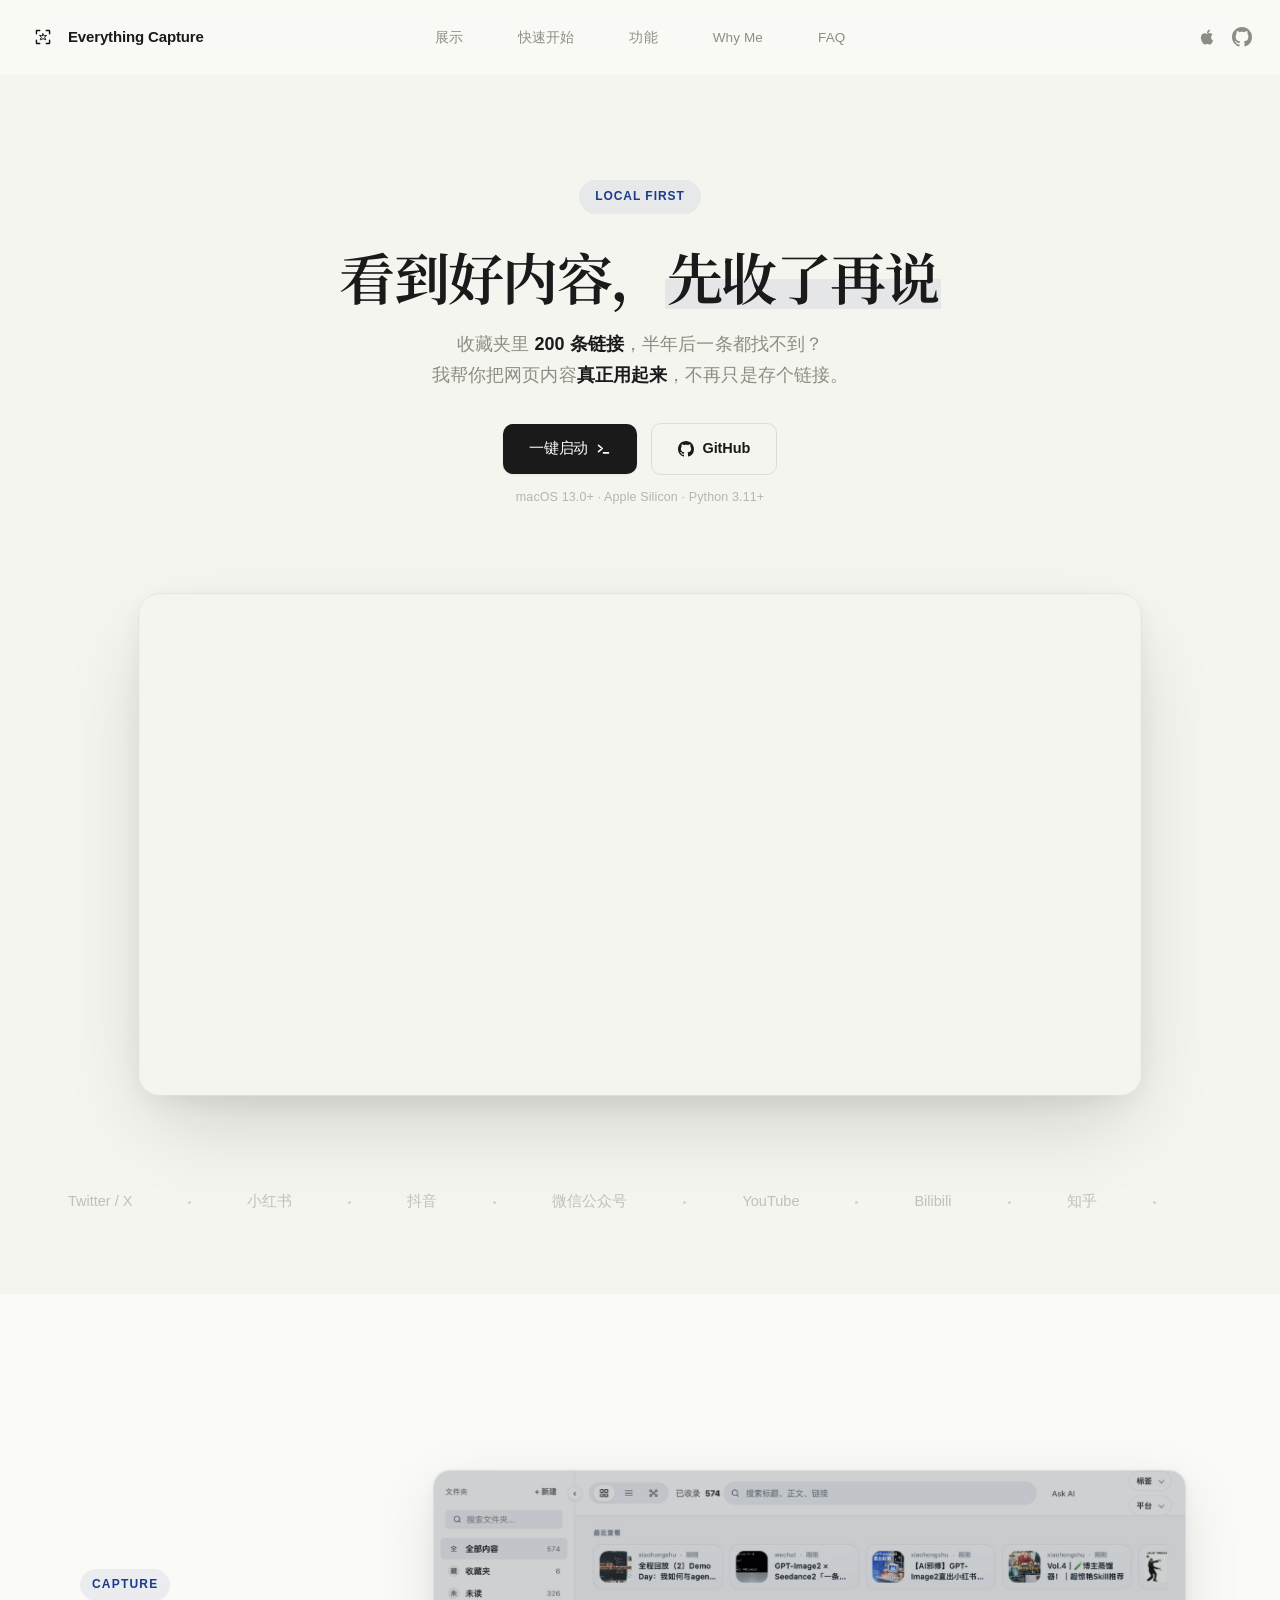
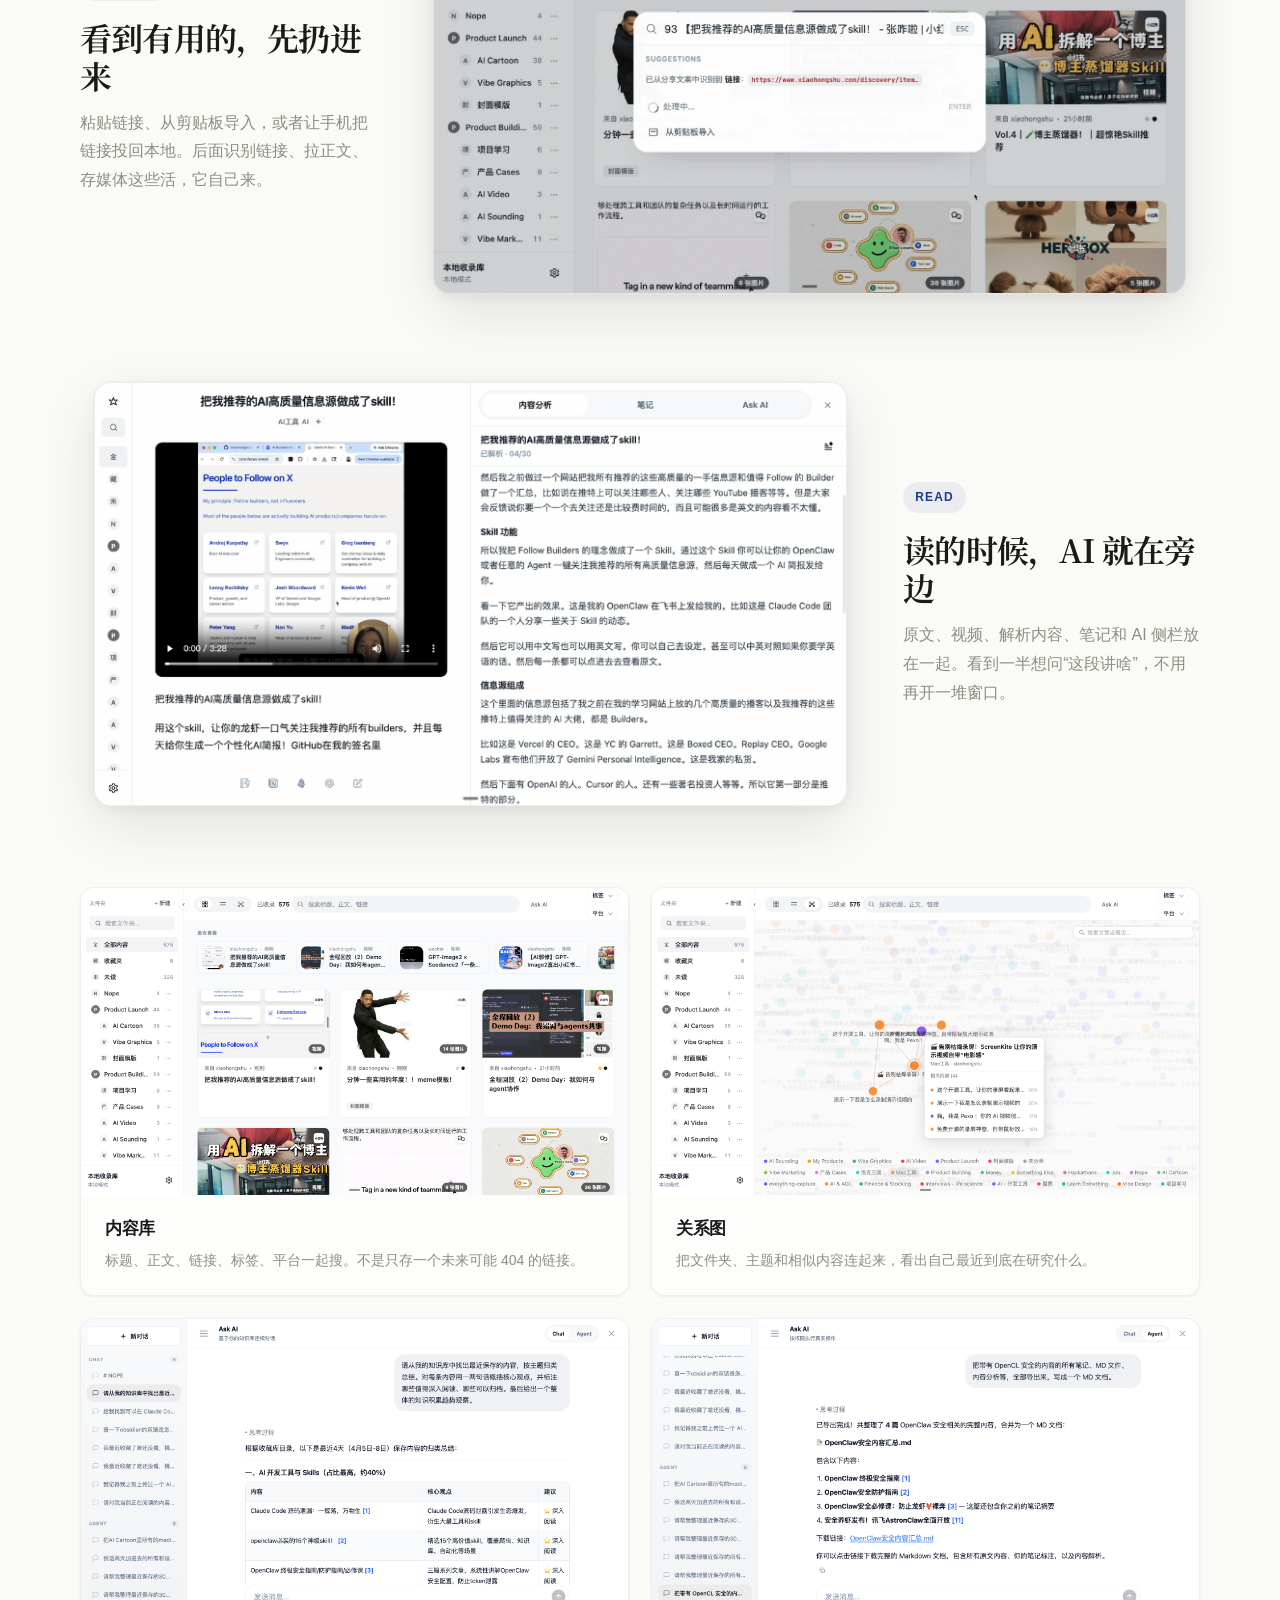
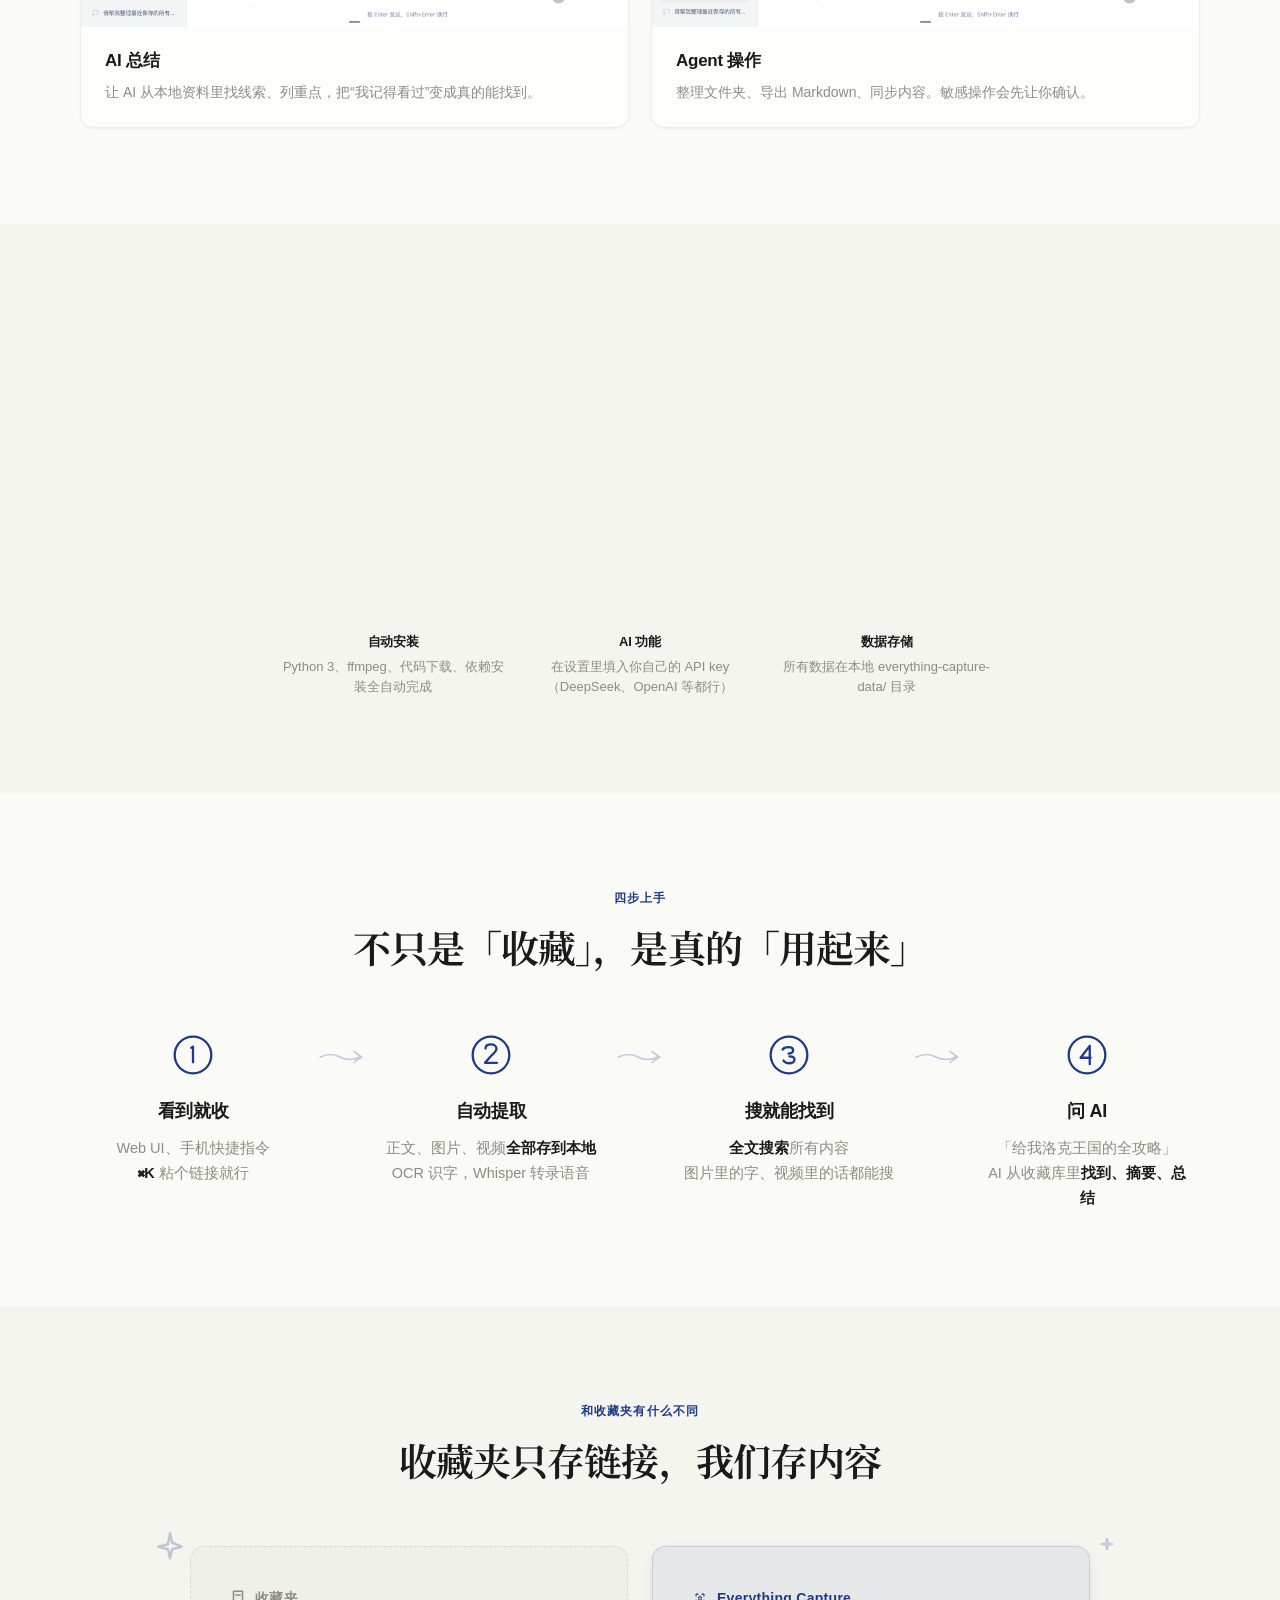
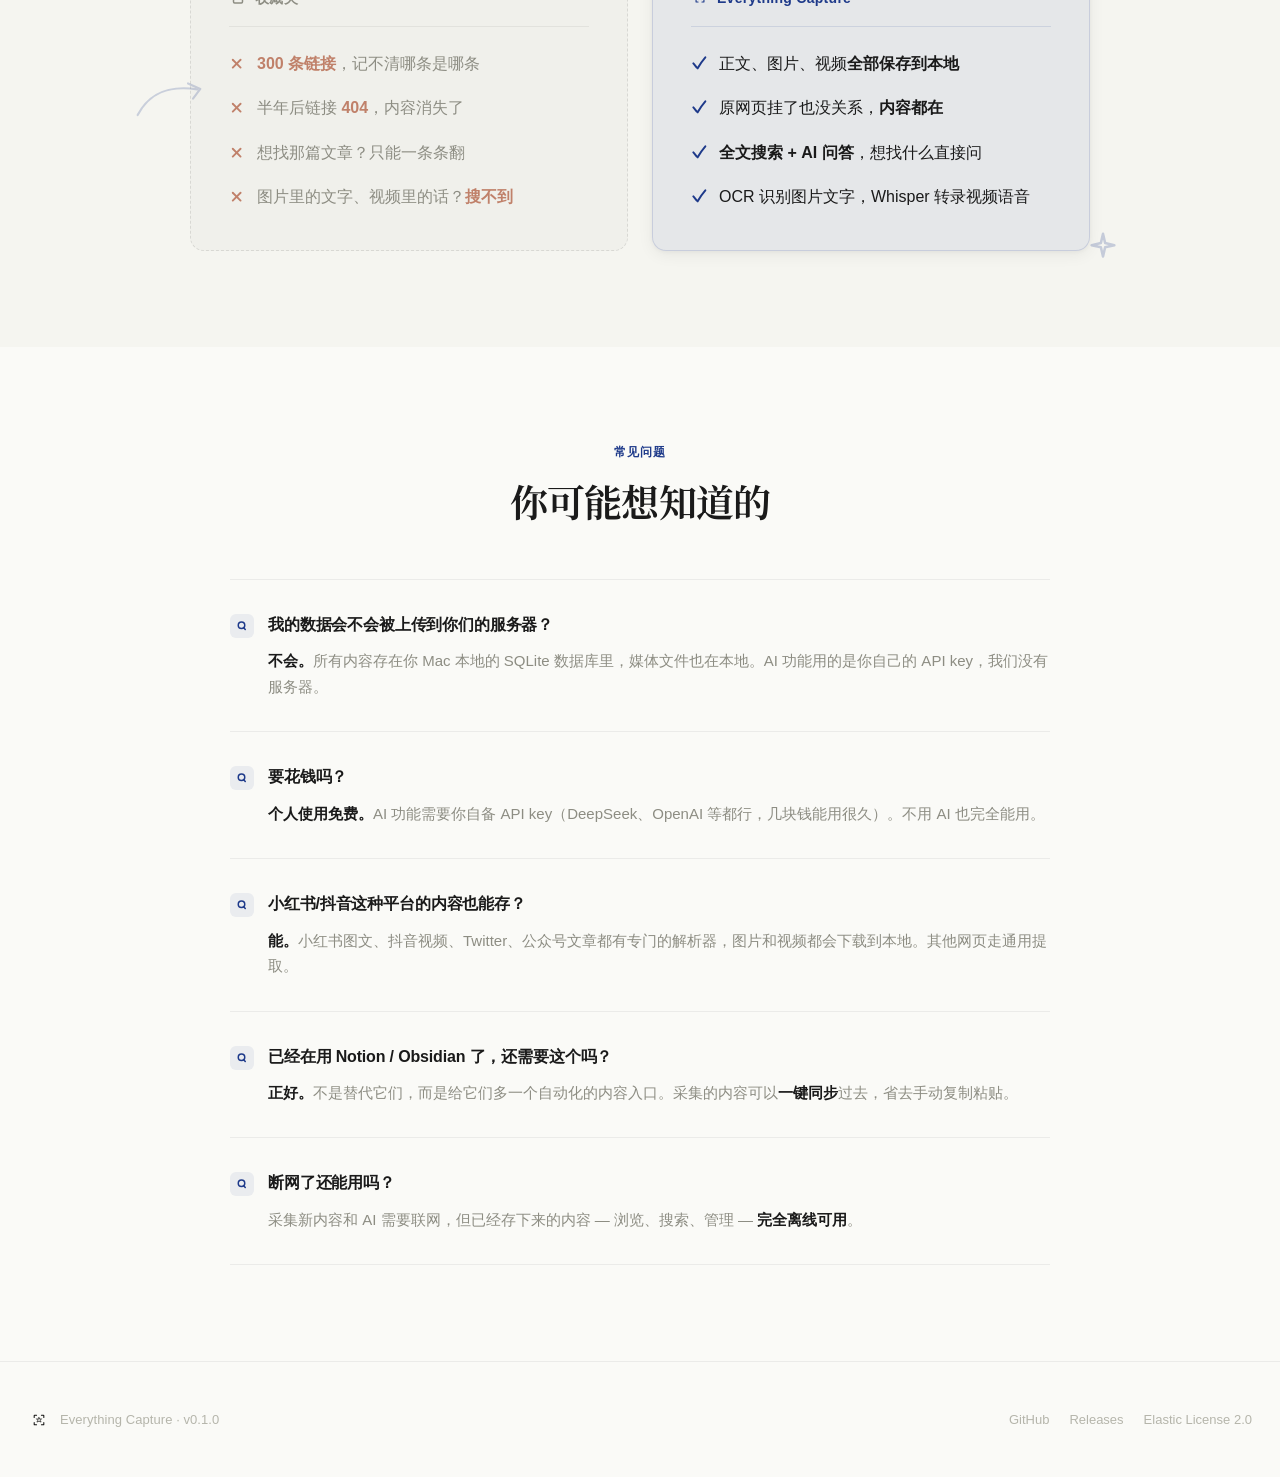
==== commit 117d5000: "Update landing page" ====
--- a/docs/index.html
+++ b/docs/index.html
@@ -128,7 +128,7 @@
           <p>粘贴链接、从剪贴板导入，或者让手机把链接投回本地。后面识别链接、拉正文、存媒体这些活，它自己来。</p>
         </div>
         <div class="showcase-media">
-          <img src="images/readme/capture.gif" alt="Everything Capture 快捷采集演示">
+          <img src="images/readme/capture-poster.png" data-gif-src="images/readme/capture.gif" data-poster-src="images/readme/capture-poster.png" alt="Everything Capture 快捷采集演示">
         </div>
       </div>
 
@@ -139,28 +139,36 @@
           <p>原文、视频、解析内容、笔记和 AI 侧栏放在一起。看到一半想问“这段讲啥”，不用再开一堆窗口。</p>
         </div>
         <div class="showcase-media">
-          <img src="images/readme/reader.gif" alt="Everything Capture 阅读器与内容分析演示">
+          <img src="images/readme/reader-poster.png" data-gif-src="images/readme/reader.gif" data-poster-src="images/readme/reader-poster.png" alt="Everything Capture 阅读器与内容分析演示">
         </div>
       </div>
 
       <div class="showcase-grid reveal">
         <div class="showcase-card">
-          <img src="images/readme/dashboard.png" alt="Everything Capture 本地内容库看板">
+          <button class="showcase-image-button" type="button" data-lightbox-src="images/readme/dashboard.png" data-lightbox-title="内容库" aria-label="查看内容库大图">
+            <img src="images/readme/dashboard.png" alt="Everything Capture 本地内容库看板">
+          </button>
           <h3>内容库</h3>
           <p>标题、正文、链接、标签、平台一起搜。不是只存一个未来可能 404 的链接。</p>
         </div>
         <div class="showcase-card">
-          <img src="images/readme/relation-map.png" alt="Everything Capture 内容关系图">
+          <button class="showcase-image-button" type="button" data-lightbox-src="images/readme/relation-map.png" data-lightbox-title="关系图" aria-label="查看关系图大图">
+            <img src="images/readme/relation-map.png" alt="Everything Capture 内容关系图">
+          </button>
           <h3>关系图</h3>
           <p>把文件夹、主题和相似内容连起来，看出自己最近到底在研究什么。</p>
         </div>
         <div class="showcase-card">
-          <img src="images/readme/ai-chat-summary.png" alt="Everything Capture AI 总结知识库">
+          <button class="showcase-image-button" type="button" data-lightbox-src="images/readme/ai-chat-summary.png" data-lightbox-title="AI 总结" aria-label="查看 AI 总结大图">
+            <img src="images/readme/ai-chat-summary.png" alt="Everything Capture AI 总结知识库">
+          </button>
           <h3>AI 总结</h3>
           <p>让 AI 从本地资料里找线索、列重点，把“我记得看过”变成真的能找到。</p>
         </div>
         <div class="showcase-card">
-          <img src="images/readme/ai-agent.png" alt="Everything Capture AI Agent 操作">
+          <button class="showcase-image-button" type="button" data-lightbox-src="images/readme/ai-agent.png" data-lightbox-title="Agent 操作" aria-label="查看 Agent 操作大图">
+            <img src="images/readme/ai-agent.png" alt="Everything Capture AI Agent 操作">
+          </button>
           <h3>Agent 操作</h3>
           <p>整理文件夹、导出 Markdown、同步内容。敏感操作会先让你确认。</p>
         </div>
@@ -465,4 +473,4 @@
   <script src="js/main.js"></script>
 </body>
 
-</html>+</html>
--- a/docs/css/style.css
+++ b/docs/css/style.css
@@ -407,11 +407,28 @@
   background: #fff;
   transform: scale(0.965);
   transform-origin: center;
-  transition: transform 0.65s var(--ease), box-shadow 0.65s var(--ease), border-radius 0.65s var(--ease);
+  transition: transform 1.05s var(--ease), box-shadow 1.05s var(--ease), border-radius 1.05s var(--ease), opacity 0.75s var(--ease), filter 0.75s var(--ease);
   will-change: transform;
 }
 
+.screenshots.is-focusing .showcase-demo:not(.is-active) .showcase-media {
+  opacity: 0.1;
+  filter: saturate(0.15) blur(0.4px);
+  transform: scale(0.92);
+  box-shadow: var(--shadow-sm);
+}
+
+.screenshots.is-focusing .showcase-demo:not(.is-active) .showcase-copy {
+  opacity: 0.42;
+}
+
+.showcase-copy {
+  transition: opacity 0.45s var(--ease);
+}
+
 .showcase-demo.is-active .showcase-media {
+  opacity: 1;
+  filter: none;
   transform: scale(1.035);
   border-radius: 16px;
   box-shadow: var(--shadow-xl);
@@ -425,7 +442,7 @@
   display: grid;
   grid-template-columns: repeat(2, minmax(0, 1fr));
   gap: 22px;
-  max-width: 1040px;
+  max-width: 1120px;
   margin: 70px auto 0;
 }
 
@@ -435,6 +452,55 @@
   background: rgba(255, 255, 255, 0.58);
   border: 1px solid var(--border);
   box-shadow: var(--shadow-sm);
+  transition: transform 0.35s var(--ease), box-shadow 0.35s var(--ease), border-color 0.35s var(--ease);
+}
+
+.showcase-card:hover {
+  transform: translateY(-2px);
+  border-color: rgba(0, 0, 0, 0.09);
+  box-shadow: 0 6px 20px rgba(0, 0, 0, 0.055), 0 1px 4px rgba(0, 0, 0, 0.035);
+}
+
+.showcase-image-button {
+  position: relative;
+  display: block;
+  width: 100%;
+  padding: 0;
+  border: 0;
+  background: transparent;
+  cursor: zoom-in;
+  overflow: hidden;
+  font: inherit;
+  color: inherit;
+}
+
+.showcase-image-button img {
+  transition: transform 0.55s var(--ease), filter 0.45s var(--ease);
+}
+
+.showcase-image-button::after {
+  content: '';
+  position: absolute;
+  inset: 0;
+  background: rgba(26, 26, 26, 0.035);
+  opacity: 0;
+  transition: opacity 0.3s var(--ease);
+}
+
+.showcase-image-button:hover img,
+.showcase-image-button:focus-visible img {
+  transform: scale(1.018);
+  filter: saturate(1.02) contrast(1.01);
+}
+
+.showcase-image-button:hover::after,
+.showcase-image-button:focus-visible::after {
+  opacity: 1;
+}
+
+.showcase-image-button:focus-visible {
+  outline: 2px solid var(--accent);
+  outline-offset: -2px;
 }
 
 .showcase-card h3,
@@ -456,6 +522,83 @@
   font-size: 14px;
   line-height: 1.7;
   margin-bottom: 22px;
+}
+
+.image-lightbox {
+  position: fixed;
+  inset: 0;
+  z-index: 200;
+  display: grid;
+  place-items: center;
+  padding: 28px;
+  background: rgba(18, 18, 16, 0.74);
+  backdrop-filter: blur(18px);
+  -webkit-backdrop-filter: blur(18px);
+  opacity: 0;
+  pointer-events: none;
+  transition: opacity 0.28s var(--ease);
+}
+
+.image-lightbox.is-open {
+  opacity: 1;
+  pointer-events: auto;
+}
+
+.image-lightbox-inner {
+  position: relative;
+  width: min(1180px, 96vw);
+  transform: translateY(14px) scale(0.985);
+  transition: transform 0.35s var(--ease);
+}
+
+.image-lightbox.is-open .image-lightbox-inner {
+  transform: translateY(0) scale(1);
+}
+
+.image-lightbox img {
+  display: block;
+  width: 100%;
+  max-height: 82vh;
+  object-fit: contain;
+  border-radius: 16px;
+  background: #fff;
+  box-shadow: var(--shadow-xl);
+}
+
+.image-lightbox-title {
+  position: absolute;
+  left: 16px;
+  bottom: 16px;
+  color: #fff;
+  background: rgba(26, 26, 26, 0.58);
+  backdrop-filter: blur(10px);
+  -webkit-backdrop-filter: blur(10px);
+  border-radius: 999px;
+  padding: 8px 13px;
+  font-size: 13px;
+  font-weight: 620;
+}
+
+.image-lightbox-close {
+  position: absolute;
+  right: -12px;
+  top: -12px;
+  width: 36px;
+  height: 36px;
+  border: 1px solid rgba(255, 255, 255, 0.22);
+  border-radius: 50%;
+  background: rgba(26, 26, 26, 0.68);
+  color: #fff;
+  cursor: pointer;
+  font-size: 22px;
+  line-height: 1;
+  box-shadow: var(--shadow-md);
+  transition: transform 0.2s var(--ease), background 0.2s var(--ease);
+}
+
+.image-lightbox-close:hover {
+  transform: scale(1.05);
+  background: rgba(26, 26, 26, 0.86);
 }
 
 /* ===== Section headers ===== */
@@ -1161,6 +1304,20 @@
     grid-template-columns: 1fr;
   }
 
+  .image-lightbox {
+    padding: 18px;
+  }
+
+  .image-lightbox img {
+    border-radius: 10px;
+    max-height: 78vh;
+  }
+
+  .image-lightbox-close {
+    right: 8px;
+    top: 8px;
+  }
+
   .steps-flow {
     flex-direction: column;
     align-items: center;
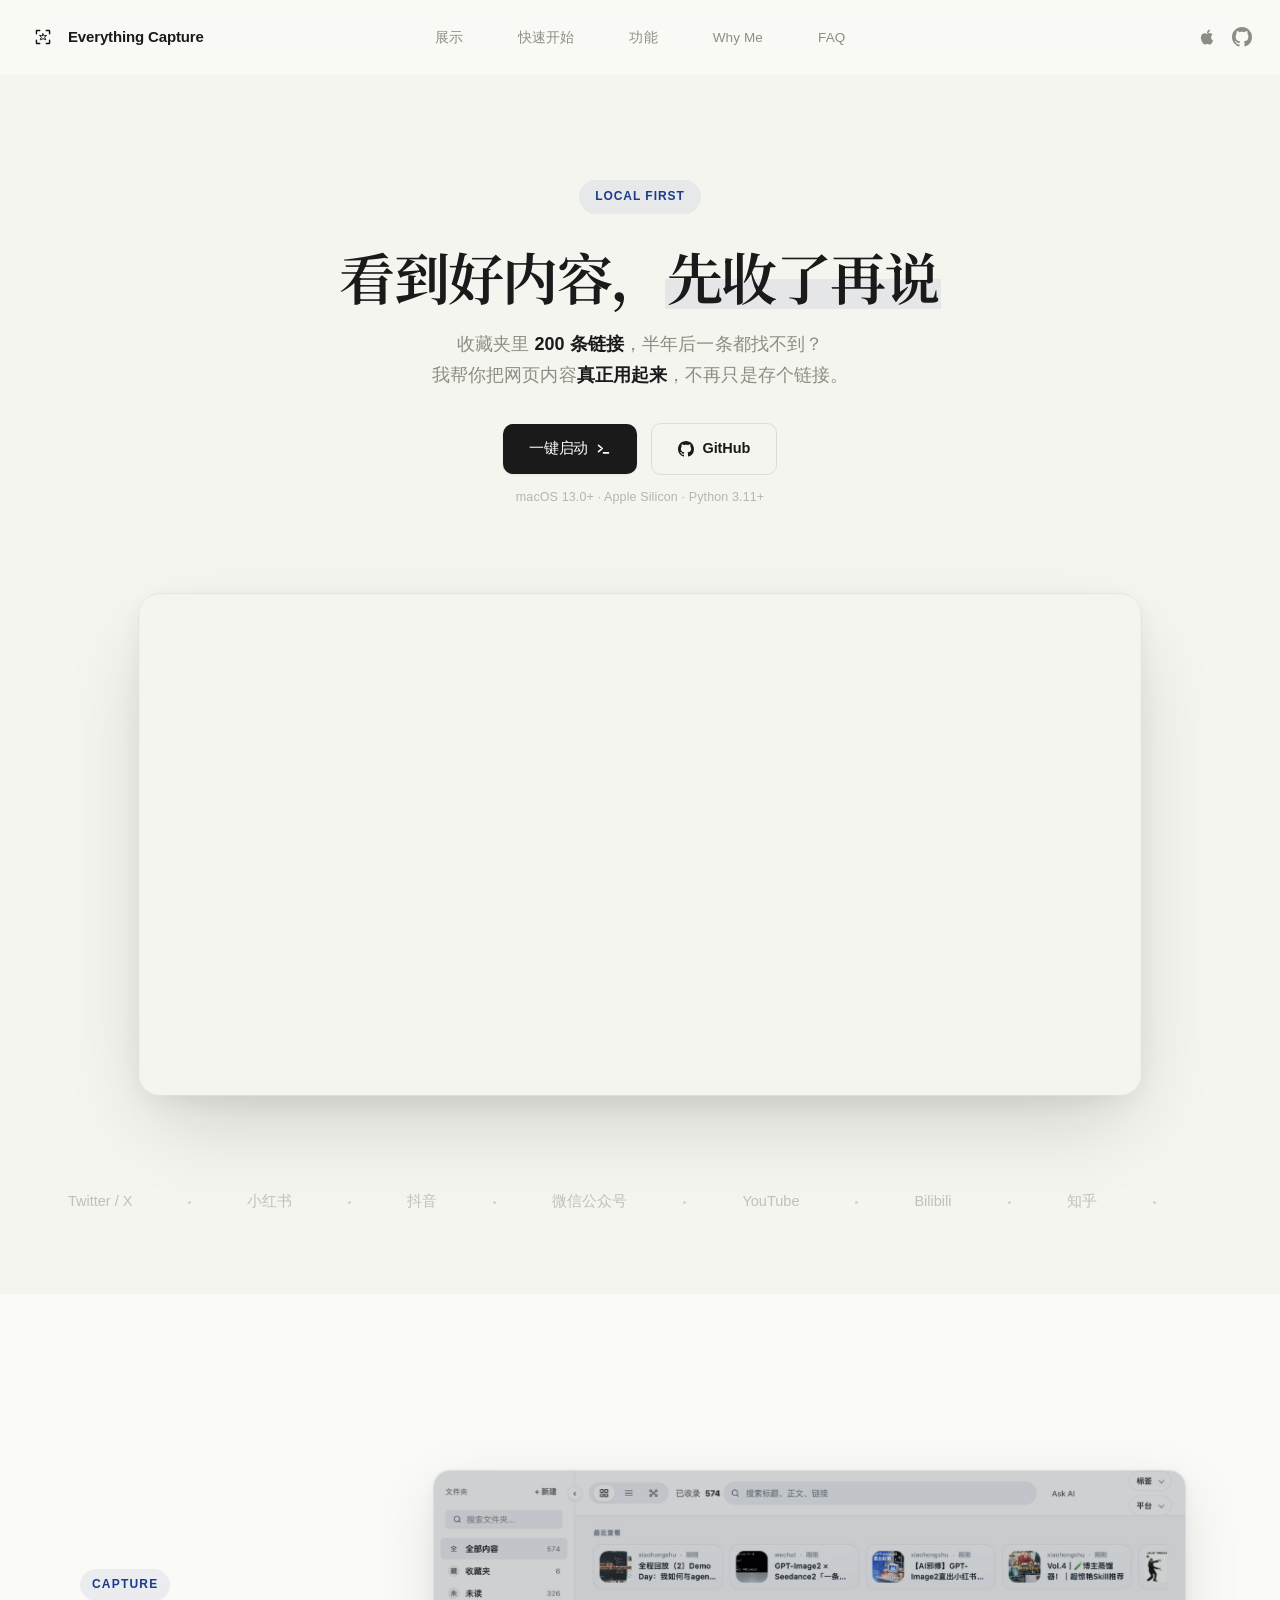
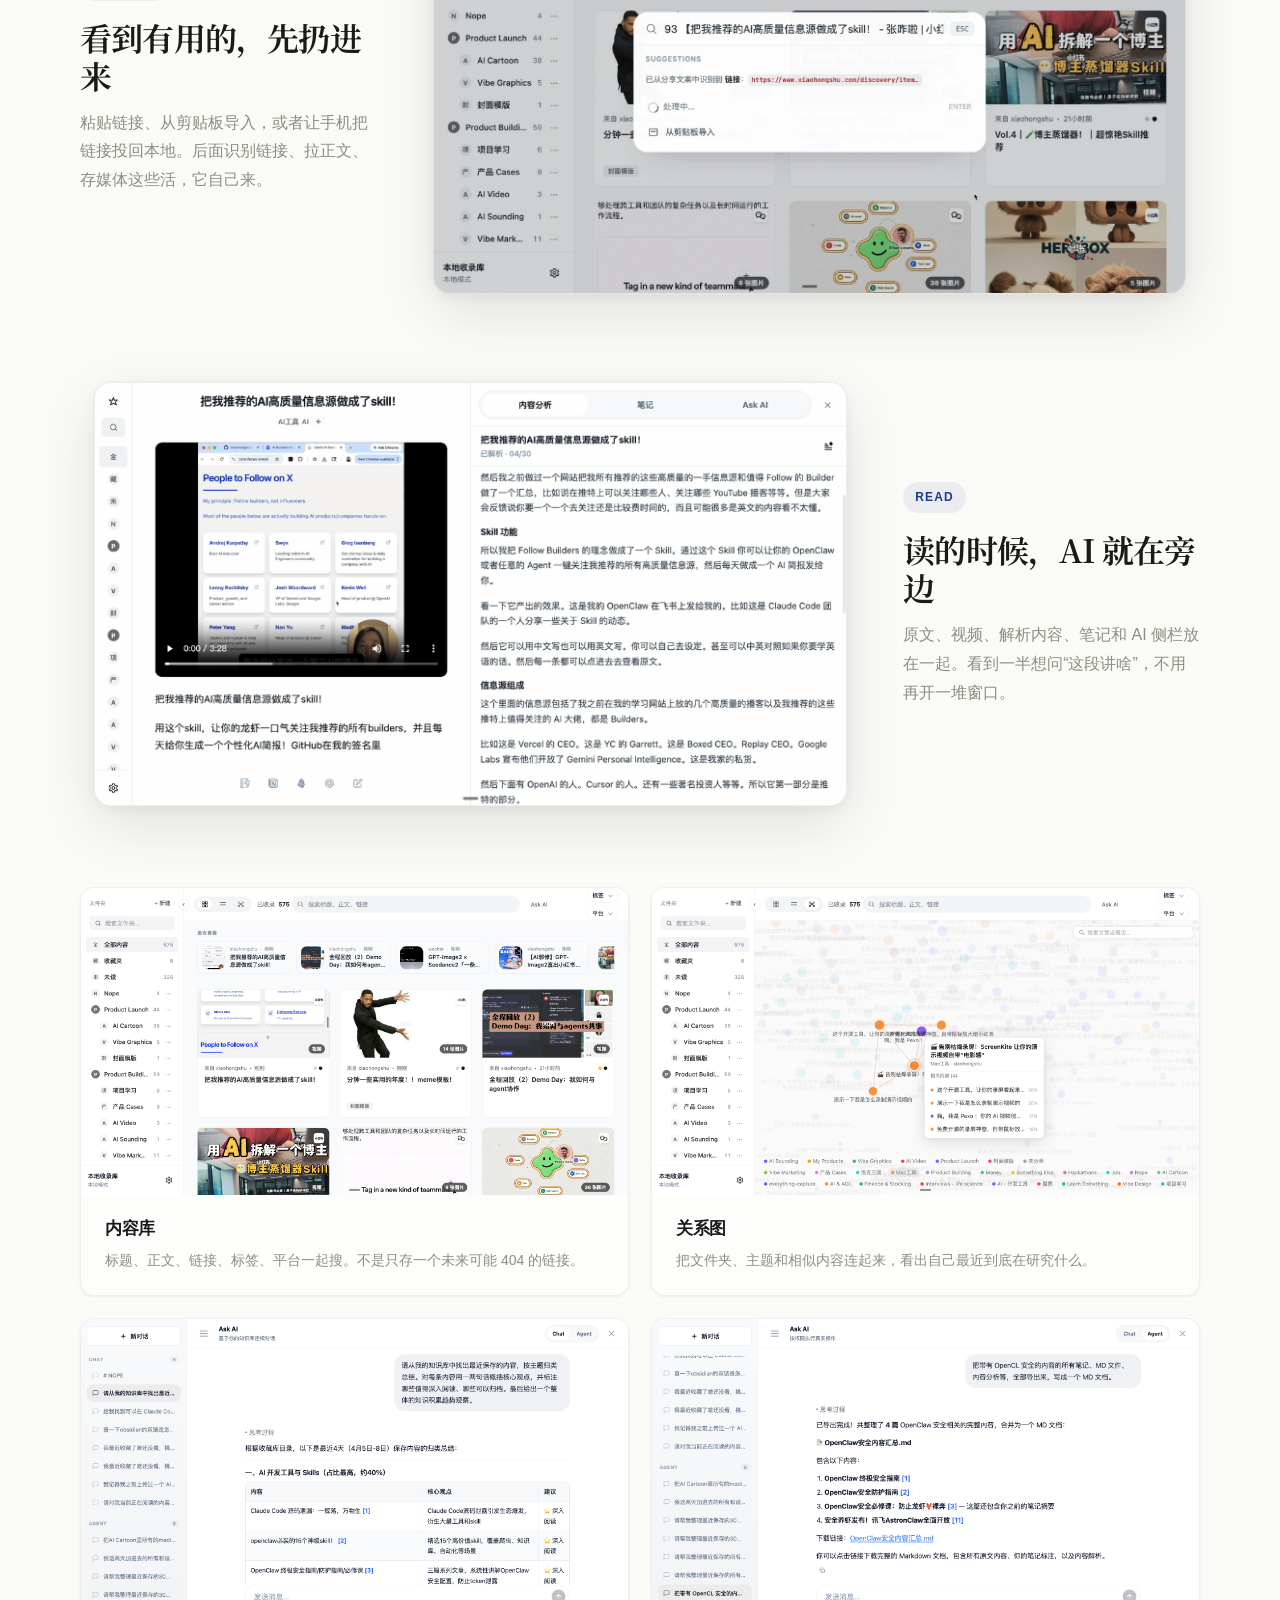
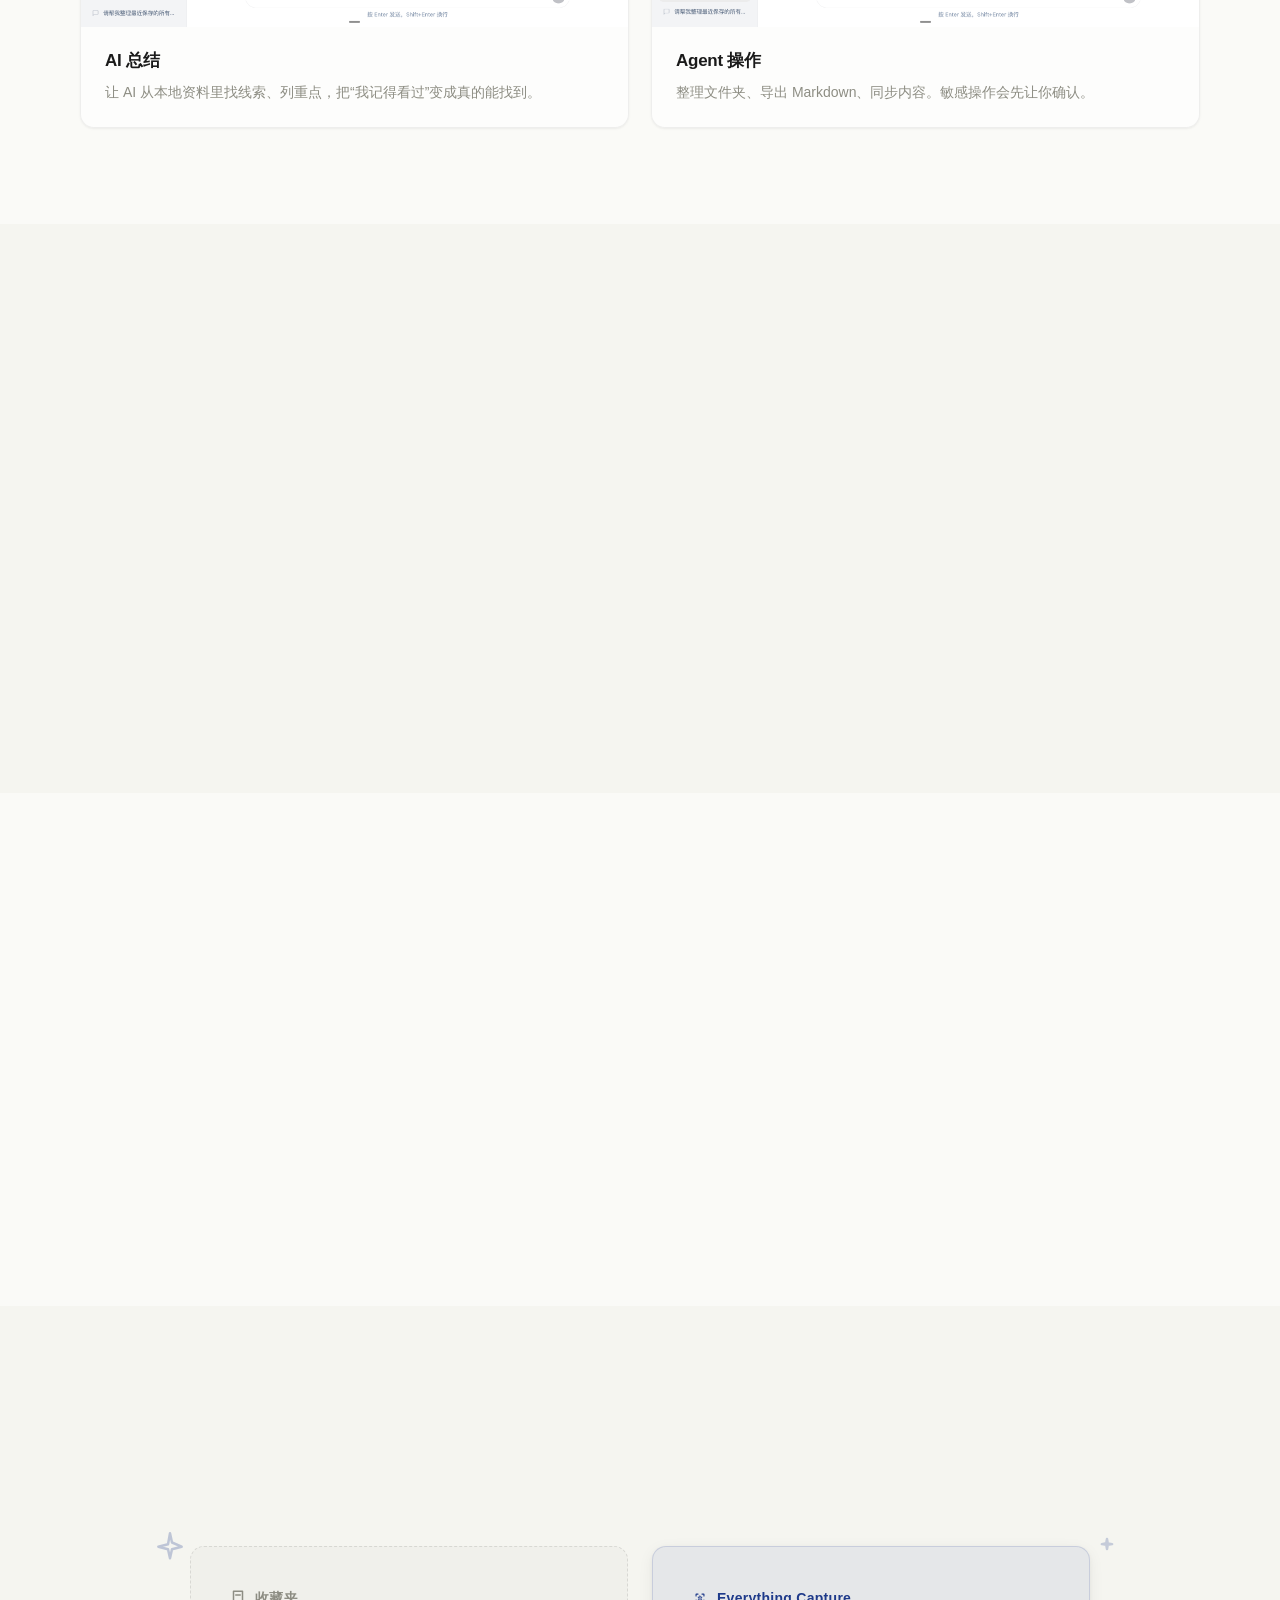
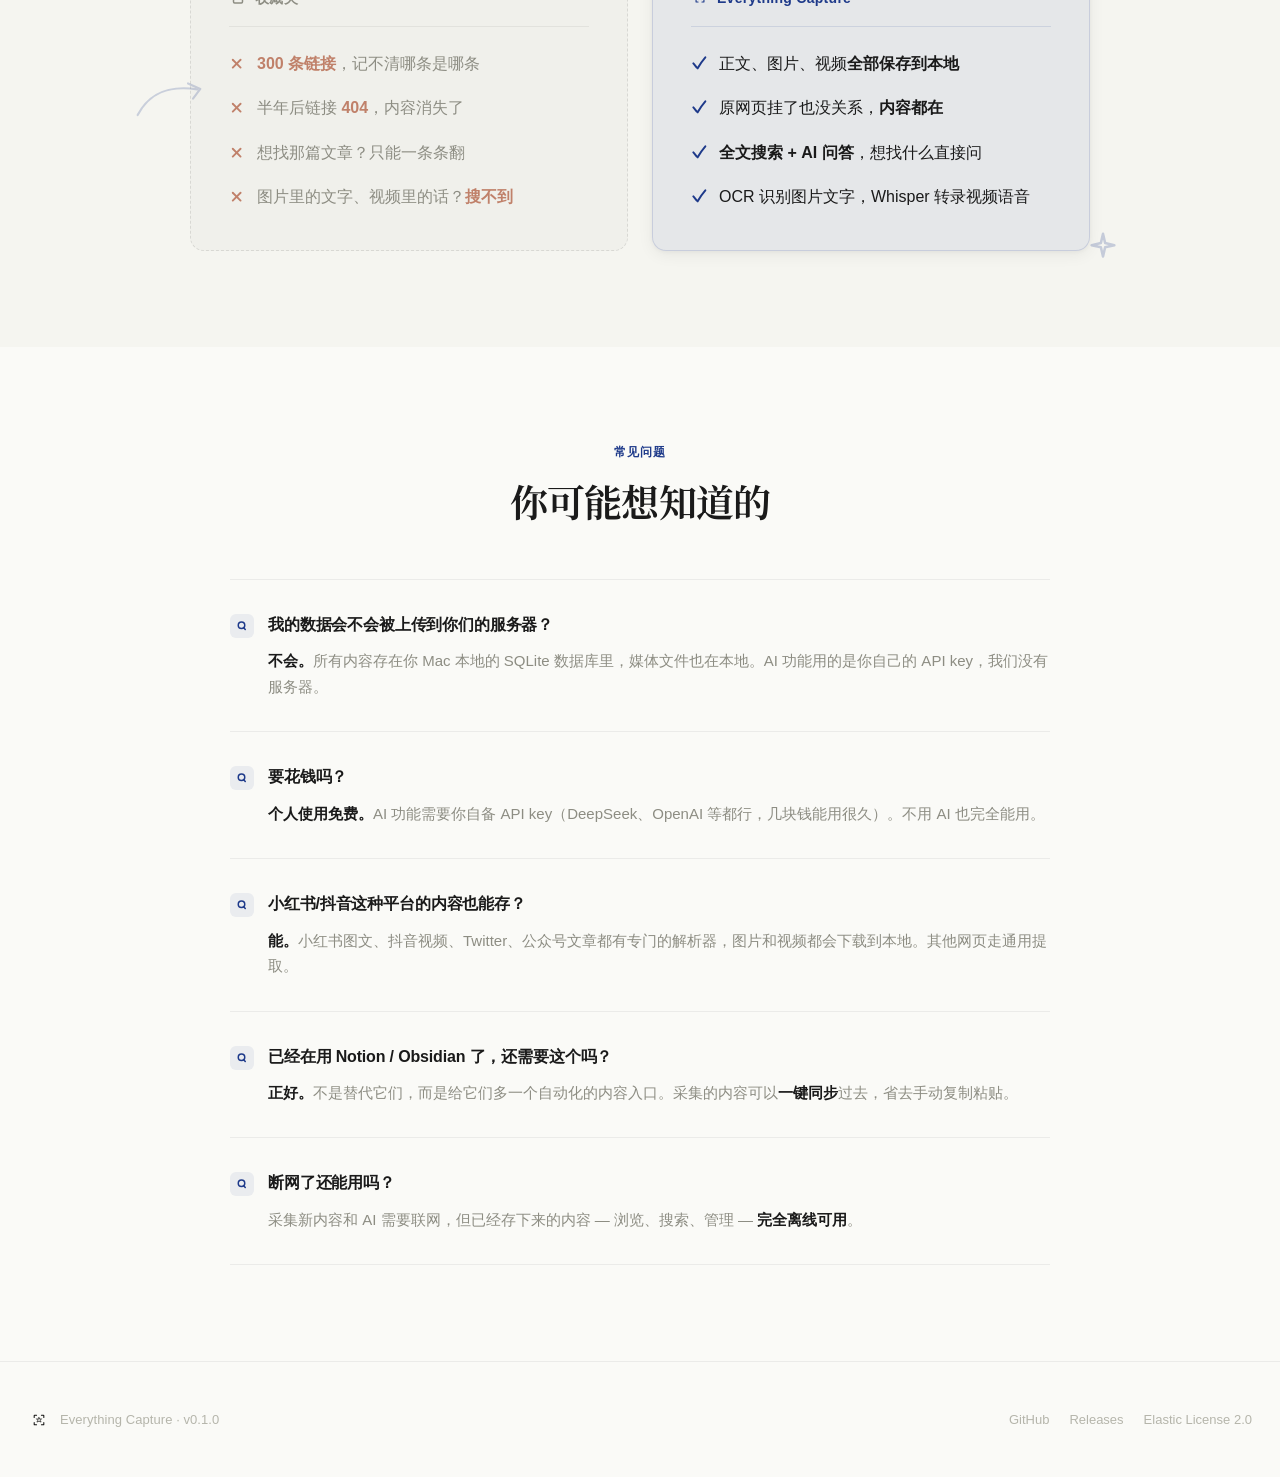
==== commit e55e94b3: "Update docs" ====
--- a/docs/index.html
+++ b/docs/index.html
@@ -6,7 +6,21 @@
   <meta charset="UTF-8">
   <meta name="viewport" content="width=device-width, initial-scale=1.0">
   <title>Everything Capture</title>
-  <meta name="description" content="个人内容收藏与知识管理工具。采集任意网页内容，AI 智能分析，同步到 Notion 和 Obsidian。">
+  <meta name="description" content="不只是小红书、抖音、Twitter/X 或微信公众号爬虫。Everything Capture 把网页、社媒、图片和视频采集到本地知识库，支持全文搜索、OCR、语音转录和 AI 问答。">
+  <meta name="keywords" content="Everything Capture, 本地优先知识库, 个人知识管理, 内容采集, 网页剪藏, 网页收藏, AI 知识库, AI 助手, AI Agent, 全文搜索, OCR, Whisper, 语音转录, 视频转文字, scraping, scraper, web scraping, web scraper, social media scraping, crawler, crawler alternative, MediaCrawler, MediaCrawler alternative, 小红书爬虫, 小红书采集, 小红书 scraper, Xiaohongshu crawler, 抖音爬虫, 抖音采集, Douyin crawler, Twitter 爬虫, X 爬虫, 微信公众号爬虫, 微信公众号采集, WeChat crawler, YouTube 采集, Bilibili 采集, 知乎采集, Notion 同步, Obsidian 同步, SQLite, FTS5, FastAPI, 本地数据存储, 爬虫工具, 数据采集工具, 搜索爬虫, AI 搜索爬虫, GPTBot, OAI-SearchBot, ClaudeBot, Claude-SearchBot, PerplexityBot, Perplexity-User, Bingbot, Googlebot">
+  <link rel="canonical" href="https://agentenatalie.github.io/everything-capture/">
+  <link rel="alternate" type="text/plain" href="https://agentenatalie.github.io/everything-capture/llms.txt" title="Everything Capture llms.txt">
+  <link rel="sitemap" type="application/xml" href="https://agentenatalie.github.io/everything-capture/sitemap.xml">
+  <meta property="og:type" content="website">
+  <meta property="og:site_name" content="Everything Capture">
+  <meta property="og:title" content="Everything Capture">
+  <meta property="og:description" content="不只是小红书、抖音、Twitter/X 或微信公众号爬虫。Everything Capture 把网页、社媒、图片和视频采集到本地知识库，支持全文搜索、OCR、语音转录和 AI 问答。">
+  <meta property="og:url" content="https://agentenatalie.github.io/everything-capture/">
+  <meta property="og:image" content="https://agentenatalie.github.io/everything-capture/images/readme/hero.jpg">
+  <meta name="twitter:card" content="summary_large_image">
+  <meta name="twitter:title" content="Everything Capture">
+  <meta name="twitter:description" content="不只是小红书、抖音、Twitter/X 或微信公众号爬虫。Everything Capture 把网页、社媒、图片和视频采集到本地知识库，支持全文搜索、OCR、语音转录和 AI 问答。">
+  <meta name="twitter:image" content="https://agentenatalie.github.io/everything-capture/images/readme/hero.jpg">
   <link rel="preconnect" href="https://fonts.googleapis.com">
   <link rel="preconnect" href="https://fonts.gstatic.com" crossorigin>
   <link href="https://fonts.googleapis.com/css2?family=Noto+Serif+SC:wght@400;500;600;700&family=Pangolin&display=swap"
@@ -15,6 +29,112 @@
   <!-- Inline logo SVG as favicon -->
   <link rel="icon" type="image/svg+xml"
     href="data:image/svg+xml,%3Csvg xmlns='http://www.w3.org/2000/svg' viewBox='0 0 128 128' fill='none'%3E%3Cpath d='M64 20 L73 50 L105 45 L82 66 L94 96 L64 78 L34 96 L46 66 L23 45 L55 50 Z' stroke='%23111' stroke-width='6' stroke-linejoin='round' stroke-linecap='round' fill='none'/%3E%3C/svg%3E">
+  <script type="application/ld+json">
+    {
+      "@context": "https://schema.org",
+      "@graph": [
+        {
+          "@type": "WebSite",
+          "@id": "https://agentenatalie.github.io/everything-capture/#website",
+          "url": "https://agentenatalie.github.io/everything-capture/",
+          "name": "Everything Capture",
+          "inLanguage": "zh-CN",
+          "description": "不只是小红书、抖音、Twitter/X 或微信公众号爬虫。Everything Capture 把网页、社媒、图片和视频采集到本地知识库，支持全文搜索、OCR、语音转录和 AI 问答。",
+          "keywords": "Everything Capture, 本地优先知识库, 个人知识管理, 内容采集, 网页剪藏, AI 知识库, AI 助手, scraping, scraper, web scraping, web scraper, crawler, MediaCrawler, MediaCrawler alternative, 小红书爬虫, 小红书采集, 抖音爬虫, 抖音采集, Twitter 爬虫, X 爬虫, 微信公众号爬虫, YouTube 采集, Bilibili 采集, OCR, Whisper, 全文搜索, Notion 同步, Obsidian 同步, 搜索爬虫, AI 搜索爬虫",
+          "publisher": {
+            "@id": "https://github.com/agentenatalie#person"
+          }
+        },
+        {
+          "@type": "Person",
+          "@id": "https://github.com/agentenatalie#person",
+          "name": "agentenatalie",
+          "url": "https://github.com/agentenatalie",
+          "sameAs": [
+            "https://github.com/agentenatalie"
+          ]
+        },
+        {
+          "@type": "SoftwareApplication",
+          "@id": "https://agentenatalie.github.io/everything-capture/#software",
+          "name": "Everything Capture",
+          "applicationCategory": "ProductivityApplication",
+          "operatingSystem": "macOS, Linux",
+          "softwareVersion": "0.1.0",
+          "url": "https://agentenatalie.github.io/everything-capture/",
+          "downloadUrl": "https://github.com/agentenatalie/everything-capture/releases/latest",
+          "codeRepository": "https://github.com/agentenatalie/everything-capture",
+          "license": "https://github.com/agentenatalie/everything-capture/blob/main/LICENSE",
+          "image": "https://agentenatalie.github.io/everything-capture/images/readme/hero.jpg",
+          "description": "Everything Capture 是本地优先的个人内容收藏与知识管理工具。它覆盖小红书、抖音、Twitter/X、微信公众号等 scraping/crawler 搜索意图，但定位不是单一爬虫脚本，而是内容采集、本地保存、全文搜索、OCR、语音转录、AI 问答和 Notion/Obsidian 导出的完整知识库工作流。",
+          "keywords": "local-first, personal knowledge management, web clipping, content capture, scraping, scraper, web scraping, web scraper, social media scraping, crawler, crawler alternative, MediaCrawler, MediaCrawler alternative, AI knowledge base, AI assistant, Xiaohongshu crawler, Douyin crawler, Twitter crawler, X crawler, WeChat crawler, YouTube, Bilibili, Zhihu, OCR, transcription, SQLite, FTS5, FastAPI, GPTBot, OAI-SearchBot, ClaudeBot, Claude-SearchBot, PerplexityBot, Bingbot, Googlebot",
+          "featureList": [
+            "Web UI、命令面板和手机分享入口采集内容",
+            "网页正文、图片、视频、封面和元数据保存到本地",
+            "SQLite WAL 与 FTS5 全文搜索",
+            "OCR 识别图片文字，Whisper 转录音视频",
+            "AI 助手基于本地内容库查找、总结和整理内容",
+            "可选同步或导出到 Notion、Obsidian 和 Markdown"
+          ],
+          "offers": {
+            "@type": "Offer",
+            "price": "0",
+            "priceCurrency": "USD",
+            "availability": "https://schema.org/InStock"
+          },
+          "author": {
+            "@id": "https://github.com/agentenatalie#person"
+          }
+        },
+        {
+          "@type": "FAQPage",
+          "@id": "https://agentenatalie.github.io/everything-capture/#faq-schema",
+          "mainEntity": [
+            {
+              "@type": "Question",
+              "name": "我的数据会不会被上传到你们的服务器？",
+              "acceptedAnswer": {
+                "@type": "Answer",
+                "text": "不会。所有内容存在用户本地的 SQLite 数据库里，媒体文件也在本地。AI 功能使用用户自己的 API key，项目方不托管用户数据。"
+              }
+            },
+            {
+              "@type": "Question",
+              "name": "要花钱吗？",
+              "acceptedAnswer": {
+                "@type": "Answer",
+                "text": "个人使用免费。AI 功能需要用户自备 API key；不用 AI 也可以使用采集、搜索和管理功能。"
+              }
+            },
+            {
+              "@type": "Question",
+              "name": "小红书/抖音这种平台的内容也能存？",
+              "acceptedAnswer": {
+                "@type": "Answer",
+                "text": "可以。小红书图文、抖音视频、Twitter、微信公众号文章有专门解析器，图片和视频会下载到本地；其他网页走通用提取。"
+              }
+            },
+            {
+              "@type": "Question",
+              "name": "已经在用 Notion / Obsidian 了，还需要这个吗？",
+              "acceptedAnswer": {
+                "@type": "Answer",
+                "text": "Everything Capture 不是替代 Notion 或 Obsidian，而是作为自动化内容入口。采集的内容可以同步过去，但默认知识源仍是本地内容库。"
+              }
+            },
+            {
+              "@type": "Question",
+              "name": "断网了还能用吗？",
+              "acceptedAnswer": {
+                "@type": "Answer",
+                "text": "采集新内容和 AI 需要联网；已经保存的内容可以离线浏览、搜索和管理。"
+              }
+            }
+          ]
+        }
+      ]
+    }
+  </script>
 </head>
 
 <body>
